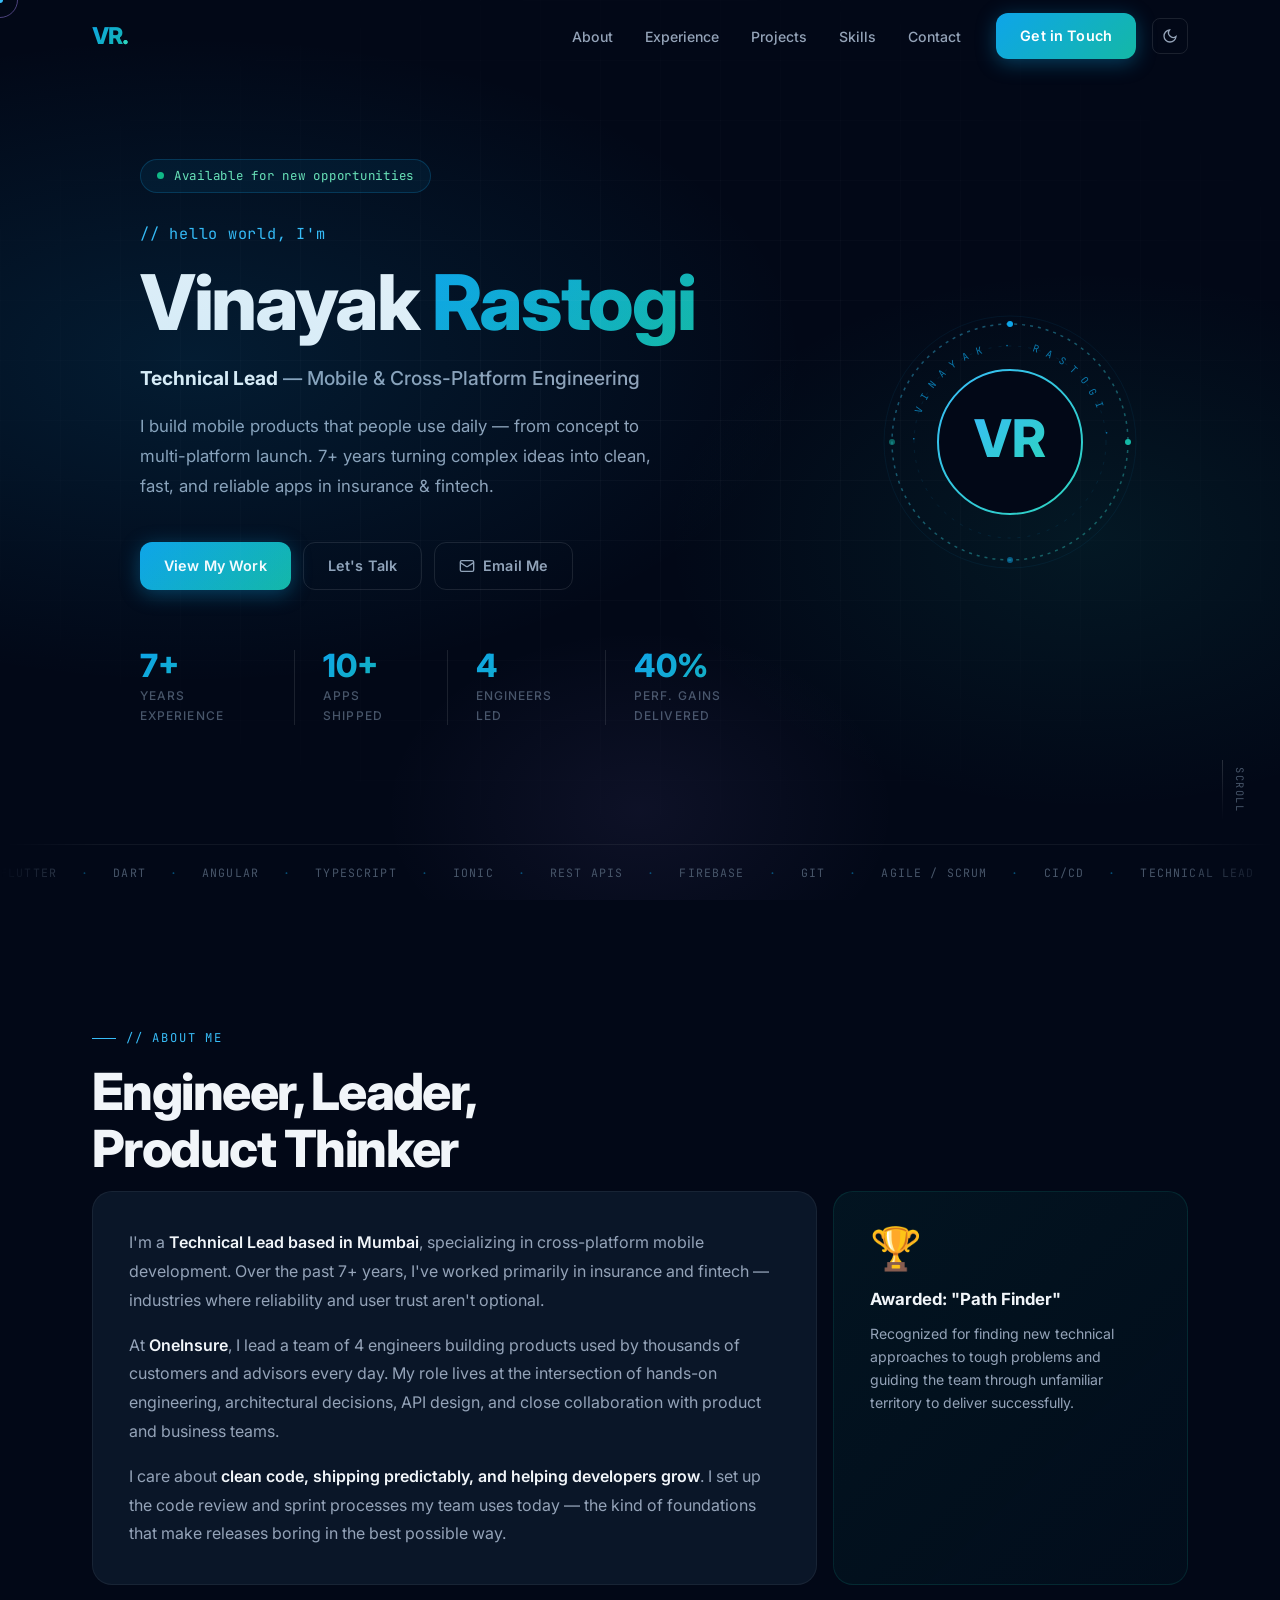
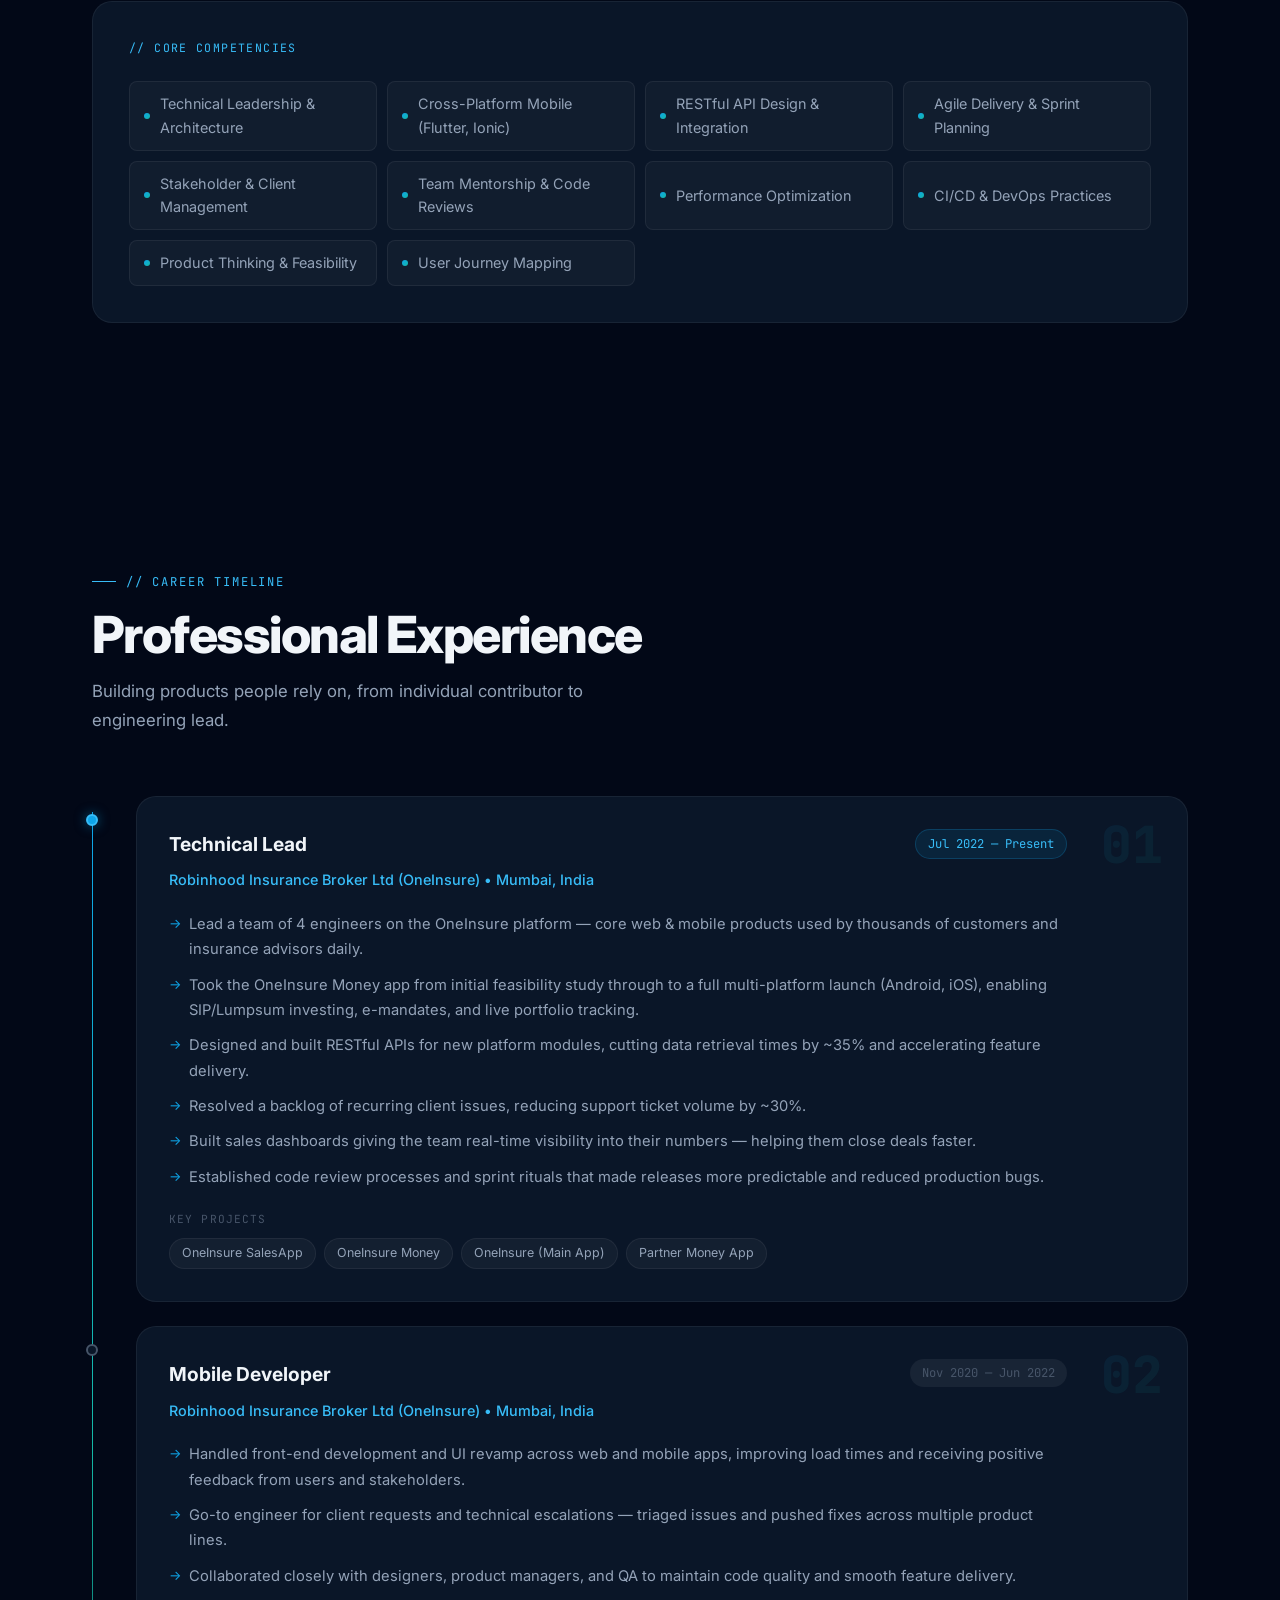
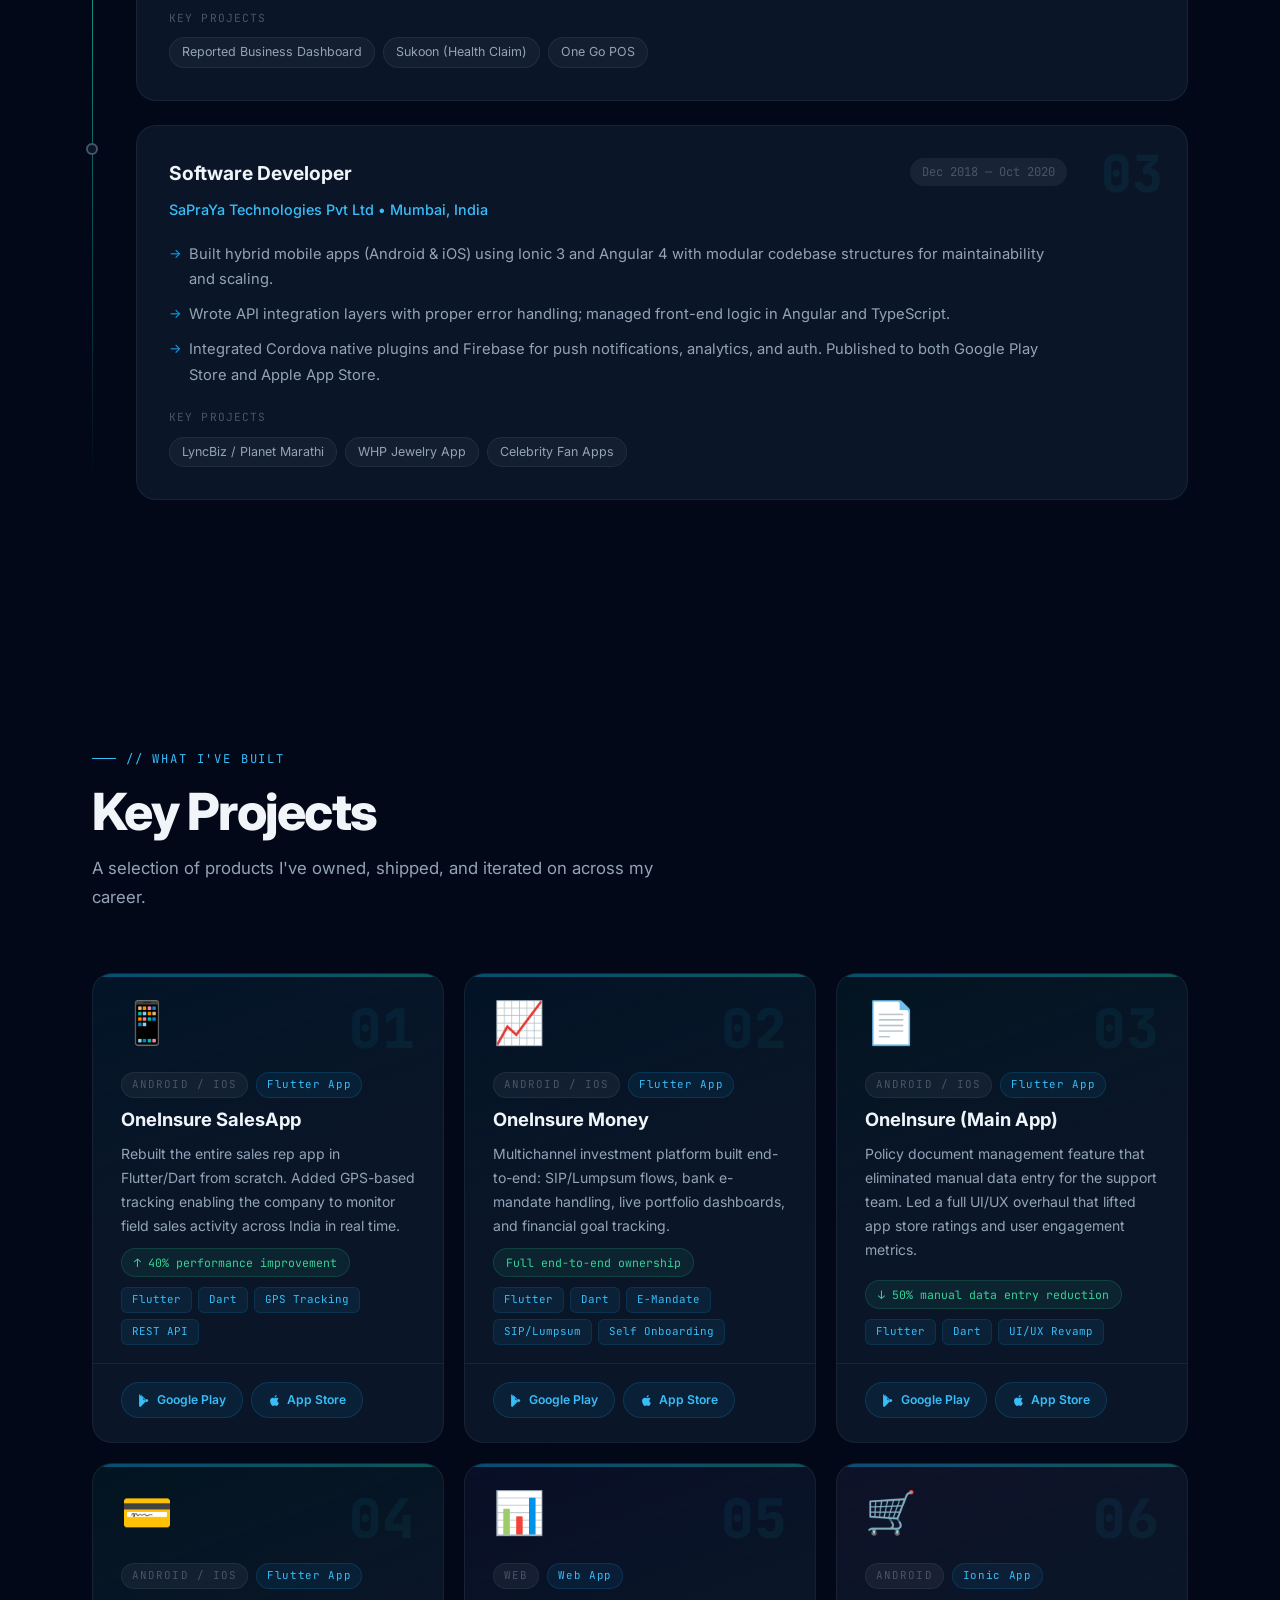
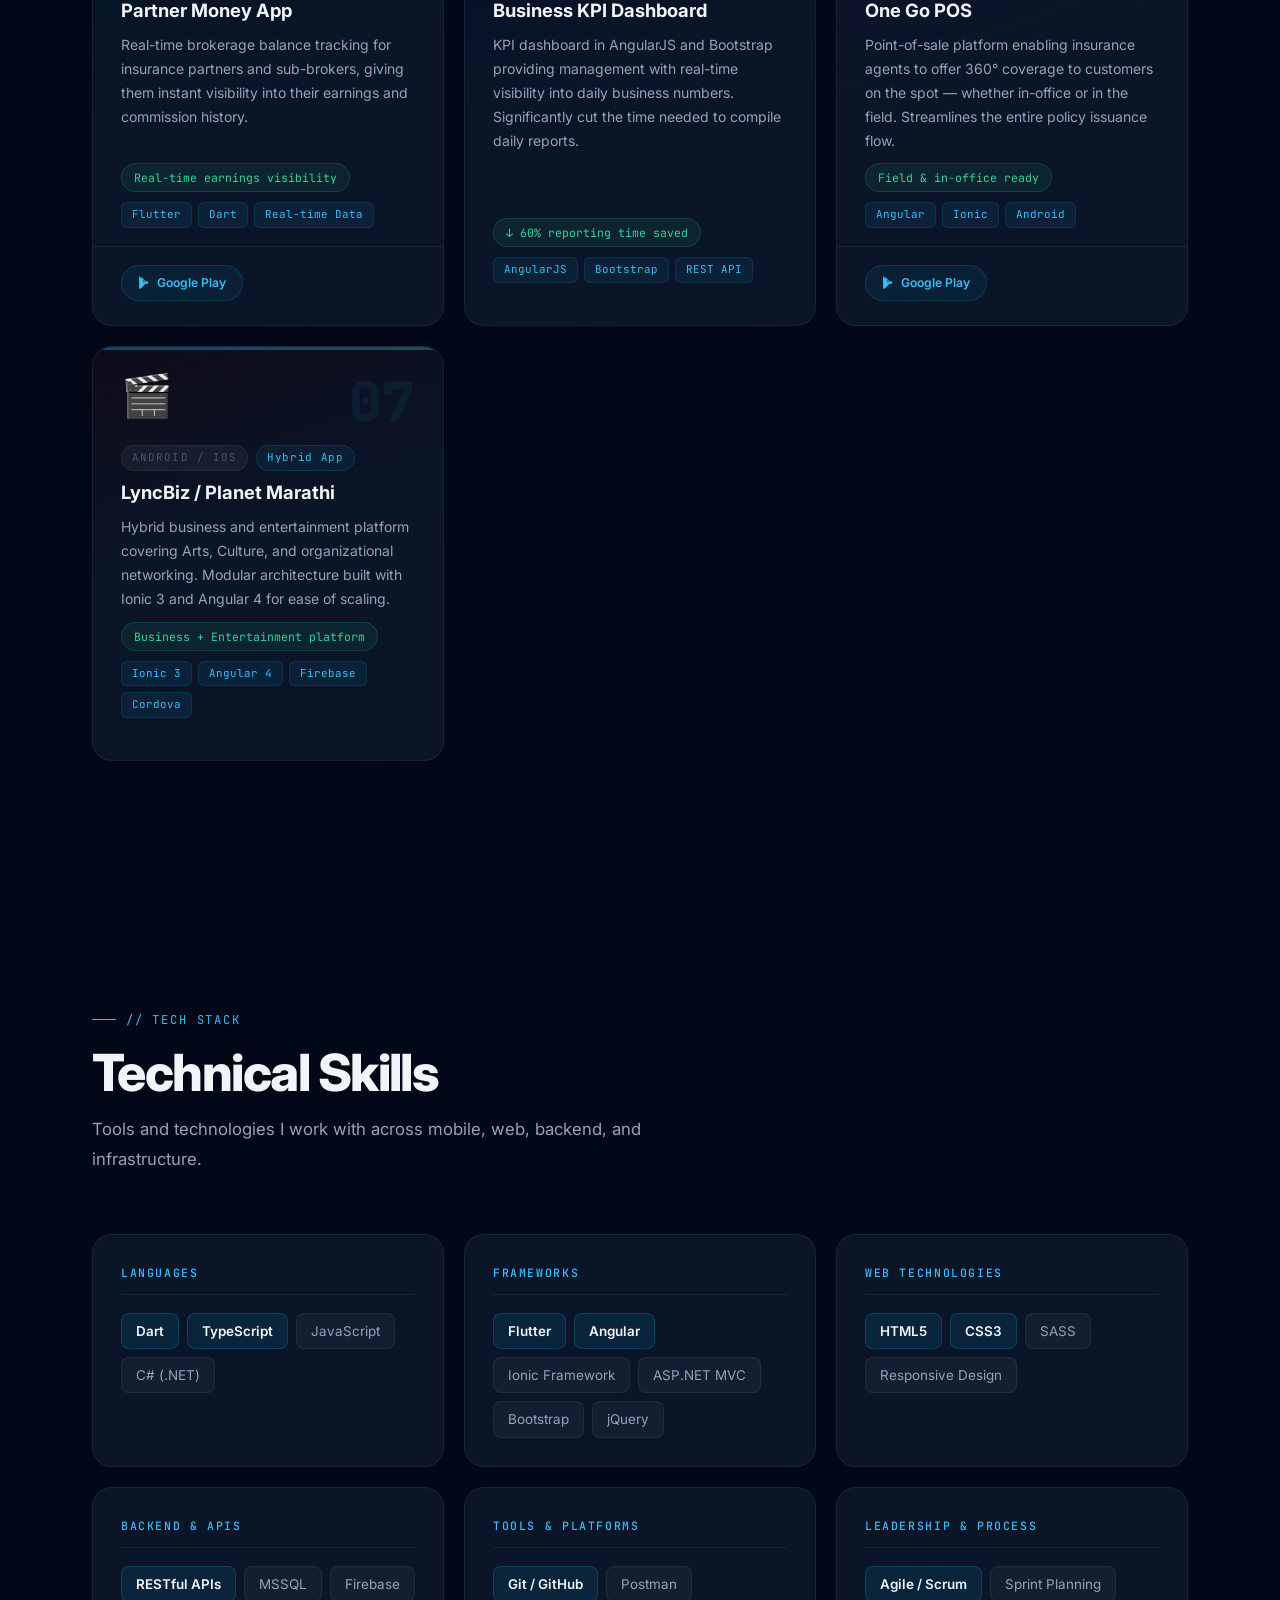
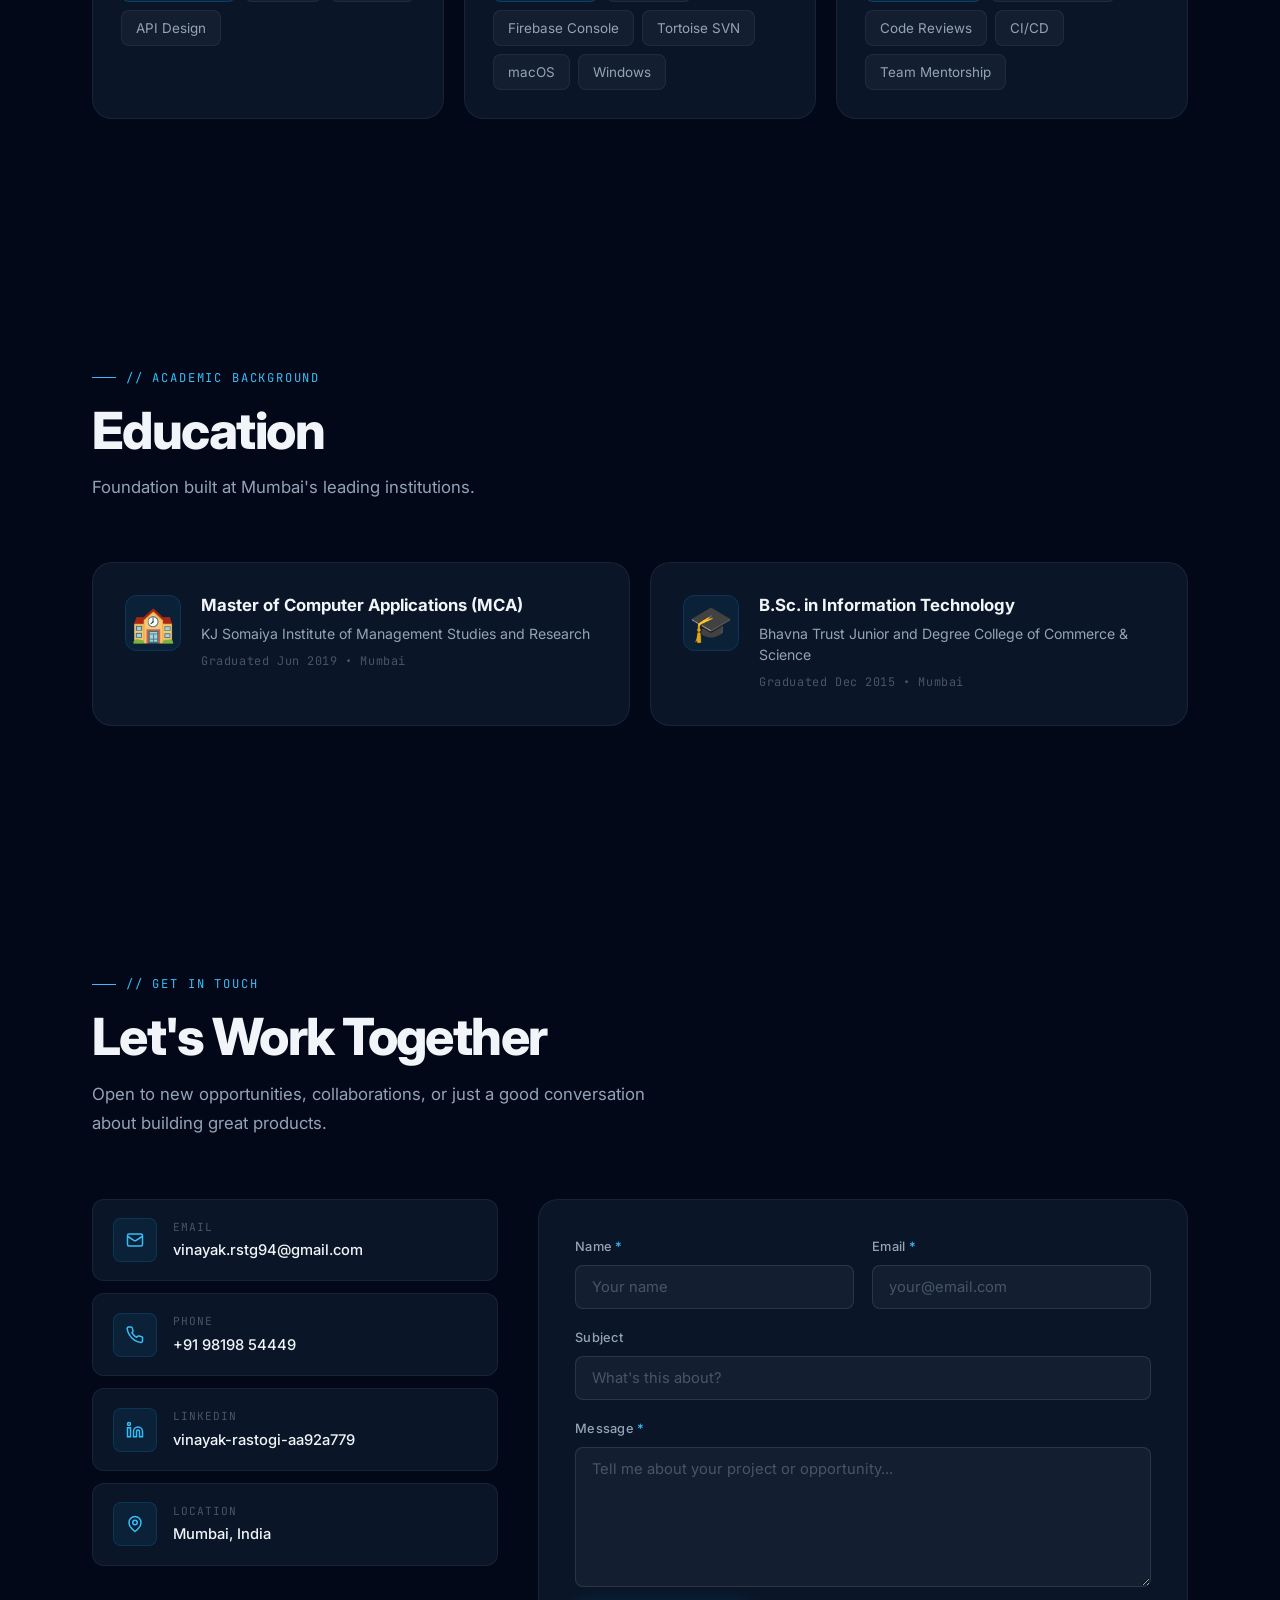
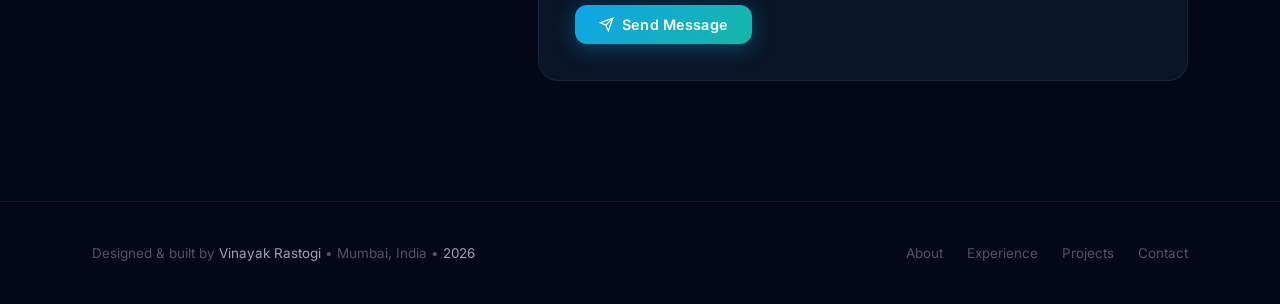
==== index.html @ 06cc8da4 "Add files via upload" ====
<!DOCTYPE html>
<html lang="en">
<head>
  <meta charset="UTF-8" />
  <meta name="viewport" content="width=device-width, initial-scale=1.0" />
  <meta name="description" content="Vinayak Rastogi — Technical Lead with 7+ years in cross-platform mobile development (Flutter, Angular, Ionic). Based in Mumbai, India." />
  <meta name="keywords" content="Flutter developer, Technical Lead, Mobile App Developer, Mumbai, Dart, Angular, Ionic" />
  <meta property="og:title" content="Vinayak Rastogi | Technical Lead" />
  <meta property="og:description" content="Cross-platform mobile developer & engineering lead specializing in Flutter, Angular, and fintech/insurance products." />
  <meta property="og:type" content="website" />
  <title>Vinayak Rastogi | Technical Lead</title>

  <!-- Google Fonts -->
  <link rel="preconnect" href="https://fonts.googleapis.com" />
  <link rel="preconnect" href="https://fonts.gstatic.com" crossorigin />
  <link href="https://fonts.googleapis.com/css2?family=Inter:wght@300;400;500;600;700;800&family=JetBrains+Mono:wght@400;500&display=swap" rel="stylesheet" />

  <link rel="stylesheet" href="css/styles.css" />
</head>
<body>

  <!-- Page Loader -->
  <div id="page-loader" aria-hidden="true">
    <div class="loader-logo">VR.</div>
    <div class="loader-track"><div class="loader-fill"></div></div>
  </div>

  <!-- Scroll Progress -->
  <div id="scroll-progress" aria-hidden="true"></div>

  <!-- Custom Cursor -->
  <div id="cursor-dot" aria-hidden="true"></div>
  <div id="cursor-ring" aria-hidden="true"></div>

  <!-- =============================================
       NAVBAR
  ============================================= -->
  <nav id="navbar" role="navigation" aria-label="Main navigation">
    <div class="nav-inner">
      <a href="#hero" class="nav-logo" aria-label="Vinayak Rastogi home">VR<span>.</span></a>
      <ul class="nav-links" role="list">
        <li><a href="#about">About</a></li>
        <li><a href="#experience">Experience</a></li>
        <li><a href="#projects">Projects</a></li>
        <li><a href="#skills">Skills</a></li>
        <li><a href="#contact">Contact</a></li>
      </ul>
      <a href="mailto:vinayak.rstg94@gmail.com" class="btn btn-primary nav-cta" aria-label="Get in touch via email">Get in Touch</a>
      <button id="theme-toggle" aria-label="Toggle light/dark mode" title="Toggle theme">
        <svg class="icon-moon" width="16" height="16" viewBox="0 0 24 24" fill="none" stroke="currentColor" stroke-width="2" aria-hidden="true"><path d="M21 12.79A9 9 0 1 1 11.21 3 7 7 0 0 0 21 12.79z"/></svg>
        <svg class="icon-sun" width="16" height="16" viewBox="0 0 24 24" fill="none" stroke="currentColor" stroke-width="2" aria-hidden="true"><circle cx="12" cy="12" r="5"/><line x1="12" y1="1" x2="12" y2="3"/><line x1="12" y1="21" x2="12" y2="23"/><line x1="4.22" y1="4.22" x2="5.64" y2="5.64"/><line x1="18.36" y1="18.36" x2="19.78" y2="19.78"/><line x1="1" y1="12" x2="3" y2="12"/><line x1="21" y1="12" x2="23" y2="12"/><line x1="4.22" y1="19.78" x2="5.64" y2="18.36"/><line x1="18.36" y1="5.64" x2="19.78" y2="4.22"/></svg>
      </button>
      <button class="hamburger" id="hamburger-btn" aria-label="Open navigation menu" aria-expanded="false" aria-controls="mobile-nav">
        <span></span><span></span><span></span>
      </button>
    </div>
  </nav>

  <!-- Mobile Nav -->
  <div class="mobile-nav" id="mobile-nav" role="dialog" aria-modal="true" aria-label="Navigation menu">
    <button class="mobile-close" id="mobile-close" aria-label="Close navigation menu">&times;</button>
    <a href="#about" class="mobile-link">About</a>
    <a href="#experience" class="mobile-link">Experience</a>
    <a href="#projects" class="mobile-link">Projects</a>
    <a href="#skills" class="mobile-link">Skills</a>
    <a href="#contact" class="mobile-link">Contact</a>
  </div>

  <main>
    <!-- =============================================
         HERO
    ============================================= -->
    <section id="hero" aria-label="Introduction">
      <div class="hero-bg" aria-hidden="true"></div>
      <div class="hero-grid" aria-hidden="true"></div>

      <div class="hero-main">
        <div class="container">
          <div class="hero-inner">

            <div class="hero-content">
              <div class="hero-available" aria-label="Currently available for opportunities">
                <span class="available-dot" aria-hidden="true"></span>
                Available for new opportunities
              </div>
              <p class="hero-greeting">// hello world, I'm</p>
              <h1 class="hero-name">
                Vinayak <span class="highlight">Rastogi</span>
              </h1>
              <p class="hero-title">
                <strong>Technical Lead</strong> &mdash; Mobile &amp; Cross-Platform Engineering
              </p>
              <p class="hero-desc">
                I build mobile products that people use daily &mdash; from concept to multi-platform launch.
                7+ years turning complex ideas into clean, fast, and reliable apps in insurance &amp; fintech.
              </p>
              <div class="hero-actions">
                <a href="#projects" class="btn btn-primary">View My Work</a>
                <a href="#contact" class="btn btn-outline">Let's Talk</a>
                <a href="mailto:vinayak.rstg94@gmail.com" class="btn btn-outline" aria-label="Email Vinayak">
                  <svg width="16" height="16" viewBox="0 0 24 24" fill="none" stroke="currentColor" stroke-width="2" aria-hidden="true"><rect x="2" y="4" width="20" height="16" rx="2"/><path d="m22 7-8.97 5.7a1.94 1.94 0 0 1-2.06 0L2 7"/></svg>
                  Email Me
                </a>
              </div>
              <div class="hero-stats" role="list" aria-label="Career highlights">
                <div class="stat" role="listitem">
                  <div class="stat-number" data-count="7" data-suffix="+">7+</div>
                  <div class="stat-label">Years Experience</div>
                </div>
                <div class="stat" role="listitem">
                  <div class="stat-number" data-count="10" data-suffix="+">10+</div>
                  <div class="stat-label">Apps Shipped</div>
                </div>
                <div class="stat" role="listitem">
                  <div class="stat-number" data-count="4" data-suffix="">4</div>
                  <div class="stat-label">Engineers Led</div>
                </div>
                <div class="stat" role="listitem">
                  <div class="stat-number" data-count="40" data-suffix="%">40%</div>
                  <div class="stat-label">Perf. Gains Delivered</div>
                </div>
              </div>
            </div>

            <!-- Rotating Avatar -->
            <div class="hero-avatar-wrap" aria-hidden="true">
              <svg class="hero-avatar-svg" width="260" height="260" viewBox="0 0 260 260" xmlns="http://www.w3.org/2000/svg">
                <defs>
                  <linearGradient id="avatarGrad" x1="0%" y1="0%" x2="100%" y2="100%">
                    <stop offset="0%" stop-color="#38bdf8"/>
                    <stop offset="100%" stop-color="#2dd4bf"/>
                  </linearGradient>
                  <path id="ringPath" d="M130,130 m-93,0 a93,93 0 1,1 186,0 a93,93 0 1,1 -186,0"/>
                </defs>
                <circle cx="130" cy="130" r="126" fill="none" stroke="rgba(14,165,233,0.07)" stroke-width="1"/>
                <circle cx="130" cy="130" r="96" fill="none" stroke="rgba(14,165,233,0.1)" stroke-width="1" stroke-dasharray="3 7"/>
                <circle cx="130" cy="130" r="72" fill="#020817" stroke="url(#avatarGrad)" stroke-width="2"/>
                <text x="130" y="145" text-anchor="middle" font-family="'Inter', system-ui, sans-serif" font-size="52" font-weight="800" fill="url(#avatarGrad)">VR</text>
                <g class="avatar-ring">
                  <circle cx="130" cy="130" r="118" fill="none" stroke="url(#avatarGrad)" stroke-width="1.5" stroke-dasharray="3 5" opacity="0.4"/>
                  <text font-family="'JetBrains Mono', monospace" font-size="10" fill="#0ea5e9" opacity="0.7" letter-spacing="8">
                    <textPath href="#ringPath">· VINAYAK · RASTOGI · </textPath>
                  </text>
                  <circle cx="130" cy="12" r="3" fill="#0ea5e9"/>
                  <circle cx="248" cy="130" r="3" fill="#14b8a6"/>
                  <circle cx="130" cy="248" r="3" fill="#0ea5e9" opacity="0.5"/>
                  <circle cx="12" cy="130" r="3" fill="#14b8a6" opacity="0.5"/>
                </g>
              </svg>
            </div>

          </div><!-- /.hero-inner -->
        </div>
      </div><!-- /.hero-main -->

      <!-- Tech Ticker -->
      <div class="hero-ticker" aria-hidden="true">
        <div class="ticker-track">
          <span>Flutter</span><span class="ticker-sep">·</span>
          <span>Dart</span><span class="ticker-sep">·</span>
          <span>Angular</span><span class="ticker-sep">·</span>
          <span>TypeScript</span><span class="ticker-sep">·</span>
          <span>Ionic</span><span class="ticker-sep">·</span>
          <span>REST APIs</span><span class="ticker-sep">·</span>
          <span>Firebase</span><span class="ticker-sep">·</span>
          <span>Git</span><span class="ticker-sep">·</span>
          <span>Agile / Scrum</span><span class="ticker-sep">·</span>
          <span>CI/CD</span><span class="ticker-sep">·</span>
          <span>Technical Lead</span><span class="ticker-sep">·</span>
          <span>Flutter</span><span class="ticker-sep">·</span>
          <span>Dart</span><span class="ticker-sep">·</span>
          <span>Angular</span><span class="ticker-sep">·</span>
          <span>TypeScript</span><span class="ticker-sep">·</span>
          <span>Ionic</span><span class="ticker-sep">·</span>
          <span>REST APIs</span><span class="ticker-sep">·</span>
          <span>Firebase</span><span class="ticker-sep">·</span>
          <span>Git</span><span class="ticker-sep">·</span>
          <span>Agile / Scrum</span><span class="ticker-sep">·</span>
          <span>CI/CD</span><span class="ticker-sep">·</span>
          <span>Technical Lead</span><span class="ticker-sep">·</span>
        </div>
      </div>

      <div class="scroll-hint" aria-hidden="true">
        <span>scroll</span>
        <div class="scroll-hint-line"></div>
      </div>
    </section>

    <!-- =============================================
         ABOUT
    ============================================= -->
    <section id="about" class="section" aria-labelledby="about-heading">
      <div class="container">
        <span class="section-label reveal">// about me</span>
        <h2 class="section-title reveal reveal-delay-1" id="about-heading">Engineer, Leader,<br/>Product Thinker</h2>
        <div class="bento-grid">
          <!-- Bio -->
          <div class="bento-card bento-bio reveal reveal-delay-1">
            <p>I'm a <strong>Technical Lead based in Mumbai</strong>, specializing in cross-platform mobile development.
              Over the past 7+ years, I've worked primarily in insurance and fintech &mdash; industries where reliability
              and user trust aren't optional.</p>
            <p>At <strong>OneInsure</strong>, I lead a team of 4 engineers building products used by thousands of customers
              and advisors every day. My role lives at the intersection of hands-on engineering, architectural decisions,
              API design, and close collaboration with product and business teams.</p>
            <p>I care about <strong>clean code, shipping predictably, and helping developers grow</strong>.
              I set up the code review and sprint processes my team uses today &mdash; the kind of foundations
              that make releases boring in the best possible way.</p>
          </div>
          <!-- Award -->
          <div class="bento-card bento-award-card reveal reveal-delay-2" role="complementary" aria-label="Career achievement">
            <div class="bento-award-icon" aria-hidden="true">&#127942;</div>
            <div>
              <div class="award-title">Awarded: "Path Finder"</div>
              <div class="award-desc">Recognized for finding new technical approaches to tough problems and guiding the team through unfamiliar territory to deliver successfully.</div>
            </div>
          </div>
          <!-- Competencies -->
          <div class="bento-card bento-competencies-card reveal reveal-delay-2">
            <span class="bento-card-label">// core competencies</span>
            <div class="competencies-grid" role="list" aria-label="Core competencies">
              <div class="competency" role="listitem"><div class="competency-dot" aria-hidden="true"></div>Technical Leadership &amp; Architecture</div>
              <div class="competency" role="listitem"><div class="competency-dot" aria-hidden="true"></div>Cross-Platform Mobile (Flutter, Ionic)</div>
              <div class="competency" role="listitem"><div class="competency-dot" aria-hidden="true"></div>RESTful API Design &amp; Integration</div>
              <div class="competency" role="listitem"><div class="competency-dot" aria-hidden="true"></div>Agile Delivery &amp; Sprint Planning</div>
              <div class="competency" role="listitem"><div class="competency-dot" aria-hidden="true"></div>Stakeholder &amp; Client Management</div>
              <div class="competency" role="listitem"><div class="competency-dot" aria-hidden="true"></div>Team Mentorship &amp; Code Reviews</div>
              <div class="competency" role="listitem"><div class="competency-dot" aria-hidden="true"></div>Performance Optimization</div>
              <div class="competency" role="listitem"><div class="competency-dot" aria-hidden="true"></div>CI/CD &amp; DevOps Practices</div>
              <div class="competency" role="listitem"><div class="competency-dot" aria-hidden="true"></div>Product Thinking &amp; Feasibility</div>
              <div class="competency" role="listitem"><div class="competency-dot" aria-hidden="true"></div>User Journey Mapping</div>
            </div>
          </div>
        </div>
      </div>
    </section>

    <!-- =============================================
         EXPERIENCE
    ============================================= -->
    <section id="experience" class="section" aria-labelledby="experience-heading">
      <div class="container">
        <span class="section-label reveal">// career timeline</span>
        <h2 class="section-title reveal reveal-delay-1" id="experience-heading">Professional Experience</h2>
        <p class="section-subtitle reveal reveal-delay-2">Building products people rely on, from individual contributor to engineering lead.</p>

        <div class="timeline" role="list">

          <!-- Role 1 -->
          <article class="timeline-item" role="listitem">
            <div class="timeline-dot current" aria-hidden="true"></div>
            <div class="timeline-card">
              <div class="timeline-header">
                <h3 class="timeline-role">Technical Lead</h3>
                <span class="timeline-period current">Jul 2022 &mdash; Present</span>
              </div>
              <div class="timeline-company">Robinhood Insurance Broker Ltd (OneInsure) &bull; Mumbai, India</div>
              <ul class="timeline-points" aria-label="Responsibilities">
                <li>Lead a team of 4 engineers on the OneInsure platform &mdash; core web &amp; mobile products used by thousands of customers and insurance advisors daily.</li>
                <li>Took the OneInsure Money app from initial feasibility study through to a full multi-platform launch (Android, iOS), enabling SIP/Lumpsum investing, e-mandates, and live portfolio tracking.</li>
                <li>Designed and built RESTful APIs for new platform modules, cutting data retrieval times by ~35% and accelerating feature delivery.</li>
                <li>Resolved a backlog of recurring client issues, reducing support ticket volume by ~30%.</li>
                <li>Built sales dashboards giving the team real-time visibility into their numbers &mdash; helping them close deals faster.</li>
                <li>Established code review processes and sprint rituals that made releases more predictable and reduced production bugs.</li>
              </ul>
              <p class="timeline-projects-label">Key Projects</p>
              <div class="project-tags">
                <span class="tag">OneInsure SalesApp</span>
                <span class="tag">OneInsure Money</span>
                <span class="tag">OneInsure (Main App)</span>
                <span class="tag">Partner Money App</span>
              </div>
            </div>
          </article>

          <!-- Role 2 -->
          <article class="timeline-item" role="listitem">
            <div class="timeline-dot" aria-hidden="true"></div>
            <div class="timeline-card">
              <div class="timeline-header">
                <h3 class="timeline-role">Mobile Developer</h3>
                <span class="timeline-period">Nov 2020 &mdash; Jun 2022</span>
              </div>
              <div class="timeline-company">Robinhood Insurance Broker Ltd (OneInsure) &bull; Mumbai, India</div>
              <ul class="timeline-points" aria-label="Responsibilities">
                <li>Handled front-end development and UI revamp across web and mobile apps, improving load times and receiving positive feedback from users and stakeholders.</li>
                <li>Go-to engineer for client requests and technical escalations &mdash; triaged issues and pushed fixes across multiple product lines.</li>
                <li>Collaborated closely with designers, product managers, and QA to maintain code quality and smooth feature delivery.</li>
              </ul>
              <p class="timeline-projects-label">Key Projects</p>
              <div class="project-tags">
                <span class="tag">Reported Business Dashboard</span>
                <span class="tag">Sukoon (Health Claim)</span>
                <span class="tag">One Go POS</span>
              </div>
            </div>
          </article>

          <!-- Role 3 -->
          <article class="timeline-item" role="listitem">
            <div class="timeline-dot" aria-hidden="true"></div>
            <div class="timeline-card">
              <div class="timeline-header">
                <h3 class="timeline-role">Software Developer</h3>
                <span class="timeline-period">Dec 2018 &mdash; Oct 2020</span>
              </div>
              <div class="timeline-company">SaPraYa Technologies Pvt Ltd &bull; Mumbai, India</div>
              <ul class="timeline-points" aria-label="Responsibilities">
                <li>Built hybrid mobile apps (Android &amp; iOS) using Ionic 3 and Angular 4 with modular codebase structures for maintainability and scaling.</li>
                <li>Wrote API integration layers with proper error handling; managed front-end logic in Angular and TypeScript.</li>
                <li>Integrated Cordova native plugins and Firebase for push notifications, analytics, and auth. Published to both Google Play Store and Apple App Store.</li>
              </ul>
              <p class="timeline-projects-label">Key Projects</p>
              <div class="project-tags">
                <span class="tag">LyncBiz / Planet Marathi</span>
                <span class="tag">WHP Jewelry App</span>
                <span class="tag">Celebrity Fan Apps</span>
              </div>
            </div>
          </article>

        </div>
      </div>
    </section>

    <!-- =============================================
         PROJECTS
    ============================================= -->
    <section id="projects" class="section" aria-labelledby="projects-heading">
      <div class="container">
        <span class="section-label reveal">// what I've built</span>
        <h2 class="section-title reveal reveal-delay-1" id="projects-heading">Key Projects</h2>
        <p class="section-subtitle reveal reveal-delay-2">A selection of products I've owned, shipped, and iterated on across my career.</p>

        <div class="projects-grid" role="list">

          <article class="project-card pc-sales" role="listitem" aria-label="OneInsure SalesApp project">
            <div class="pc-head">
              <div class="pc-icon" aria-hidden="true">&#128241;</div>
              <span class="pc-num" aria-hidden="true">01</span>
            </div>
            <div class="pc-body">
              <div class="pc-meta">
                <span class="project-platform">Android / iOS</span>
                <span class="pc-type">Flutter App</span>
              </div>
              <h3 class="project-name">OneInsure SalesApp</h3>
              <p class="project-desc">Rebuilt the entire sales rep app in Flutter/Dart from scratch. Added GPS-based tracking enabling the company to monitor field sales activity across India in real time.</p>
              <span class="project-metric">&#8593; 40% performance improvement</span>
              <div class="project-tech">
                <span class="tech-tag">Flutter</span>
                <span class="tech-tag">Dart</span>
                <span class="tech-tag">GPS Tracking</span>
                <span class="tech-tag">REST API</span>
              </div>
            </div>
            <div class="pc-footer">
              <a href="https://play.google.com/store/apps/details?id=com.robinhood.saleapp" class="project-link" target="_blank" rel="noopener noreferrer" aria-label="OneInsure Sales App on Google Play">
                <svg width="13" height="13" viewBox="0 0 24 24" fill="currentColor" aria-hidden="true"><path d="M3.18 23.76c.35.2.74.24 1.1.12l.07-.05 10.4-10.4-2.87-2.87L3.18 23.76zm15.4-13.2-2.6-1.47L12.9 12l3.08 3.08 2.61-1.47c.74-.42.74-1.53-.01-1.95zM2.29.58A1.2 1.2 0 0 0 2 1.5v21c0 .38.14.72.37.98l.06.05L13.8 12.14l.01-.01L2.35.63l-.06-.05zM4.28.12 4.21.07 14.72 10.6l-2.87 2.87L4.28.12z"/></svg>
                Google Play
              </a>
              <a href="https://apps.apple.com/us/app/oneinsure-sales-app/id6464010516" class="project-link" target="_blank" rel="noopener noreferrer" aria-label="OneInsure Sales App on App Store">
                <svg width="13" height="13" viewBox="0 0 24 24" fill="currentColor" aria-hidden="true"><path d="M18.71 19.5c-.83 1.24-1.71 2.45-3.05 2.47-1.34.03-1.77-.79-3.29-.79-1.53 0-2 .77-3.27.82-1.31.05-2.3-1.32-3.14-2.53C4.25 17 2.94 12.45 4.7 9.39c.87-1.52 2.43-2.48 4.12-2.51 1.28-.02 2.5.87 3.29.87.78 0 2.26-1.07 3.8-.91.65.03 2.47.26 3.64 1.98l-.09.06c-.22.14-2.19 1.28-2.17 3.81.03 3.02 2.65 4.03 2.68 4.04l-.06.27zM13 3.5c.73-.83 1.94-1.46 2.94-1.5.13 1.17-.34 2.35-1.04 3.19-.69.85-1.83 1.51-2.95 1.42-.15-1.15.41-2.35 1.05-3.11z"/></svg>
                App Store
              </a>
            </div>
          </article>

          <article class="project-card pc-money" role="listitem" aria-label="OneInsure Money project">
            <div class="pc-head">
              <div class="pc-icon" aria-hidden="true">&#128200;</div>
              <span class="pc-num" aria-hidden="true">02</span>
            </div>
            <div class="pc-body">
              <div class="pc-meta">
                <span class="project-platform">Android / iOS</span>
                <span class="pc-type">Flutter App</span>
              </div>
              <h3 class="project-name">OneInsure Money</h3>
              <p class="project-desc">Multichannel investment platform built end-to-end: SIP/Lumpsum flows, bank e-mandate handling, live portfolio dashboards, and financial goal tracking.</p>
              <span class="project-metric">Full end-to-end ownership</span>
              <div class="project-tech">
                <span class="tech-tag">Flutter</span>
                <span class="tech-tag">Dart</span>
                <span class="tech-tag">E-Mandate</span>
                <span class="tech-tag">SIP/Lumpsum</span>
                <span class="tech-tag">Self Onboarding</span>
              </div>
            </div>
            <div class="pc-footer">
              <a href="https://play.google.com/store/apps/details?id=com.oneinsure.money" class="project-link" target="_blank" rel="noopener noreferrer" aria-label="OneInsure Money on Google Play">
                <svg width="13" height="13" viewBox="0 0 24 24" fill="currentColor" aria-hidden="true"><path d="M3.18 23.76c.35.2.74.24 1.1.12l.07-.05 10.4-10.4-2.87-2.87L3.18 23.76zm15.4-13.2-2.6-1.47L12.9 12l3.08 3.08 2.61-1.47c.74-.42.74-1.53-.01-1.95zM2.29.58A1.2 1.2 0 0 0 2 1.5v21c0 .38.14.72.37.98l.06.05L13.8 12.14l.01-.01L2.35.63l-.06-.05zM4.28.12 4.21.07 14.72 10.6l-2.87 2.87L4.28.12z"/></svg>
                Google Play
              </a>
              <a href="https://apps.apple.com/in/app/oneinsure-money/id6741562582" class="project-link" target="_blank" rel="noopener noreferrer" aria-label="OneInsure Money on App Store">
                <svg width="13" height="13" viewBox="0 0 24 24" fill="currentColor" aria-hidden="true"><path d="M18.71 19.5c-.83 1.24-1.71 2.45-3.05 2.47-1.34.03-1.77-.79-3.29-.79-1.53 0-2 .77-3.27.82-1.31.05-2.3-1.32-3.14-2.53C4.25 17 2.94 12.45 4.7 9.39c.87-1.52 2.43-2.48 4.12-2.51 1.28-.02 2.5.87 3.29.87.78 0 2.26-1.07 3.8-.91.65.03 2.47.26 3.64 1.98l-.09.06c-.22.14-2.19 1.28-2.17 3.81.03 3.02 2.65 4.03 2.68 4.04l-.06.27zM13 3.5c.73-.83 1.94-1.46 2.94-1.5.13 1.17-.34 2.35-1.04 3.19-.69.85-1.83 1.51-2.95 1.42-.15-1.15.41-2.35 1.05-3.11z"/></svg>
                App Store
              </a>
            </div>
          </article>

          <article class="project-card pc-main" role="listitem" aria-label="OneInsure main app project">
            <div class="pc-head">
              <div class="pc-icon" aria-hidden="true">&#128196;</div>
              <span class="pc-num" aria-hidden="true">03</span>
            </div>
            <div class="pc-body">
              <div class="pc-meta">
                <span class="project-platform">Android / iOS</span>
                <span class="pc-type">Flutter App</span>
              </div>
              <h3 class="project-name">OneInsure (Main App)</h3>
              <p class="project-desc">Policy document management feature that eliminated manual data entry for the support team. Led a full UI/UX overhaul that lifted app store ratings and user engagement metrics.</p>
              <span class="project-metric">&#8595; 50% manual data entry reduction</span>
              <div class="project-tech">
                <span class="tech-tag">Flutter</span>
                <span class="tech-tag">Dart</span>
                <span class="tech-tag">UI/UX Revamp</span>
              </div>
            </div>
            <div class="pc-footer">
              <a href="https://play.google.com/store/apps/details?id=com.robinhood.oneinsure" class="project-link" target="_blank" rel="noopener noreferrer" aria-label="OneInsure Main App on Google Play">
                <svg width="13" height="13" viewBox="0 0 24 24" fill="currentColor" aria-hidden="true"><path d="M3.18 23.76c.35.2.74.24 1.1.12l.07-.05 10.4-10.4-2.87-2.87L3.18 23.76zm15.4-13.2-2.6-1.47L12.9 12l3.08 3.08 2.61-1.47c.74-.42.74-1.53-.01-1.95zM2.29.58A1.2 1.2 0 0 0 2 1.5v21c0 .38.14.72.37.98l.06.05L13.8 12.14l.01-.01L2.35.63l-.06-.05zM4.28.12 4.21.07 14.72 10.6l-2.87 2.87L4.28.12z"/></svg>
                Google Play
              </a>
              <a href="https://apps.apple.com/in/app/oneinsure-your-insurance-app/id1211262262" class="project-link" target="_blank" rel="noopener noreferrer" aria-label="OneInsure Main App on App Store">
                <svg width="13" height="13" viewBox="0 0 24 24" fill="currentColor" aria-hidden="true"><path d="M18.71 19.5c-.83 1.24-1.71 2.45-3.05 2.47-1.34.03-1.77-.79-3.29-.79-1.53 0-2 .77-3.27.82-1.31.05-2.3-1.32-3.14-2.53C4.25 17 2.94 12.45 4.7 9.39c.87-1.52 2.43-2.48 4.12-2.51 1.28-.02 2.5.87 3.29.87.78 0 2.26-1.07 3.8-.91.65.03 2.47.26 3.64 1.98l-.09.06c-.22.14-2.19 1.28-2.17 3.81.03 3.02 2.65 4.03 2.68 4.04l-.06.27zM13 3.5c.73-.83 1.94-1.46 2.94-1.5.13 1.17-.34 2.35-1.04 3.19-.69.85-1.83 1.51-2.95 1.42-.15-1.15.41-2.35 1.05-3.11z"/></svg>
                App Store
              </a>
            </div>
          </article>

          <article class="project-card pc-partner" role="listitem" aria-label="Partner Money App project">
            <div class="pc-head">
              <div class="pc-icon" aria-hidden="true">&#128179;</div>
              <span class="pc-num" aria-hidden="true">04</span>
            </div>
            <div class="pc-body">
              <div class="pc-meta">
                <span class="project-platform">Android / iOS</span>
                <span class="pc-type">Flutter App</span>
              </div>
              <h3 class="project-name">Partner Money App</h3>
              <p class="project-desc">Real-time brokerage balance tracking for insurance partners and sub-brokers, giving them instant visibility into their earnings and commission history.</p>
              <span class="project-metric">Real-time earnings visibility</span>
              <div class="project-tech">
                <span class="tech-tag">Flutter</span>
                <span class="tech-tag">Dart</span>
                <span class="tech-tag">Real-time Data</span>
              </div>
            </div>
            <div class="pc-footer">
              <a href="https://play.google.com/store/apps/details?id=com.robinhood.partnermoney" class="project-link" target="_blank" rel="noopener noreferrer" aria-label="Partner Money App on Google Play">
                <svg width="13" height="13" viewBox="0 0 24 24" fill="currentColor" aria-hidden="true"><path d="M3.18 23.76c.35.2.74.24 1.1.12l.07-.05 10.4-10.4-2.87-2.87L3.18 23.76zm15.4-13.2-2.6-1.47L12.9 12l3.08 3.08 2.61-1.47c.74-.42.74-1.53-.01-1.95zM2.29.58A1.2 1.2 0 0 0 2 1.5v21c0 .38.14.72.37.98l.06.05L13.8 12.14l.01-.01L2.35.63l-.06-.05zM4.28.12 4.21.07 14.72 10.6l-2.87 2.87L4.28.12z"/></svg>
                Google Play
              </a>
            </div>
          </article>

          <article class="project-card pc-dashboard" role="listitem" aria-label="Business KPI Dashboard project">
            <div class="pc-head">
              <div class="pc-icon" aria-hidden="true">&#128202;</div>
              <span class="pc-num" aria-hidden="true">05</span>
            </div>
            <div class="pc-body">
              <div class="pc-meta">
                <span class="project-platform">Web</span>
                <span class="pc-type">Web App</span>
              </div>
              <h3 class="project-name">Business KPI Dashboard</h3>
              <p class="project-desc">KPI dashboard in AngularJS and Bootstrap providing management with real-time visibility into daily business numbers. Significantly cut the time needed to compile daily reports.</p>
              <span class="project-metric">&#8595; 60% reporting time saved</span>
              <div class="project-tech">
                <span class="tech-tag">AngularJS</span>
                <span class="tech-tag">Bootstrap</span>
                <span class="tech-tag">REST API</span>
              </div>
            </div>
            <div class="pc-footer pc-footer-empty"></div>
          </article>

          <article class="project-card pc-pos" role="listitem" aria-label="One Go POS project">
            <div class="pc-head">
              <div class="pc-icon" aria-hidden="true">&#128722;</div>
              <span class="pc-num" aria-hidden="true">06</span>
            </div>
            <div class="pc-body">
              <div class="pc-meta">
                <span class="project-platform">Android</span>
                <span class="pc-type">Ionic App</span>
              </div>
              <h3 class="project-name">One Go POS</h3>
              <p class="project-desc">Point-of-sale platform enabling insurance agents to offer 360&deg; coverage to customers on the spot &mdash; whether in-office or in the field. Streamlines the entire policy issuance flow.</p>
              <span class="project-metric">Field &amp; in-office ready</span>
              <div class="project-tech">
                <span class="tech-tag">Angular</span>
                <span class="tech-tag">Ionic</span>
                <span class="tech-tag">Android</span>
              </div>
            </div>
            <div class="pc-footer">
              <a href="https://play.google.com/store/apps/details?id=com.robinhood.pos" class="project-link" target="_blank" rel="noopener noreferrer" aria-label="One Go POS on Google Play">
                <svg width="13" height="13" viewBox="0 0 24 24" fill="currentColor" aria-hidden="true"><path d="M3.18 23.76c.35.2.74.24 1.1.12l.07-.05 10.4-10.4-2.87-2.87L3.18 23.76zm15.4-13.2-2.6-1.47L12.9 12l3.08 3.08 2.61-1.47c.74-.42.74-1.53-.01-1.95zM2.29.58A1.2 1.2 0 0 0 2 1.5v21c0 .38.14.72.37.98l.06.05L13.8 12.14l.01-.01L2.35.63l-.06-.05zM4.28.12 4.21.07 14.72 10.6l-2.87 2.87L4.28.12z"/></svg>
                Google Play
              </a>
            </div>
          </article>

          <article class="project-card pc-lync" role="listitem" aria-label="LyncBiz Planet Marathi project">
            <div class="pc-head">
              <div class="pc-icon" aria-hidden="true">&#127916;</div>
              <span class="pc-num" aria-hidden="true">07</span>
            </div>
            <div class="pc-body">
              <div class="pc-meta">
                <span class="project-platform">Android / iOS</span>
                <span class="pc-type">Hybrid App</span>
              </div>
              <h3 class="project-name">LyncBiz / Planet Marathi</h3>
              <p class="project-desc">Hybrid business and entertainment platform covering Arts, Culture, and organizational networking. Modular architecture built with Ionic 3 and Angular 4 for ease of scaling.</p>
              <span class="project-metric">Business + Entertainment platform</span>
              <div class="project-tech">
                <span class="tech-tag">Ionic 3</span>
                <span class="tech-tag">Angular 4</span>
                <span class="tech-tag">Firebase</span>
                <span class="tech-tag">Cordova</span>
              </div>
            </div>
            <div class="pc-footer pc-footer-empty"></div>
          </article>

        </div>
      </div>
    </section>

    <!-- =============================================
         SKILLS
    ============================================= -->
    <section id="skills" class="section" aria-labelledby="skills-heading">
      <div class="container">
        <span class="section-label reveal">// tech stack</span>
        <h2 class="section-title reveal reveal-delay-1" id="skills-heading">Technical Skills</h2>
        <p class="section-subtitle reveal reveal-delay-2">Tools and technologies I work with across mobile, web, backend, and infrastructure.</p>

        <div class="skills-grid reveal reveal-delay-2">
          <div class="skill-category">
            <div class="skill-category-title">Languages</div>
            <div class="skill-pills" role="list" aria-label="Programming languages">
              <span class="skill-pill primary" role="listitem">Dart</span>
              <span class="skill-pill primary" role="listitem">TypeScript</span>
              <span class="skill-pill" role="listitem">JavaScript</span>
              <span class="skill-pill" role="listitem">C# (.NET)</span>
            </div>
          </div>

          <div class="skill-category">
            <div class="skill-category-title">Frameworks</div>
            <div class="skill-pills" role="list" aria-label="Frameworks">
              <span class="skill-pill primary" role="listitem">Flutter</span>
              <span class="skill-pill primary" role="listitem">Angular</span>
              <span class="skill-pill" role="listitem">Ionic Framework</span>
              <span class="skill-pill" role="listitem">ASP.NET MVC</span>
              <span class="skill-pill" role="listitem">Bootstrap</span>
              <span class="skill-pill" role="listitem">jQuery</span>
            </div>
          </div>

          <div class="skill-category">
            <div class="skill-category-title">Web Technologies</div>
            <div class="skill-pills" role="list" aria-label="Web technologies">
              <span class="skill-pill primary" role="listitem">HTML5</span>
              <span class="skill-pill primary" role="listitem">CSS3</span>
              <span class="skill-pill" role="listitem">SASS</span>
              <span class="skill-pill" role="listitem">Responsive Design</span>
            </div>
          </div>

          <div class="skill-category">
            <div class="skill-category-title">Backend &amp; APIs</div>
            <div class="skill-pills" role="list" aria-label="Backend and API skills">
              <span class="skill-pill primary" role="listitem">RESTful APIs</span>
              <span class="skill-pill" role="listitem">MSSQL</span>
              <span class="skill-pill" role="listitem">Firebase</span>
              <span class="skill-pill" role="listitem">API Design</span>
            </div>
          </div>

          <div class="skill-category">
            <div class="skill-category-title">Tools &amp; Platforms</div>
            <div class="skill-pills" role="list" aria-label="Tools and platforms">
              <span class="skill-pill primary" role="listitem">Git / GitHub</span>
              <span class="skill-pill" role="listitem">Postman</span>
              <span class="skill-pill" role="listitem">Firebase Console</span>
              <span class="skill-pill" role="listitem">Tortoise SVN</span>
              <span class="skill-pill" role="listitem">macOS</span>
              <span class="skill-pill" role="listitem">Windows</span>
            </div>
          </div>

          <div class="skill-category">
            <div class="skill-category-title">Leadership &amp; Process</div>
            <div class="skill-pills" role="list" aria-label="Leadership and process skills">
              <span class="skill-pill primary" role="listitem">Agile / Scrum</span>
              <span class="skill-pill" role="listitem">Sprint Planning</span>
              <span class="skill-pill" role="listitem">Code Reviews</span>
              <span class="skill-pill" role="listitem">CI/CD</span>
              <span class="skill-pill" role="listitem">Team Mentorship</span>
            </div>
          </div>
        </div>
      </div>
    </section>

    <!-- =============================================
         EDUCATION
    ============================================= -->
    <section id="education" class="section" aria-labelledby="education-heading">
      <div class="container">
        <span class="section-label reveal">// academic background</span>
        <h2 class="section-title reveal reveal-delay-1" id="education-heading">Education</h2>
        <p class="section-subtitle reveal reveal-delay-2">Foundation built at Mumbai's leading institutions.</p>

        <div class="education-grid reveal reveal-delay-2">
          <article class="edu-card">
            <div class="edu-icon" aria-hidden="true">&#127979;</div>
            <div>
              <div class="edu-degree">Master of Computer Applications (MCA)</div>
              <div class="edu-school">KJ Somaiya Institute of Management Studies and Research</div>
              <div class="edu-year">Graduated Jun 2019 &bull; Mumbai</div>
            </div>
          </article>

          <article class="edu-card">
            <div class="edu-icon" aria-hidden="true">&#127891;</div>
            <div>
              <div class="edu-degree">B.Sc. in Information Technology</div>
              <div class="edu-school">Bhavna Trust Junior and Degree College of Commerce &amp; Science</div>
              <div class="edu-year">Graduated Dec 2015 &bull; Mumbai</div>
            </div>
          </article>
        </div>
      </div>
    </section>

    <!-- =============================================
         CONTACT
    ============================================= -->
    <section id="contact" class="section" aria-labelledby="contact-heading">
      <div class="container">
        <span class="section-label reveal">// get in touch</span>
        <h2 class="section-title reveal reveal-delay-1" id="contact-heading">Let's Work Together</h2>
        <p class="section-subtitle reveal reveal-delay-2">Open to new opportunities, collaborations, or just a good conversation about building great products.</p>

        <div class="contact-grid reveal reveal-delay-2">
          <div class="contact-info">
            <a href="mailto:vinayak.rstg94@gmail.com" class="contact-item" aria-label="Send email to Vinayak">
              <div class="contact-item-icon" aria-hidden="true">
                <svg width="18" height="18" viewBox="0 0 24 24" fill="none" stroke="#38bdf8" stroke-width="2"><rect x="2" y="4" width="20" height="16" rx="2"/><path d="m22 7-8.97 5.7a1.94 1.94 0 0 1-2.06 0L2 7"/></svg>
              </div>
              <div>
                <div class="contact-item-label">Email</div>
                <div class="contact-item-value">vinayak.rstg94@gmail.com</div>
              </div>
            </a>
            <a href="tel:+919819854449" class="contact-item" aria-label="Call Vinayak">
              <div class="contact-item-icon" aria-hidden="true">
                <svg width="18" height="18" viewBox="0 0 24 24" fill="none" stroke="#38bdf8" stroke-width="2"><path d="M22 16.92v3a2 2 0 0 1-2.18 2 19.79 19.79 0 0 1-8.63-3.07A19.5 19.5 0 0 1 4.69 12 19.79 19.79 0 0 1 1.54 3.49 2 2 0 0 1 3.5 1.27h3a2 2 0 0 1 2 1.72 12.84 12.84 0 0 0 .7 2.81 2 2 0 0 1-.45 2.11L7.91 8.9a16 16 0 0 0 6.16 6.16l1.21-1.21a2 2 0 0 1 2.11-.45 12.84 12.84 0 0 0 2.81.7A2 2 0 0 1 22 16.92z"/></svg>
              </div>
              <div>
                <div class="contact-item-label">Phone</div>
                <div class="contact-item-value">+91 98198 54449</div>
              </div>
            </a>
            <a href="https://www.linkedin.com/in/vinayak-rastogi-aa92a779" class="contact-item" target="_blank" rel="noopener noreferrer" aria-label="Vinayak's LinkedIn profile">
              <div class="contact-item-icon" aria-hidden="true">
                <svg width="18" height="18" viewBox="0 0 24 24" fill="none" stroke="#38bdf8" stroke-width="2"><path d="M16 8a6 6 0 0 1 6 6v7h-4v-7a2 2 0 0 0-2-2 2 2 0 0 0-2 2v7h-4v-7a6 6 0 0 1 6-6z"/><rect x="2" y="9" width="4" height="12"/><circle cx="4" cy="4" r="2"/></svg>
              </div>
              <div>
                <div class="contact-item-label">LinkedIn</div>
                <div class="contact-item-value">vinayak-rastogi-aa92a779</div>
              </div>
            </a>
            <div class="contact-item contact-item-static" aria-label="Location: Mumbai, India">
              <div class="contact-item-icon" aria-hidden="true">
                <svg width="18" height="18" viewBox="0 0 24 24" fill="none" stroke="#38bdf8" stroke-width="2"><path d="M20 10c0 6-8 12-8 12s-8-6-8-12a8 8 0 0 1 16 0Z"/><circle cx="12" cy="10" r="3"/></svg>
              </div>
              <div>
                <div class="contact-item-label">Location</div>
                <div class="contact-item-value">Mumbai, India</div>
              </div>
            </div>
          </div>

          <form class="contact-form" id="contact-form" novalidate aria-label="Contact form">
            <div class="form-row">
              <div class="form-group">
                <label class="form-label" for="form-name">Name <span aria-label="required">*</span></label>
                <input class="form-input" type="text" id="form-name" name="name" placeholder="Your name" required autocomplete="name" />
              </div>
              <div class="form-group">
                <label class="form-label" for="form-email">Email <span aria-label="required">*</span></label>
                <input class="form-input" type="email" id="form-email" name="email" placeholder="your@email.com" required autocomplete="email" />
              </div>
            </div>
            <div class="form-group">
              <label class="form-label" for="form-subject">Subject</label>
              <input class="form-input" type="text" id="form-subject" name="subject" placeholder="What's this about?" autocomplete="off" />
            </div>
            <div class="form-group">
              <label class="form-label" for="form-message">Message <span aria-label="required">*</span></label>
              <textarea class="form-textarea" id="form-message" name="message" placeholder="Tell me about your project or opportunity..." required></textarea>
            </div>
            <button type="submit" class="btn btn-primary form-submit">
              <svg width="15" height="15" viewBox="0 0 24 24" fill="none" stroke="currentColor" stroke-width="2" aria-hidden="true"><line x1="22" y1="2" x2="11" y2="13"/><polygon points="22 2 15 22 11 13 2 9 22 2"/></svg>
              Send Message
            </button>
            <div class="form-success" id="form-success" role="alert" aria-live="polite">
              Message sent! I'll get back to you shortly.
            </div>
          </form>
        </div>
      </div>
    </section>
  </main>

  <!-- =============================================
       FOOTER
  ============================================= -->
  <footer role="contentinfo">
    <div class="footer-inner">
      <p class="footer-text">Designed &amp; built by <span>Vinayak Rastogi</span> &bull; Mumbai, India &bull; <span id="footer-year"></span></p>
      <nav class="footer-links" aria-label="Footer navigation">
        <a href="#about">About</a>
        <a href="#experience">Experience</a>
        <a href="#projects">Projects</a>
        <a href="#contact">Contact</a>
      </nav>
    </div>
  </footer>

  <!-- Back to Top -->
  <button id="back-to-top" aria-label="Back to top" title="Back to top">&#8593;</button>

  <!-- =============================================
       JAVASCRIPT
  ============================================= -->
  <script>
    // ---- Theme (light/dark) ----
    (function() {
      const saved = localStorage.getItem('theme') || 'dark';
      document.documentElement.setAttribute('data-theme', saved);
    })();

    // ---- Disable scroll restoration so page always starts at top ----
    if ('scrollRestoration' in history) history.scrollRestoration = 'manual';
    window.scrollTo(0, 0);

    // ---- Page Loader ----
    window.addEventListener('load', () => {
      setTimeout(() => {
        document.getElementById('page-loader').classList.add('hidden');
      }, 1400);
    });

    // ---- Scroll Progress Bar ----
    const progressBar = document.getElementById('scroll-progress');
    function updateProgress() {
      const scrolled = window.scrollY;
      const total = document.documentElement.scrollHeight - window.innerHeight;
      progressBar.style.width = (scrolled / total * 100) + '%';
    }
    window.addEventListener('scroll', updateProgress, { passive: true });

    // ---- Custom Cursor ----
    const cursorDot  = document.getElementById('cursor-dot');
    const cursorRing = document.getElementById('cursor-ring');
    let mouseX = 0, mouseY = 0, ringX = 0, ringY = 0;
    document.addEventListener('mousemove', e => {
      mouseX = e.clientX; mouseY = e.clientY;
      cursorDot.style.left = mouseX + 'px';
      cursorDot.style.top  = mouseY + 'px';
    });
    (function animateCursor() {
      ringX += (mouseX - ringX) * 0.14;
      ringY += (mouseY - ringY) * 0.14;
      cursorRing.style.left = ringX + 'px';
      cursorRing.style.top  = ringY + 'px';
      requestAnimationFrame(animateCursor);
    })();
    document.querySelectorAll('a, button, .bento-card, .project-card, .skill-category, .edu-card, .contact-item').forEach(el => {
      el.addEventListener('mouseenter', () => cursorRing.classList.add('expand'));
      el.addEventListener('mouseleave', () => cursorRing.classList.remove('expand'));
    });

    // ---- Navbar Scroll Effect ----
    const navbar   = document.getElementById('navbar');
    const backToTop = document.getElementById('back-to-top');
    window.addEventListener('scroll', () => {
      navbar.classList.toggle('scrolled', window.scrollY > 50);
      backToTop.classList.toggle('visible', window.scrollY > 400);
    }, { passive: true });

    // ---- Active Nav Link ----
    const sections = document.querySelectorAll('section[id]');
    const navLinks  = document.querySelectorAll('.nav-links a');
    const sectionObserver = new IntersectionObserver(entries => {
      entries.forEach(entry => {
        if (entry.isIntersecting) {
          navLinks.forEach(link => {
            link.classList.toggle('active', link.getAttribute('href') === '#' + entry.target.id);
          });
        }
      });
    }, { threshold: 0.4 });
    sections.forEach(s => sectionObserver.observe(s));

    // ---- Hamburger / Mobile Nav ----
    const hamburger   = document.getElementById('hamburger-btn');
    const mobileNav   = document.getElementById('mobile-nav');
    const mobileClose = document.getElementById('mobile-close');
    const mobileLinks = document.querySelectorAll('.mobile-link');
    function openMobileNav()  { mobileNav.classList.add('open'); hamburger.setAttribute('aria-expanded', 'true'); document.body.style.overflow = 'hidden'; }
    function closeMobileNav() { mobileNav.classList.remove('open'); hamburger.setAttribute('aria-expanded', 'false'); document.body.style.overflow = ''; }
    hamburger.addEventListener('click', openMobileNav);
    mobileClose.addEventListener('click', closeMobileNav);
    mobileLinks.forEach(link => link.addEventListener('click', closeMobileNav));
    document.addEventListener('keydown', e => { if (e.key === 'Escape' && mobileNav.classList.contains('open')) closeMobileNav(); });

    // ---- Reveal on Scroll ----
    const revealObserver = new IntersectionObserver(entries => {
      entries.forEach(entry => {
        if (entry.isIntersecting) {
          entry.target.classList.add('in');
          revealObserver.unobserve(entry.target);
        }
      });
    }, { threshold: 0.12 });
    document.querySelectorAll('.reveal').forEach(el => revealObserver.observe(el));

    // ---- Timeline & Project Card Animations ----
    const cardObserver = new IntersectionObserver(entries => {
      entries.forEach((entry, i) => {
        if (entry.isIntersecting) {
          setTimeout(() => entry.target.classList.add('visible'), i * 90);
          cardObserver.unobserve(entry.target);
        }
      });
    }, { threshold: 0.1 });
    document.querySelectorAll('.timeline-item, .project-card').forEach(el => cardObserver.observe(el));

    // ---- Stat Counter Animation ----
    function animateCount(el) {
      const target = parseInt(el.dataset.count);
      const suffix = el.dataset.suffix || '';
      let start = null;
      const duration = 1600;
      const step = ts => {
        if (!start) start = ts;
        const progress = Math.min((ts - start) / duration, 1);
        const eased = 1 - Math.pow(1 - progress, 3);
        el.textContent = Math.floor(eased * target) + suffix;
        if (progress < 1) requestAnimationFrame(step);
      };
      requestAnimationFrame(step);
    }
    const counterObserver = new IntersectionObserver(entries => {
      entries.forEach(entry => {
        if (entry.isIntersecting) {
          animateCount(entry.target);
          counterObserver.unobserve(entry.target);
        }
      });
    }, { threshold: 0.8 });
    document.querySelectorAll('.stat-number[data-count]').forEach(el => counterObserver.observe(el));

    // ---- Dynamic Footer Year ----
    document.getElementById('footer-year').textContent = new Date().getFullYear();

    // ---- Theme Toggle ----
    document.getElementById('theme-toggle').addEventListener('click', () => {
      const current = document.documentElement.getAttribute('data-theme');
      const next = current === 'dark' ? 'light' : 'dark';
      document.documentElement.setAttribute('data-theme', next);
      localStorage.setItem('theme', next);
    });

    // ---- Back to Top ----
    backToTop.addEventListener('click', () => window.scrollTo({ top: 0, behavior: 'smooth' }));

    // ---- Contact Form ----
    const form       = document.getElementById('contact-form');
    const successMsg = document.getElementById('form-success');
    form.addEventListener('submit', e => {
      e.preventDefault();
      const name    = document.getElementById('form-name').value.trim();
      const email   = document.getElementById('form-email').value.trim();
      const subject = document.getElementById('form-subject').value.trim();
      const message = document.getElementById('form-message').value.trim();
      if (!name || !email || !message) { alert('Please fill in all required fields.'); return; }
      const mailSubject = encodeURIComponent(subject || `Portfolio Contact from ${name}`);
      const mailBody    = encodeURIComponent(`Name: ${name}\nEmail: ${email}\n\n${message}`);
      window.location.href = `mailto:vinayak.rstg94@gmail.com?subject=${mailSubject}&body=${mailBody}`;
      successMsg.style.display = 'block';
      form.reset();
      setTimeout(() => { successMsg.style.display = 'none'; }, 5000);
    });
  </script>
</body>
</html>
---- css/styles.css ----
/* =============================================
   DESIGN TOKENS
============================================= */
:root {
  --bg:           #020817;
  --bg-2:         #060f23;
  --bg-card:      #0a1628;
  --bg-card-hover:#0d1d33;
  --accent:       #0ea5e9;
  --accent-2:     #38bdf8;
  --cyan:         #14b8a6;
  --cyan-2:       #2dd4bf;
  --success:      #10b981;
  --gold:         #f59e0b;
  --gradient:     linear-gradient(135deg, #0ea5e9 0%, #14b8a6 100%);
  --gradient-r:   linear-gradient(135deg, #14b8a6 0%, #0ea5e9 100%);
  --gradient-gold:linear-gradient(135deg, #f59e0b 0%, #f97316 100%);
  --text:         #f1f5f9;
  --text-2:       #94a3b8;
  --text-3:       #475569;
  --border:       rgba(255,255,255,0.06);
  --border-2:     rgba(255,255,255,0.1);
  --border-accent:rgba(14,165,233,0.35);
  --shadow:       0 8px 32px rgba(0,0,0,0.5);
  --shadow-lg:    0 24px 64px rgba(0,0,0,0.6);
  --glow:         0 0 40px rgba(14,165,233,0.18);
  --font:         'Inter', system-ui, -apple-system, sans-serif;
  --font-mono:    'JetBrains Mono', 'Fira Code', monospace;
  --max-width:    1160px;
  --radius:       20px;
  --radius-sm:    12px;
  --radius-xs:    8px;
  --t:            0.28s;
  --ease:         cubic-bezier(0.4, 0, 0.2, 1);
}

/* =============================================
   LIGHT MODE TOKENS
============================================= */
[data-theme="light"] {
  --bg:           #f0f9ff;
  --bg-2:         #e0f2fe;
  --bg-card:      #ffffff;
  --bg-card-hover:#f0f9ff;
  --text:         #0c1a2e;
  --text-2:       #475569;
  --text-3:       #94a3b8;
  --border:       rgba(0,0,0,0.07);
  --border-2:     rgba(0,0,0,0.12);
  --border-accent:rgba(14,165,233,0.4);
  --shadow:       0 8px 32px rgba(0,0,0,0.08);
  --shadow-lg:    0 24px 64px rgba(0,0,0,0.12);
  --glow:         0 0 40px rgba(14,165,233,0.12);
}

/* =============================================
   RESET
============================================= */
*, *::before, *::after { box-sizing: border-box; margin: 0; padding: 0; }
html { scroll-behavior: smooth; font-size: 16px; overflow-x: hidden; }
body {
  font-family: var(--font);
  background: var(--bg);
  color: var(--text);
  line-height: 1.65;
  -webkit-font-smoothing: antialiased;
  overflow-x: hidden;
}
img { max-width: 100%; display: block; }
a { text-decoration: none; color: inherit; }
ul { list-style: none; }
button { cursor: pointer; border: none; background: none; font-family: inherit; }
input, textarea { font-family: inherit; }
::selection { background: rgba(14,165,233,0.25); color: var(--text); }

/* Light mode component overrides */
[data-theme="light"] nav#navbar.scrolled {
  background: rgba(240,249,255,0.92);
  box-shadow: 0 1px 0 rgba(0,0,0,0.08);
}
[data-theme="light"] .mobile-nav {
  background: rgba(240,249,255,0.98);
}
[data-theme="light"] .hero-grid {
  background-image:
    linear-gradient(rgba(0,0,0,0.06) 1px, transparent 1px),
    linear-gradient(90deg, rgba(0,0,0,0.06) 1px, transparent 1px);
}
[data-theme="light"] .loader-track {
  background: rgba(0,0,0,0.08);
}
[data-theme="light"] #cursor-ring {
  border-color: rgba(14,165,233,0.4);
}
[data-theme="light"] .nav-links li a:hover {
  background: rgba(0,0,0,0.05);
}
[data-theme="light"] .hero-available {
  color: #065f46;
}
[data-theme="light"] .hero-greeting {
  color: var(--accent);
}
[data-theme="light"] .timeline-card,
[data-theme="light"] .bento-card,
[data-theme="light"] .project-card,
[data-theme="light"] .skill-category,
[data-theme="light"] .edu-card,
[data-theme="light"] .contact-form {
  box-shadow: 0 2px 12px rgba(0,0,0,0.07);
}

/* Scrollbar */
::-webkit-scrollbar { width: 4px; }
::-webkit-scrollbar-track { background: var(--bg); }
::-webkit-scrollbar-thumb { background: var(--accent); border-radius: 99px; }

/* =============================================
   SCROLL PROGRESS
============================================= */
#scroll-progress {
  position: fixed;
  top: 0; left: 0;
  height: 2px;
  background: var(--gradient);
  width: 0%;
  z-index: 9999;
  transition: width 0.08s linear;
}

/* =============================================
   PAGE LOADER
============================================= */
#page-loader {
  position: fixed;
  inset: 0;
  background: var(--bg);
  z-index: 99999;
  pointer-events: none;
  display: flex;
  align-items: center;
  justify-content: center;
  flex-direction: column;
  gap: 28px;
  transition: opacity 0.7s var(--ease), visibility 0.7s var(--ease);
}
#page-loader.hidden {
  opacity: 0;
  visibility: hidden;
  pointer-events: none;
}
.loader-logo {
  font-size: 3.2rem;
  font-weight: 800;
  letter-spacing: -0.04em;
  background: var(--gradient);
  -webkit-background-clip: text;
  -webkit-text-fill-color: transparent;
  background-clip: text;
}
.loader-track {
  width: 180px;
  height: 2px;
  background: rgba(255,255,255,0.08);
  border-radius: 99px;
  overflow: hidden;
}
.loader-fill {
  height: 100%;
  background: var(--gradient);
  border-radius: 99px;
  animation: loaderFill 1.3s var(--ease) forwards;
}
@keyframes loaderFill {
  from { width: 0%; }
  to   { width: 100%; }
}

/* =============================================
   CUSTOM CURSOR
============================================= */
#cursor-dot {
  position: fixed;
  width: 6px; height: 6px;
  background: var(--accent-2);
  border-radius: 50%;
  pointer-events: none;
  z-index: 9998;
  transform: translate(-50%, -50%);
  transition: opacity 0.3s;
}
#cursor-ring {
  position: fixed;
  width: 36px; height: 36px;
  border: 1.5px solid rgba(167,139,250,0.45);
  border-radius: 50%;
  pointer-events: none;
  z-index: 9997;
  transform: translate(-50%, -50%);
  transition: width 0.22s var(--ease), height 0.22s var(--ease), border-color 0.2s, background 0.2s;
}
#cursor-ring.expand {
  width: 54px; height: 54px;
  border-color: var(--accent-2);
  background: rgba(14,165,233,0.07);
}
@media (hover: none) { #cursor-dot, #cursor-ring { display: none; } }

/* =============================================
   UTILITIES
============================================= */
.container {
  max-width: var(--max-width);
  margin: 0 auto;
  padding: 0 32px;
}
.gradient-text {
  background: var(--gradient);
  -webkit-background-clip: text;
  -webkit-text-fill-color: transparent;
  background-clip: text;
}
.section { padding: 120px 0; position: relative; }

.section-label {
  display: inline-flex;
  align-items: center;
  gap: 10px;
  font-family: var(--font-mono);
  font-size: 0.76rem;
  color: var(--accent-2);
  letter-spacing: 0.15em;
  text-transform: uppercase;
  margin-bottom: 14px;
}
.section-label::before {
  content: '';
  width: 24px; height: 1px;
  background: var(--accent-2);
  display: inline-block;
}
.section-title {
  font-size: clamp(2.2rem, 4vw, 3.2rem);
  font-weight: 800;
  line-height: 1.12;
  letter-spacing: -0.03em;
  color: var(--text);
  margin-bottom: 14px;
}
.section-subtitle {
  font-size: 1.05rem;
  color: var(--text-2);
  line-height: 1.75;
  max-width: 580px;
  margin-bottom: 60px;
}

/* Reveal on scroll */
.reveal {
  opacity: 0;
  transform: translateY(32px);
  transition: opacity 0.75s var(--ease), transform 0.75s var(--ease);
}
.reveal.in { opacity: 1; transform: none; }
.reveal-delay-1 { transition-delay: 0.1s; }
.reveal-delay-2 { transition-delay: 0.2s; }
.reveal-delay-3 { transition-delay: 0.32s; }

/* =============================================
   NAVBAR
============================================= */
nav#navbar {
  position: fixed;
  top: 0; left: 0; right: 0;
  z-index: 900;
  transition: background var(--t), box-shadow var(--t);
}
nav#navbar.scrolled {
  background: rgba(7,7,15,0.88);
  backdrop-filter: blur(20px);
  -webkit-backdrop-filter: blur(20px);
  box-shadow: 0 1px 0 var(--border);
}
.nav-inner {
  max-width: var(--max-width);
  margin: 0 auto;
  padding: 0 32px;
  height: 72px;
  display: flex;
  align-items: center;
  gap: 8px;
}
.nav-logo {
  font-size: 1.45rem;
  font-weight: 800;
  letter-spacing: -0.04em;
  flex-shrink: 0;
  background: var(--gradient);
  -webkit-background-clip: text;
  -webkit-text-fill-color: transparent;
  background-clip: text;
  margin-right: auto;
}
.nav-logo span { -webkit-text-fill-color: var(--cyan-2); }
.nav-links {
  display: flex;
  align-items: center;
  gap: 2px;
}
.nav-links li a {
  padding: 7px 15px;
  font-size: 0.88rem;
  font-weight: 500;
  color: var(--text-2);
  border-radius: var(--radius-xs);
  transition: color var(--t), background var(--t);
}
.nav-links li a:hover { color: var(--text); background: rgba(255,255,255,0.06); }
.nav-links li a.active { color: var(--accent-2); background: rgba(14,165,233,0.1); }
.nav-cta { margin-left: 12px; flex-shrink: 0; }
.hamburger { display: none; flex-direction: column; gap: 5px; padding: 8px; }
.hamburger span {
  display: block; width: 24px; height: 2px;
  background: var(--text); border-radius: 99px;
  transition: transform var(--t), opacity var(--t);
}
#theme-toggle {
  display: flex;
  align-items: center;
  justify-content: center;
  width: 36px; height: 36px;
  border-radius: var(--radius-xs);
  border: 1px solid var(--border-2);
  color: var(--text-2);
  background: transparent;
  margin-left: 8px;
  flex-shrink: 0;
  transition: color var(--t), background var(--t), border-color var(--t);
}
#theme-toggle:hover {
  color: var(--accent);
  border-color: var(--border-accent);
  background: rgba(14,165,233,0.08);
}
#theme-toggle .icon-sun { display: none; }
#theme-toggle .icon-moon { display: block; }
[data-theme="light"] #theme-toggle .icon-sun { display: block; }
[data-theme="light"] #theme-toggle .icon-moon { display: none; }

/* =============================================
   BUTTONS
============================================= */
.btn svg { pointer-events: none; }
.btn {
  display: inline-flex;
  align-items: center;
  gap: 8px;
  padding: 11px 24px;
  font-size: 0.9rem;
  font-weight: 600;
  border-radius: var(--radius-sm);
  transition: all var(--t) var(--ease);
  cursor: pointer;
  white-space: nowrap;
  letter-spacing: 0.01em;
}
.btn-primary {
  background: var(--gradient);
  color: #fff;
  box-shadow: 0 4px 20px rgba(14,165,233,0.35);
}
.btn-primary:hover {
  transform: translateY(-2px);
  box-shadow: 0 8px 28px rgba(14,165,233,0.55);
}
.btn-outline {
  background: transparent;
  color: var(--text-2);
  border: 1px solid var(--border-2);
}
.btn-outline:hover {
  color: var(--text);
  border-color: var(--border-accent);
  background: rgba(14,165,233,0.08);
  transform: translateY(-2px);
}

/* =============================================
   MOBILE NAV
============================================= */
.mobile-nav {
  position: fixed; inset: 0;
  background: rgba(7,7,15,0.97);
  backdrop-filter: blur(24px);
  z-index: 980;
  display: flex;
  flex-direction: column;
  align-items: center;
  justify-content: center;
  gap: 12px;
  opacity: 0; visibility: hidden;
  transition: opacity 0.3s var(--ease), visibility 0.3s;
}
.mobile-nav.open { opacity: 1; visibility: visible; }
.mobile-close {
  position: absolute; top: 24px; right: 24px;
  font-size: 2.2rem; color: var(--text-2);
  transition: color var(--t);
}
.mobile-close:hover { color: var(--text); }
.mobile-link {
  font-size: 2.2rem; font-weight: 800;
  color: var(--text-2);
  letter-spacing: -0.03em;
  transition: color var(--t);
}
.mobile-link:hover { color: var(--text); }

/* =============================================
   HERO
============================================= */
#hero {
  min-height: 100vh;
  display: flex;
  flex-direction: column;
  position: relative;
  overflow: hidden;
}
.hero-bg {
  position: absolute; inset: 0;
  pointer-events: none;
  background:
    radial-gradient(ellipse 80% 60% at 15% 40%, rgba(14,165,233,0.13) 0%, transparent 60%),
    radial-gradient(ellipse 55% 50% at 85% 60%, rgba(20,184,166,0.09) 0%, transparent 60%),
    radial-gradient(ellipse 40% 40% at 50% 90%, rgba(167,139,250,0.07) 0%, transparent 50%);
}
.hero-grid {
  position: absolute; inset: 0;
  pointer-events: none;
  background-image:
    linear-gradient(rgba(255,255,255,0.03) 1px, transparent 1px),
    linear-gradient(90deg, rgba(255,255,255,0.03) 1px, transparent 1px);
  background-size: 60px 60px;
  mask-image: radial-gradient(ellipse 85% 70% at 50% 45%, black 0%, transparent 80%);
  -webkit-mask-image: radial-gradient(ellipse 85% 70% at 50% 45%, black 0%, transparent 80%);
}
.hero-main {
  flex: 1;
  display: flex;
  align-items: center;
}
.hero-inner {
  display: grid;
  grid-template-columns: 1fr auto;
  gap: 60px;
  align-items: center;
  padding: 120px 0 80px;
}
.hero-content { max-width: 680px; }

.hero-available {
  display: inline-flex;
  align-items: center;
  gap: 10px;
  padding: 6px 16px;
  background: rgba(14,165,233,0.07);
  border: 1px solid rgba(14,165,233,0.22);
  border-radius: 999px;
  font-family: var(--font-mono);
  font-size: 0.78rem;
  color: #6ee7b7;
  letter-spacing: 0.06em;
  margin-bottom: 28px;
}
.available-dot {
  width: 7px; height: 7px;
  background: var(--success);
  border-radius: 50%;
  flex-shrink: 0;
  animation: availPulse 2.5s ease infinite;
}
@keyframes availPulse {
  0%, 100% { box-shadow: 0 0 0 0 rgba(14,165,233,0.6); }
  60%       { box-shadow: 0 0 0 8px rgba(14,165,233,0); }
}
.hero-greeting {
  font-family: var(--font-mono);
  font-size: 0.95rem;
  color: var(--accent-2);
  margin-bottom: 16px;
  letter-spacing: 0.05em;
}
.hero-name {
  font-size: clamp(3.4rem, 6vw, 5.5rem);
  font-weight: 800;
  line-height: 1.06;
  letter-spacing: -0.03em;
  color: var(--text);
  margin-bottom: 20px;
}
.hero-name .highlight {
  background: var(--gradient);
  -webkit-background-clip: text;
  -webkit-text-fill-color: transparent;
  background-clip: text;
}
.hero-title {
  font-size: 1.2rem;
  color: var(--text-2);
  font-weight: 500;
  margin-bottom: 20px;
  line-height: 1.5;
}
.hero-title strong { color: var(--text); }
.hero-desc {
  font-size: 1.05rem;
  color: var(--text-2);
  line-height: 1.78;
  margin-bottom: 40px;
  max-width: 540px;
}
.hero-actions {
  display: flex;
  gap: 12px;
  flex-wrap: wrap;
  margin-bottom: 60px;
}
.hero-stats {
  display: flex;
  gap: 0;
}
.stat {
  padding: 0 28px;
  border-right: 1px solid var(--border-2);
}
.stat:first-child { padding-left: 0; }
.stat:last-child { border-right: none; }
.stat-number {
  font-size: 2rem;
  font-weight: 800;
  line-height: 1;
  margin-bottom: 4px;
  background: var(--gradient);
  -webkit-background-clip: text;
  -webkit-text-fill-color: transparent;
  background-clip: text;
}
.stat-label {
  font-size: 0.75rem;
  color: var(--text-3);
  text-transform: uppercase;
  letter-spacing: 0.09em;
  font-weight: 500;
}

/* Hero Avatar */
.hero-avatar-wrap { position: relative; flex-shrink: 0; }
.hero-avatar-svg { display: block; }
.avatar-ring {
  animation: avatarSpin 20s linear infinite;
  transform-origin: 130px 130px;
}
@keyframes avatarSpin {
  from { transform: rotate(0deg); }
  to   { transform: rotate(360deg); }
}

/* Hero Ticker */
.hero-ticker {
  border-top: 1px solid var(--border);
  padding: 18px 0;
  overflow: hidden;
  mask-image: linear-gradient(90deg, transparent 0%, black 8%, black 92%, transparent 100%);
  -webkit-mask-image: linear-gradient(90deg, transparent 0%, black 8%, black 92%, transparent 100%);
}
.ticker-track {
  display: flex;
  gap: 24px;
  width: max-content;
  animation: tickerScroll 35s linear infinite;
  align-items: center;
  font-family: var(--font-mono);
  font-size: 0.72rem;
  color: var(--text-3);
  text-transform: uppercase;
  letter-spacing: 0.1em;
}
.ticker-sep { color: var(--accent); opacity: 0.45; }
@keyframes tickerScroll {
  from { transform: translateX(0); }
  to   { transform: translateX(-50%); }
}

/* Scroll hint */
.scroll-hint {
  position: absolute;
  bottom: 80px; right: 32px;
  display: flex;
  flex-direction: column;
  align-items: center;
  gap: 8px;
  font-family: var(--font-mono);
  font-size: 0.65rem;
  color: var(--text-3);
  letter-spacing: 0.15em;
  text-transform: uppercase;
  writing-mode: vertical-rl;
}
.scroll-hint-line {
  width: 1px; height: 60px;
  background: linear-gradient(to bottom, rgba(255,255,255,0.15), transparent);
  animation: scrollBounce 2s ease-in-out infinite;
}
@keyframes scrollBounce {
  0%, 100% { transform: scaleY(1); opacity: 1; }
  50%       { transform: scaleY(0.4); opacity: 0.3; }
}

/* =============================================
   ABOUT — BENTO GRID
============================================= */
.bento-grid {
  display: grid;
  grid-template-columns: repeat(3, 1fr);
  gap: 16px;
}
.bento-card {
  background: var(--bg-card);
  border: 1px solid var(--border);
  border-radius: var(--radius);
  padding: 36px;
  position: relative;
  overflow: hidden;
  transition: border-color var(--t), transform var(--t), box-shadow var(--t);
}
.bento-card::after {
  content: '';
  position: absolute; inset: 0;
  border-radius: inherit;
  background: linear-gradient(135deg, rgba(14,165,233,0.04), transparent 60%);
  opacity: 0;
  transition: opacity var(--t);
}
.bento-card:hover {
  border-color: var(--border-accent);
  transform: translateY(-4px);
  box-shadow: 0 20px 48px rgba(0,0,0,0.4), 0 0 0 1px rgba(14,165,233,0.12);
}
.bento-card:hover::after { opacity: 1; }

.bento-bio { grid-column: 1 / 3; grid-row: 1; }
.bento-bio p {
  color: var(--text-2);
  line-height: 1.8; font-size: 1rem;
  margin-bottom: 16px;
}
.bento-bio p:last-child { margin-bottom: 0; }
.bento-bio strong { color: var(--text); font-weight: 600; }

.bento-award-card {
  grid-column: 3; grid-row: 1;
  background: linear-gradient(135deg, rgba(20,184,166,0.07), rgba(20,184,166,0.03));
  border-color: rgba(20,184,166,0.14);
  display: flex; flex-direction: column; gap: 16px;
}
.bento-award-card:hover { border-color: rgba(20,184,166,0.3); }
.bento-award-icon { font-size: 2.6rem; line-height: 1; }
.award-title { font-size: 1.05rem; font-weight: 700; color: var(--text); margin-bottom: 8px; }
.award-desc { font-size: 0.88rem; color: var(--text-2); line-height: 1.65; }

.bento-competencies-card { grid-column: 1 / 4; grid-row: 2; }
.bento-card-label {
  display: block;
  font-family: var(--font-mono);
  font-size: 0.72rem; color: var(--accent-2);
  text-transform: uppercase; letter-spacing: 0.12em;
  margin-bottom: 24px;
}
.competencies-grid {
  display: grid;
  grid-template-columns: repeat(auto-fill, minmax(200px, 1fr));
  gap: 10px;
}
.competency {
  display: flex; align-items: center; gap: 10px;
  font-size: 0.9rem; color: var(--text-2);
  padding: 10px 14px;
  background: rgba(255,255,255,0.03);
  border: 1px solid var(--border);
  border-radius: var(--radius-xs);
  transition: all var(--t);
}
.competency:hover {
  background: rgba(14,165,233,0.07);
  border-color: var(--border-accent);
  color: var(--text);
  transform: translateX(4px);
}
.competency-dot {
  width: 6px; height: 6px;
  border-radius: 50%;
  background: var(--gradient);
  flex-shrink: 0;
}

/* =============================================
   EXPERIENCE
============================================= */
.timeline {
  position: relative;
  padding-left: 44px;
  counter-reset: role;
}
.timeline::before {
  content: '';
  position: absolute; left: 0; top: 16px; bottom: 16px;
  width: 1px;
  background: linear-gradient(to bottom, var(--accent), var(--cyan), transparent);
}
.timeline-item {
  position: relative;
  margin-bottom: 24px;
  counter-increment: role;
  opacity: 0;
  transform: translateY(24px);
  transition: opacity 0.7s var(--ease), transform 0.7s var(--ease);
}
.timeline-item.visible { opacity: 1; transform: none; }
.timeline-item:last-child { margin-bottom: 0; }

.timeline-dot {
  position: absolute; left: -50px; top: 18px;
  width: 12px; height: 12px;
  border-radius: 50%;
  background: var(--bg-card); border: 2px solid var(--text-3);
  z-index: 1;
  transition: border-color 0.25s ease, background 0.25s ease, box-shadow 0.25s ease, transform 0.25s ease;
}
.timeline-dot.current {
  border-color: var(--accent-2);
  background: var(--accent);
  box-shadow: 0 0 12px rgba(14,165,233,0.5);
  animation: dotPulse 2.2s ease infinite;
}
.timeline-item:hover .timeline-dot {
  border-color: var(--accent-2);
  background: var(--accent);
  box-shadow: 0 0 16px rgba(14,165,233,0.6);
  transform: scale(1.4);
  transition: all 0.25s ease;
}
@keyframes dotPulse {
  0%, 100% { box-shadow: 0 0 0 0 rgba(14,165,233,0.5); }
  60%       { box-shadow: 0 0 0 9px rgba(14,165,233,0); }
}

.timeline-card {
  background: var(--bg-card);
  border: 1px solid var(--border);
  border-radius: var(--radius);
  padding: 32px 120px 32px 32px;
  position: relative;
  overflow: hidden;
  transition: border-color var(--t), transform var(--t), box-shadow var(--t);
}
.timeline-card::before {
  content: '0' counter(role);
  position: absolute; right: 24px; top: 22px;
  font-family: var(--font-mono);
  font-size: 3.2rem; font-weight: 800;
  background: var(--gradient);
  -webkit-background-clip: text;
  -webkit-text-fill-color: transparent;
  background-clip: text;
  opacity: 0.08; line-height: 1;
}
.timeline-card:hover {
  border-color: var(--border-accent);
  transform: translateX(6px);
  box-shadow: var(--shadow);
}
.timeline-header {
  display: flex; align-items: flex-start;
  justify-content: space-between; gap: 16px;
  margin-bottom: 8px; flex-wrap: wrap;
}
.timeline-role { font-size: 1.2rem; font-weight: 700; color: var(--text); }
.timeline-period {
  font-family: var(--font-mono); font-size: 0.76rem;
  color: var(--text-3); background: var(--border);
  padding: 4px 12px; border-radius: 999px; flex-shrink: 0;
}
.timeline-period.current {
  color: var(--accent-2);
  background: rgba(14,165,233,0.1);
  border: 1px solid rgba(14,165,233,0.22);
}
.timeline-company { font-size: 0.9rem; color: var(--accent-2); font-weight: 500; margin-bottom: 20px; }
.timeline-points { margin-bottom: 20px; }
.timeline-points li {
  color: var(--text-2); font-size: 0.92rem;
  line-height: 1.72; margin-bottom: 10px;
  padding-left: 20px; position: relative;
}
.timeline-points li::before {
  content: '→';
  position: absolute; left: 0;
  color: var(--accent); font-size: 0.82rem;
}
.timeline-projects-label {
  font-family: var(--font-mono);
  font-size: 0.7rem; color: var(--text-3);
  text-transform: uppercase; letter-spacing: 0.1em; margin-bottom: 10px;
}
.project-tags { display: flex; flex-wrap: wrap; gap: 8px; }
.tag {
  font-size: 0.78rem; color: var(--text-2);
  background: rgba(255,255,255,0.04);
  border: 1px solid var(--border);
  padding: 4px 12px; border-radius: 999px;
  transition: all var(--t);
}
.tag:hover { background: rgba(14,165,233,0.08); border-color: var(--border-accent); color: var(--accent-2); }

/* =============================================
   PROJECTS
============================================= */
.projects-grid {
  display: grid;
  grid-template-columns: repeat(3, 1fr);
  gap: 20px;
}

/* ---- New card structure ---- */
.project-card {
  background: var(--bg-card);
  border: 1px solid var(--border);
  border-radius: var(--radius);
  display: flex; flex-direction: column;
  position: relative; overflow: hidden;
  opacity: 0; transform: translateY(28px);
  transition: opacity 0.7s var(--ease), transform 0.7s var(--ease),
              border-color var(--t), box-shadow var(--t);
}
.project-card.visible { opacity: 1; transform: none; }

/* Gradient top stripe */
.project-card::before {
  content: '';
  position: absolute; top: 0; left: 0; right: 0; height: 3px;
  background: var(--gradient);
  opacity: 0.4;
  transition: opacity var(--t);
}
.project-card:hover::before { opacity: 1; }
.project-card:hover {
  border-color: var(--border-accent);
  box-shadow: 0 20px 48px rgba(0,0,0,0.5), var(--glow);
  transform: translateY(-8px);
}

/* Unique per-card background tint */
.pc-sales     { background: linear-gradient(160deg, rgba(14,165,233,0.08) 0%, var(--bg-card) 45%); }
.pc-money     { background: linear-gradient(160deg, rgba(14,165,233,0.07) 0%, var(--bg-card) 45%); }
.pc-main      { background: linear-gradient(160deg, rgba(20,184,166,0.07)  0%, var(--bg-card) 45%); }
.pc-partner   { background: linear-gradient(160deg, rgba(20,184,166,0.07) 0%, var(--bg-card) 45%); }
.pc-dashboard { background: linear-gradient(160deg, rgba(99,102,241,0.07) 0%, var(--bg-card) 45%); }
.pc-pos       { background: linear-gradient(160deg, rgba(167,139,250,0.08)0%, var(--bg-card) 45%); }
.pc-lync      { background: linear-gradient(160deg, rgba(239,68,68,0.06)  0%, var(--bg-card) 45%); }

/* Card header: icon + ghost number */
.pc-head {
  display: flex; align-items: flex-start;
  justify-content: space-between;
  padding: 28px 28px 0;
}
.pc-icon {
  font-size: 2.6rem; line-height: 1;
  transition: transform 0.3s var(--ease);
  display: inline-block;
}
.project-card:hover .pc-icon { transform: scale(1.18) rotate(-6deg); }
.pc-num {
  font-family: var(--font-mono); font-weight: 800;
  font-size: 3.4rem; line-height: 1;
  background: var(--gradient);
  -webkit-background-clip: text; -webkit-text-fill-color: transparent;
  background-clip: text;
  opacity: 0.08;
  transition: opacity var(--t);
  user-select: none;
}
.project-card:hover .pc-num { opacity: 0.18; }

/* Card body */
.pc-body {
  padding: 16px 28px 0;
  flex: 1; display: flex; flex-direction: column; gap: 10px;
}
.pc-meta {
  display: flex; align-items: center; gap: 8px; flex-wrap: wrap;
}
.project-platform {
  font-family: var(--font-mono); font-size: 0.68rem;
  color: var(--text-3); text-transform: uppercase; letter-spacing: 0.1em;
  background: rgba(255,255,255,0.05);
  border: 1px solid var(--border);
  padding: 3px 10px; border-radius: 999px;
}
.pc-type {
  font-family: var(--font-mono); font-size: 0.68rem;
  color: var(--accent-2); letter-spacing: 0.06em;
  background: rgba(14,165,233,0.08);
  border: 1px solid rgba(14,165,233,0.16);
  padding: 3px 10px; border-radius: 999px;
}
.project-name {
  font-size: 1.15rem; font-weight: 700;
  color: var(--text); line-height: 1.3; margin: 0;
}
.project-desc {
  font-size: 0.875rem; color: var(--text-2);
  line-height: 1.72; flex: 1; margin: 0;
}
.project-metric {
  display: inline-flex; align-items: center;
  font-family: var(--font-mono); font-size: 0.72rem;
  color: #34d399;
  background: rgba(52,211,153,0.07);
  border: 1px solid rgba(52,211,153,0.16);
  padding: 4px 12px; border-radius: 999px;
  align-self: flex-start;
}
.project-tech { display: flex; flex-wrap: wrap; gap: 6px; }
.tech-tag {
  font-family: var(--font-mono); font-size: 0.68rem;
  color: var(--accent-2);
  background: rgba(14,165,233,0.08);
  border: 1px solid rgba(14,165,233,0.14);
  padding: 3px 10px; border-radius: 6px;
}

/* Card footer: store links */
.pc-footer {
  display: flex; gap: 8px; flex-wrap: wrap;
  padding: 18px 28px 24px;
  border-top: 1px solid var(--border);
  margin-top: 18px;
}
.pc-footer-empty { border-top: none; padding-top: 0; margin-top: 18px; min-height: 8px; }
.project-link {
  display: inline-flex; align-items: center; gap: 6px;
  font-size: 0.76rem; font-weight: 600;
  color: var(--accent-2);
  background: rgba(14,165,233,0.07);
  border: 1px solid rgba(14,165,233,0.18);
  padding: 7px 16px; border-radius: 999px;
  transition: all var(--t);
}
.project-link svg { pointer-events: none; }
.project-link:hover {
  background: var(--gradient); color: #fff; border-color: transparent;
  transform: translateY(-2px);
  box-shadow: 0 4px 16px rgba(14,165,233,0.4);
}

/* =============================================
   SKILLS
============================================= */
.skills-grid {
  display: grid;
  grid-template-columns: repeat(3, 1fr);
  gap: 20px;
}
.skill-category {
  background: var(--bg-card); border: 1px solid var(--border);
  border-radius: var(--radius); padding: 28px;
  transition: border-color var(--t), transform var(--t);
}
.skill-category:hover { border-color: var(--border-accent); transform: translateY(-4px); }
.skill-category-title {
  font-family: var(--font-mono); font-size: 0.72rem;
  color: var(--accent-2); text-transform: uppercase; letter-spacing: 0.14em;
  font-weight: 500; margin-bottom: 18px;
  padding-bottom: 12px; border-bottom: 1px solid var(--border);
}
.skill-pills { display: flex; flex-wrap: wrap; gap: 8px; }
.skill-pill {
  font-size: 0.84rem; color: var(--text-2);
  background: rgba(255,255,255,0.04);
  border: 1px solid var(--border);
  padding: 6px 14px; border-radius: var(--radius-xs);
  transition: all var(--t); cursor: default;
}
.skill-pill:hover { background: rgba(14,165,233,0.07); border-color: var(--border-accent); color: var(--text); }
.skill-pill.primary {
  color: var(--text); font-weight: 600;
  background: rgba(14,165,233,0.1);
  border-color: rgba(14,165,233,0.22);
}
.skill-pill.primary:hover { background: rgba(14,165,233,0.2); border-color: var(--accent); }

/* =============================================
   EDUCATION
============================================= */
.education-grid {
  display: grid;
  grid-template-columns: 1fr 1fr;
  gap: 20px;
}
.edu-card {
  display: flex; align-items: flex-start; gap: 20px;
  background: var(--bg-card); border: 1px solid var(--border);
  border-radius: var(--radius); padding: 32px;
  transition: border-color var(--t), transform var(--t);
}
.edu-card:hover { border-color: var(--border-accent); transform: translateY(-4px); }
.edu-icon {
  font-size: 2.2rem; line-height: 1; flex-shrink: 0;
  width: 56px; height: 56px;
  display: flex; align-items: center; justify-content: center;
  background: rgba(14,165,233,0.08);
  border: 1px solid rgba(14,165,233,0.16);
  border-radius: var(--radius-sm);
}
.edu-degree { font-size: 1.05rem; font-weight: 700; color: var(--text); margin-bottom: 6px; line-height: 1.3; }
.edu-school { font-size: 0.88rem; color: var(--text-2); margin-bottom: 8px; line-height: 1.5; }
.edu-year { font-family: var(--font-mono); font-size: 0.74rem; color: var(--text-3); letter-spacing: 0.05em; }

/* =============================================
   CONTACT
============================================= */
.contact-grid {
  display: grid;
  grid-template-columns: 1fr 1.6fr;
  gap: 40px; align-items: start;
}
.contact-info { display: flex; flex-direction: column; gap: 12px; }
.contact-item {
  display: flex; align-items: center; gap: 16px;
  padding: 18px 20px;
  background: var(--bg-card); border: 1px solid var(--border);
  border-radius: var(--radius-sm); color: inherit;
  transition: all var(--t);
}
.contact-item:not(.contact-item-static):hover {
  border-color: var(--border-accent);
  background: rgba(14,165,233,0.04);
  transform: translateX(6px);
}
.contact-item-icon {
  width: 44px; height: 44px; flex-shrink: 0;
  background: rgba(14,165,233,0.08);
  border: 1px solid rgba(14,165,233,0.16);
  border-radius: var(--radius-xs);
  display: flex; align-items: center; justify-content: center;
}
.contact-item-label {
  font-family: var(--font-mono); font-size: 0.7rem;
  color: var(--text-3); text-transform: uppercase;
  letter-spacing: 0.09em; margin-bottom: 2px;
}
.contact-item-value { font-size: 0.92rem; color: var(--text); font-weight: 500; }

.contact-form {
  background: var(--bg-card); border: 1px solid var(--border);
  border-radius: var(--radius); padding: 36px;
  display: flex; flex-direction: column; gap: 18px;
}
.form-row { display: grid; grid-template-columns: 1fr 1fr; gap: 18px; }
.form-group { display: flex; flex-direction: column; gap: 8px; }
.form-label { font-size: 0.8rem; color: var(--text-2); font-weight: 500; letter-spacing: 0.02em; }
.form-label span { color: var(--accent-2); }
.form-input, .form-textarea {
  background: rgba(255,255,255,0.04); border: 1px solid var(--border-2);
  border-radius: var(--radius-xs); color: var(--text);
  font-size: 0.92rem; padding: 12px 16px;
  transition: border-color var(--t), box-shadow var(--t); outline: none;
}
.form-input:focus, .form-textarea:focus {
  border-color: var(--accent); box-shadow: 0 0 0 3px rgba(14,165,233,0.12);
}
.form-input::placeholder, .form-textarea::placeholder { color: var(--text-3); }
.form-textarea { min-height: 140px; resize: vertical; }
.form-submit { align-self: flex-start; }
.form-success {
  display: none; color: var(--success); font-size: 0.9rem;
  padding: 12px 16px;
  background: rgba(14,165,233,0.07); border: 1px solid rgba(14,165,233,0.2);
  border-radius: var(--radius-xs);
}

/* =============================================
   FOOTER
============================================= */
footer {
  border-top: 1px solid var(--border);
  padding: 40px 0;
}
.footer-inner {
  max-width: var(--max-width); margin: 0 auto; padding: 0 32px;
  display: flex; align-items: center;
  justify-content: space-between; gap: 24px; flex-wrap: wrap;
}
.footer-text { font-size: 0.84rem; color: var(--text-3); }
.footer-text span { color: var(--text-2); }
.footer-links { display: flex; gap: 24px; }
.footer-links a { font-size: 0.84rem; color: var(--text-3); transition: color var(--t); }
.footer-links a:hover { color: var(--accent-2); }

/* =============================================
   BACK TO TOP
============================================= */
#back-to-top {
  position: fixed; bottom: 32px; right: 32px;
  width: 44px; height: 44px;
  background: var(--gradient); color: #fff;
  border-radius: 50%; font-size: 1.15rem;
  display: flex; align-items: center; justify-content: center;
  box-shadow: 0 4px 20px rgba(14,165,233,0.4);
  opacity: 0; visibility: hidden; transform: translateY(16px);
  transition: all var(--t) var(--ease); z-index: 100;
}
#back-to-top.visible { opacity: 1; visibility: visible; transform: none; }
#back-to-top:hover { transform: translateY(-4px); box-shadow: 0 8px 28px rgba(14,165,233,0.6); }

/* =============================================
   RESPONSIVE
============================================= */
@media (max-width: 1024px) {
  .projects-grid { grid-template-columns: repeat(2, 1fr); }
  .skills-grid { grid-template-columns: repeat(2, 1fr); }
}

@media (max-width: 900px) {
  .hero-inner { grid-template-columns: 1fr; gap: 40px; }
  .hero-avatar-wrap { display: none; }
  .bento-grid { grid-template-columns: 1fr 1fr; }
  .bento-bio { grid-column: 1 / 3; }
  .bento-award-card { grid-column: 1 / 3; grid-row: auto; }
  .bento-competencies-card { grid-column: 1 / 3; }
  .contact-grid { grid-template-columns: 1fr; }
}

@media (max-width: 768px) {
  .container { padding: 0 20px; }
  .section { padding: 80px 0; }
  .nav-links, .nav-cta { display: none; }
  .hamburger { display: flex; }
  .hero-inner { padding: 100px 0 60px; }
  .hero-name { font-size: 3rem; }
  .hero-stats { flex-wrap: wrap; gap: 20px; }
  .stat { padding: 0; border: none; }
  .timeline { padding-left: 28px; }
  .timeline::before { left: 4px; }
  .timeline-dot { left: -34px; }
  .timeline-card { padding: 24px 24px 24px 24px; }
  .timeline-card::before { display: none; }
  .bento-grid { grid-template-columns: 1fr; }
  .bento-bio, .bento-award-card, .bento-competencies-card { grid-column: 1; }
  .projects-grid { grid-template-columns: 1fr; }
  .skills-grid { grid-template-columns: 1fr; }
  .education-grid { grid-template-columns: 1fr; }
  .form-row { grid-template-columns: 1fr; }
  .footer-inner { flex-direction: column; align-items: center; text-align: center; }
  .scroll-hint { display: none; }
}

@media (max-width: 480px) {
  .nav-inner { padding: 0 16px; }
  .hero-name { font-size: 2.5rem; }
  .section-title { font-size: 2rem; }
  .hero-actions { flex-direction: column; }
  .hero-actions .btn { justify-content: center; }
  .contact-form { padding: 24px; }
  #back-to-top { bottom: 20px; right: 20px; }
}
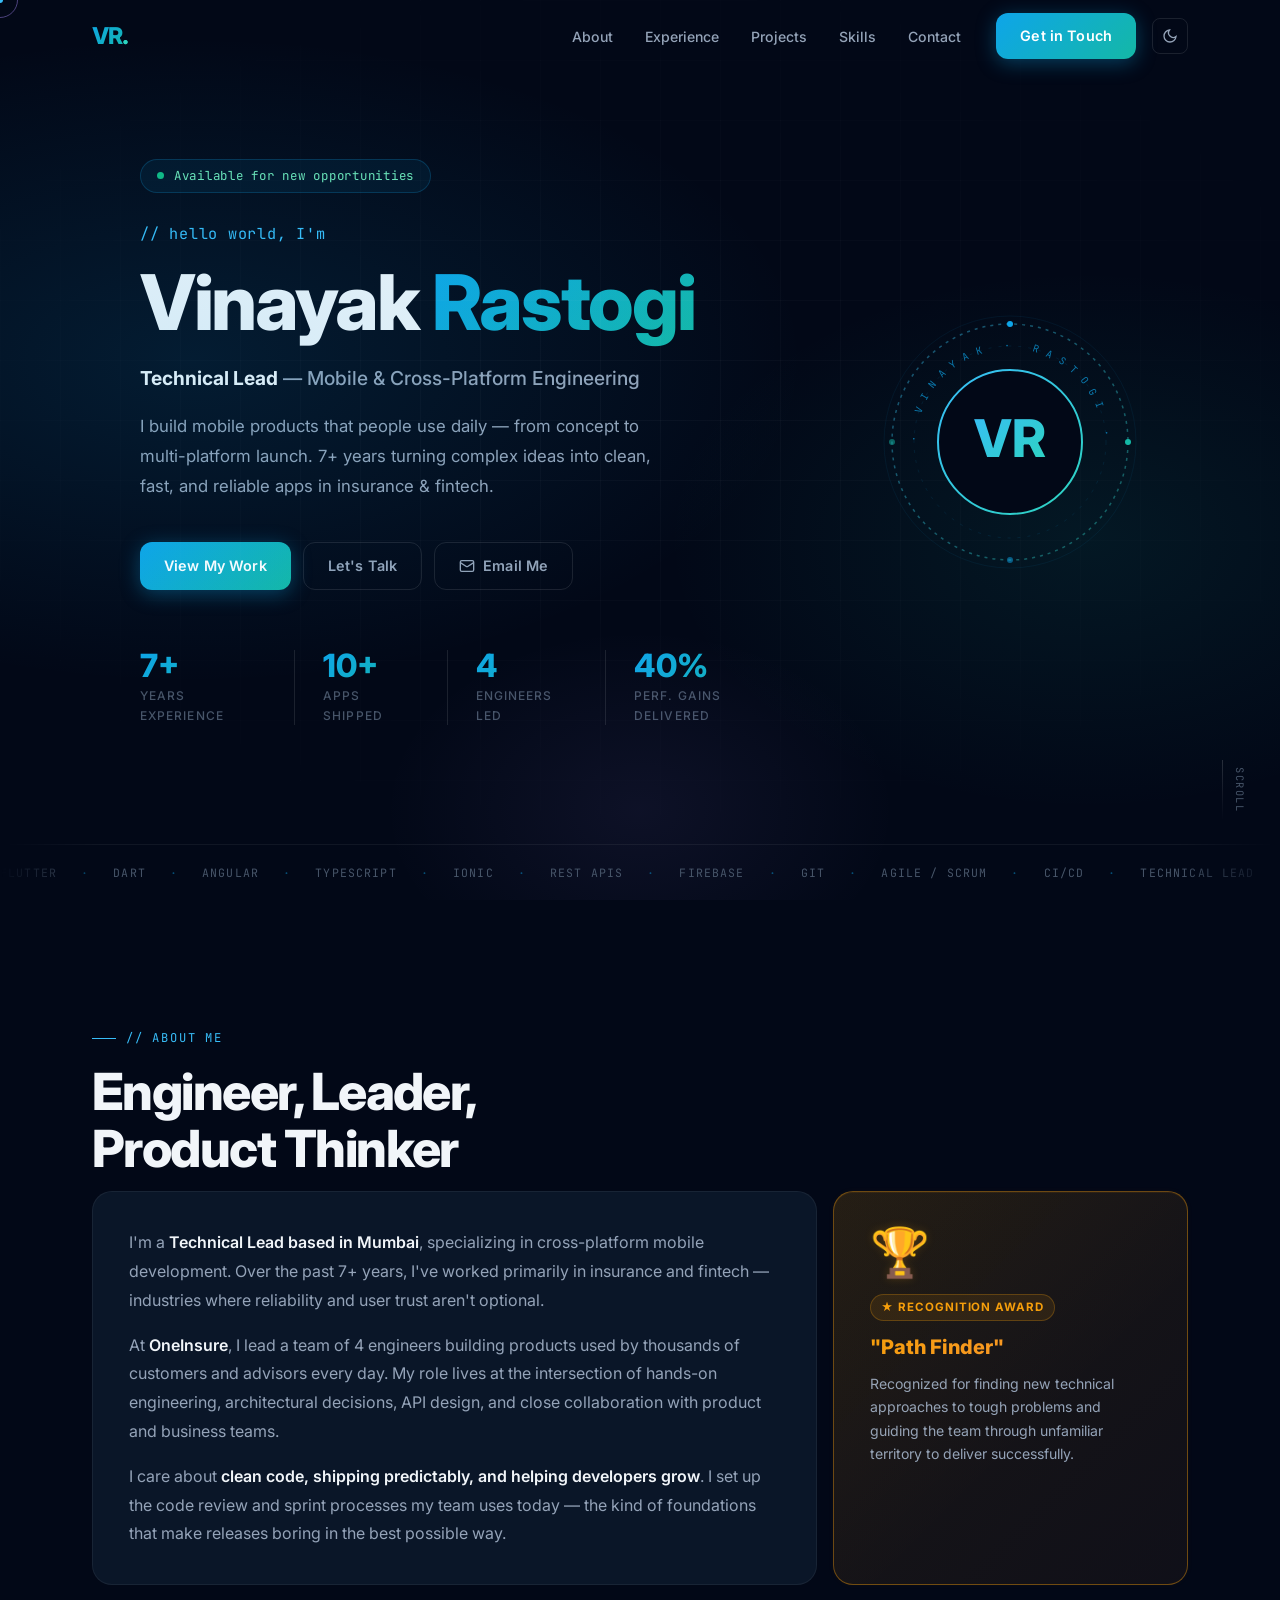
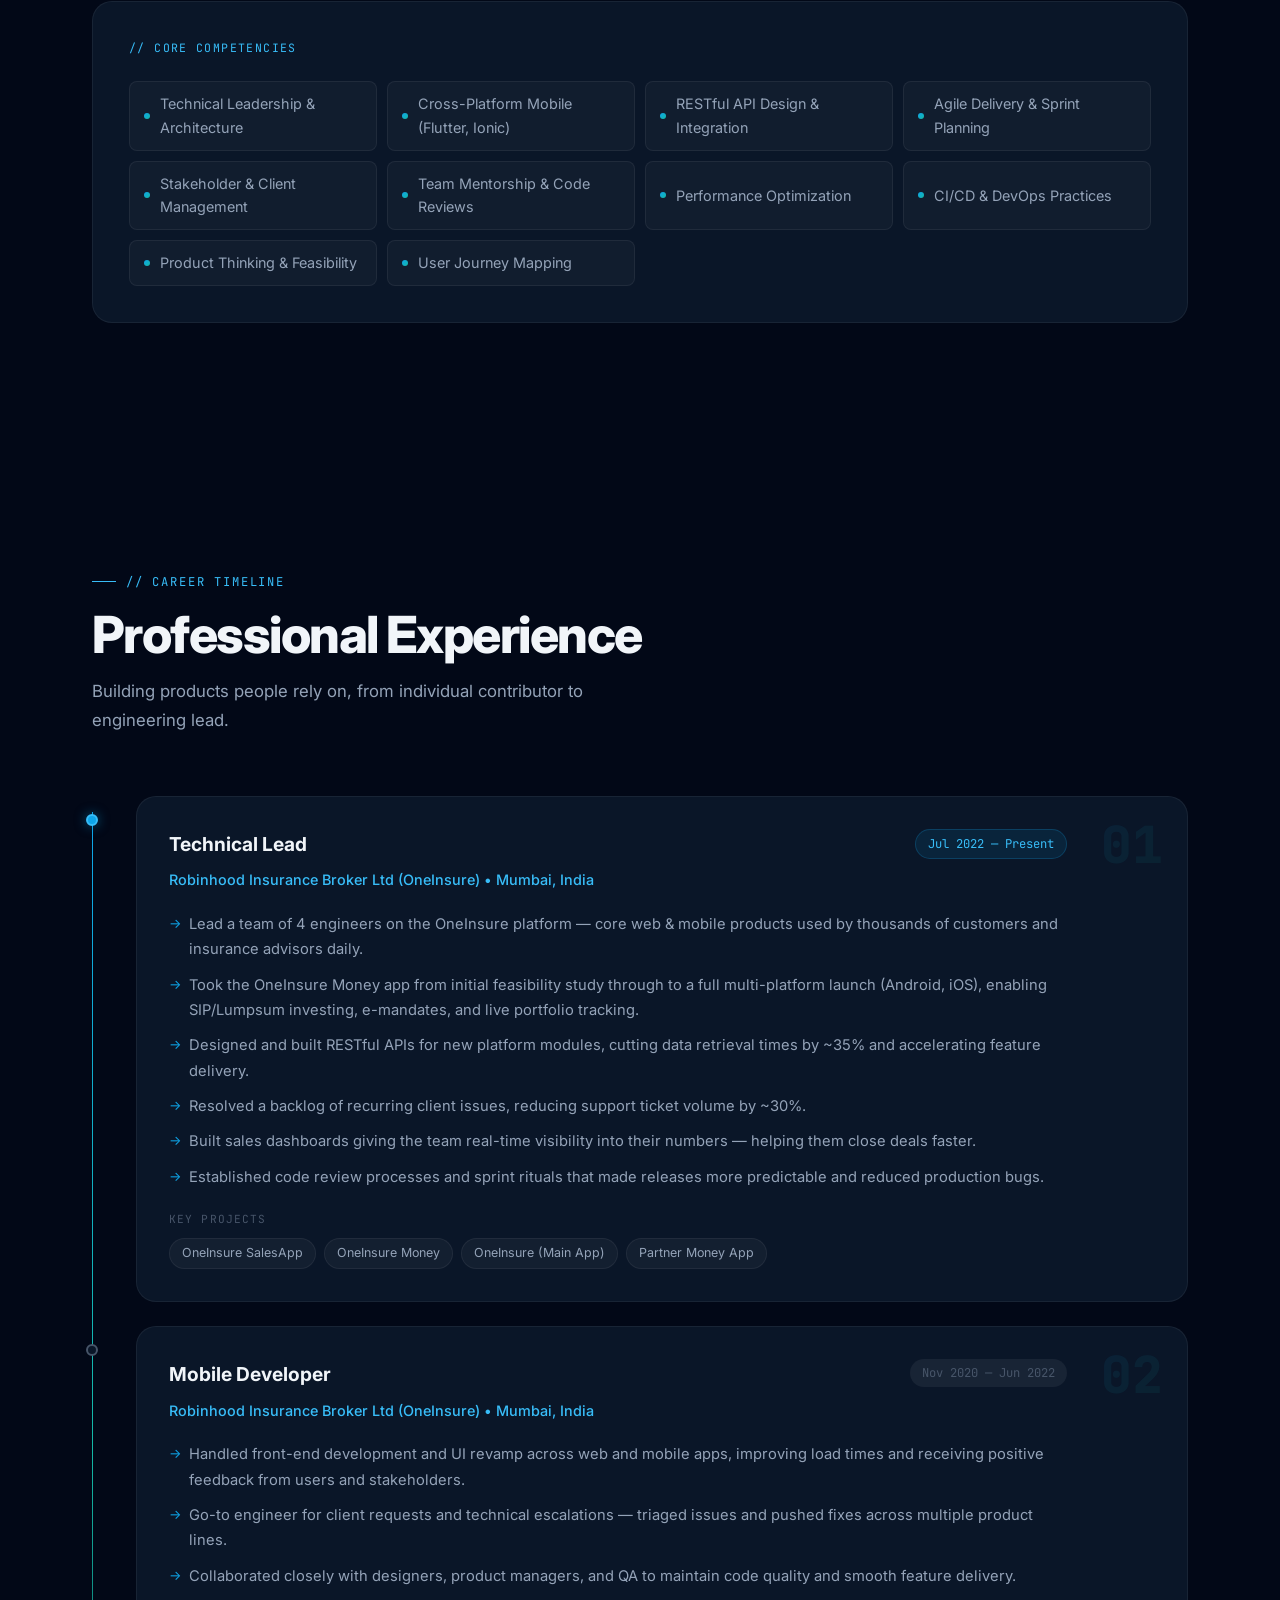
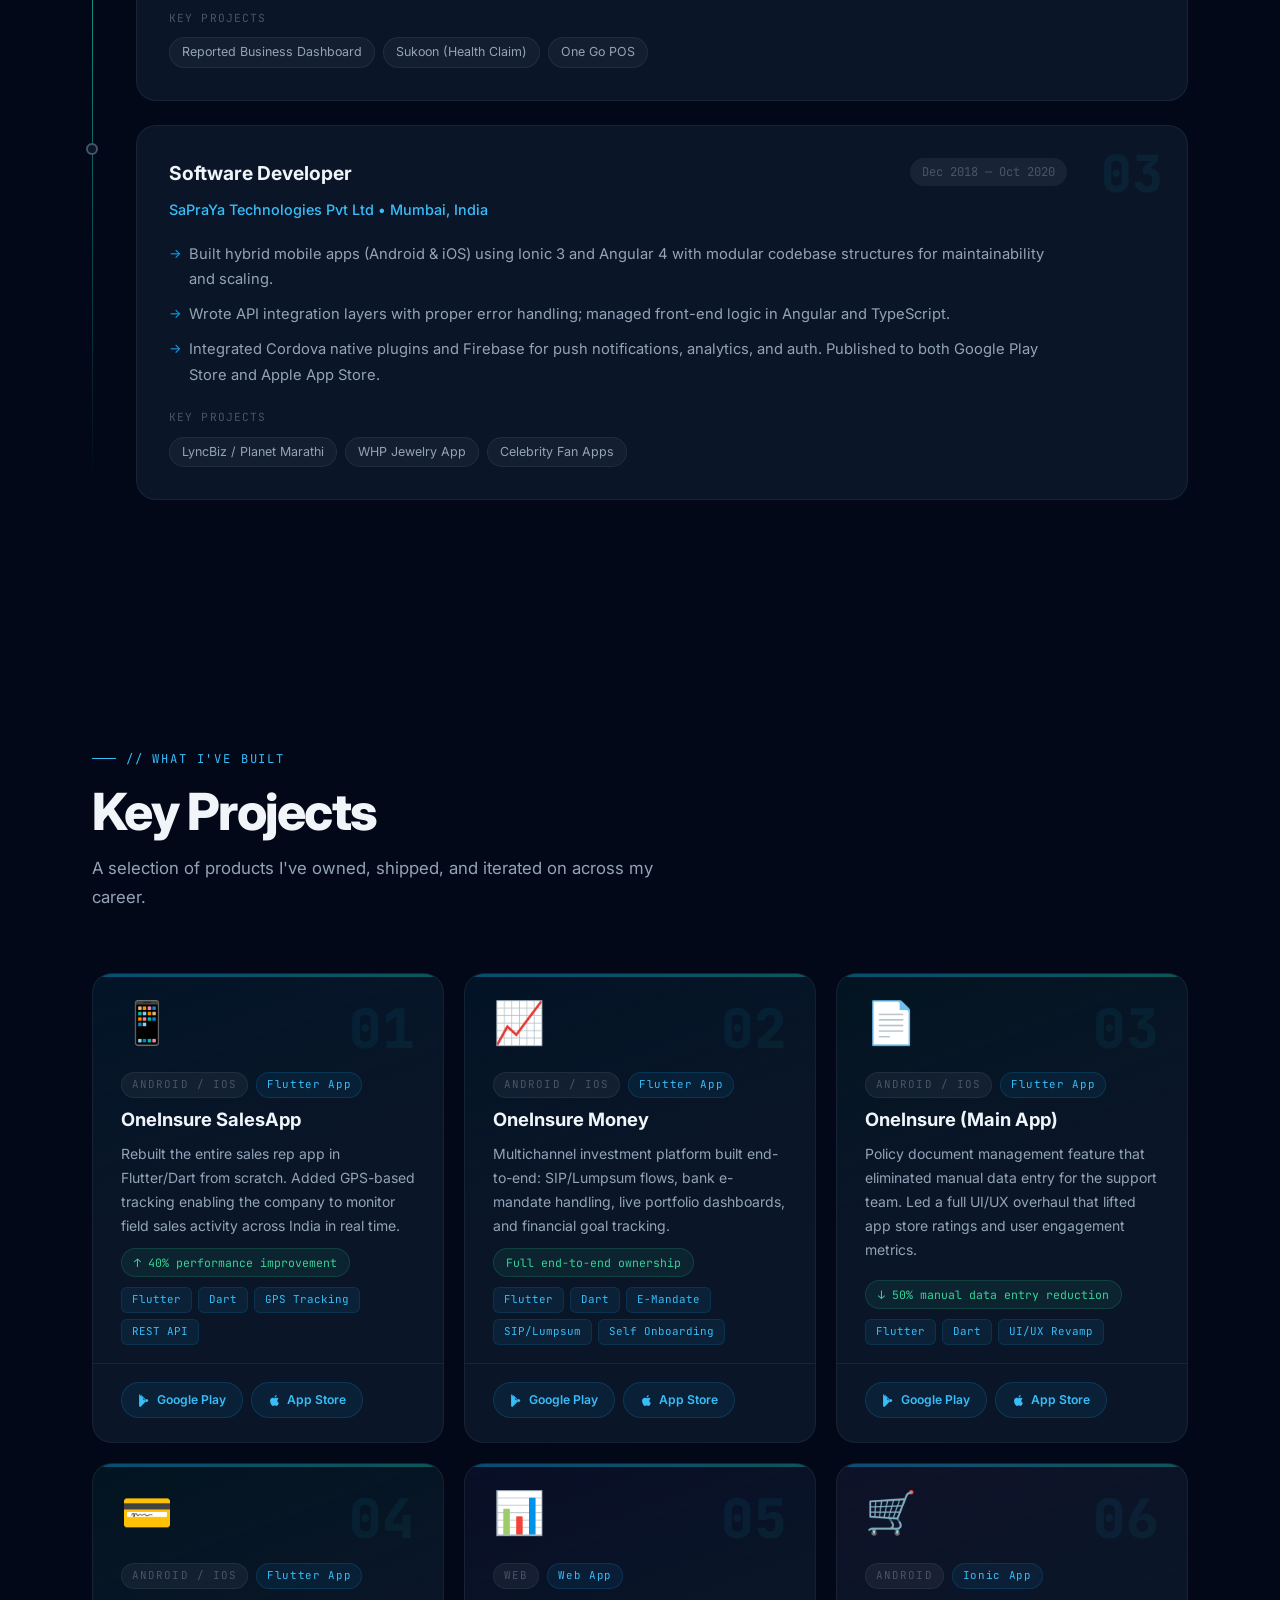
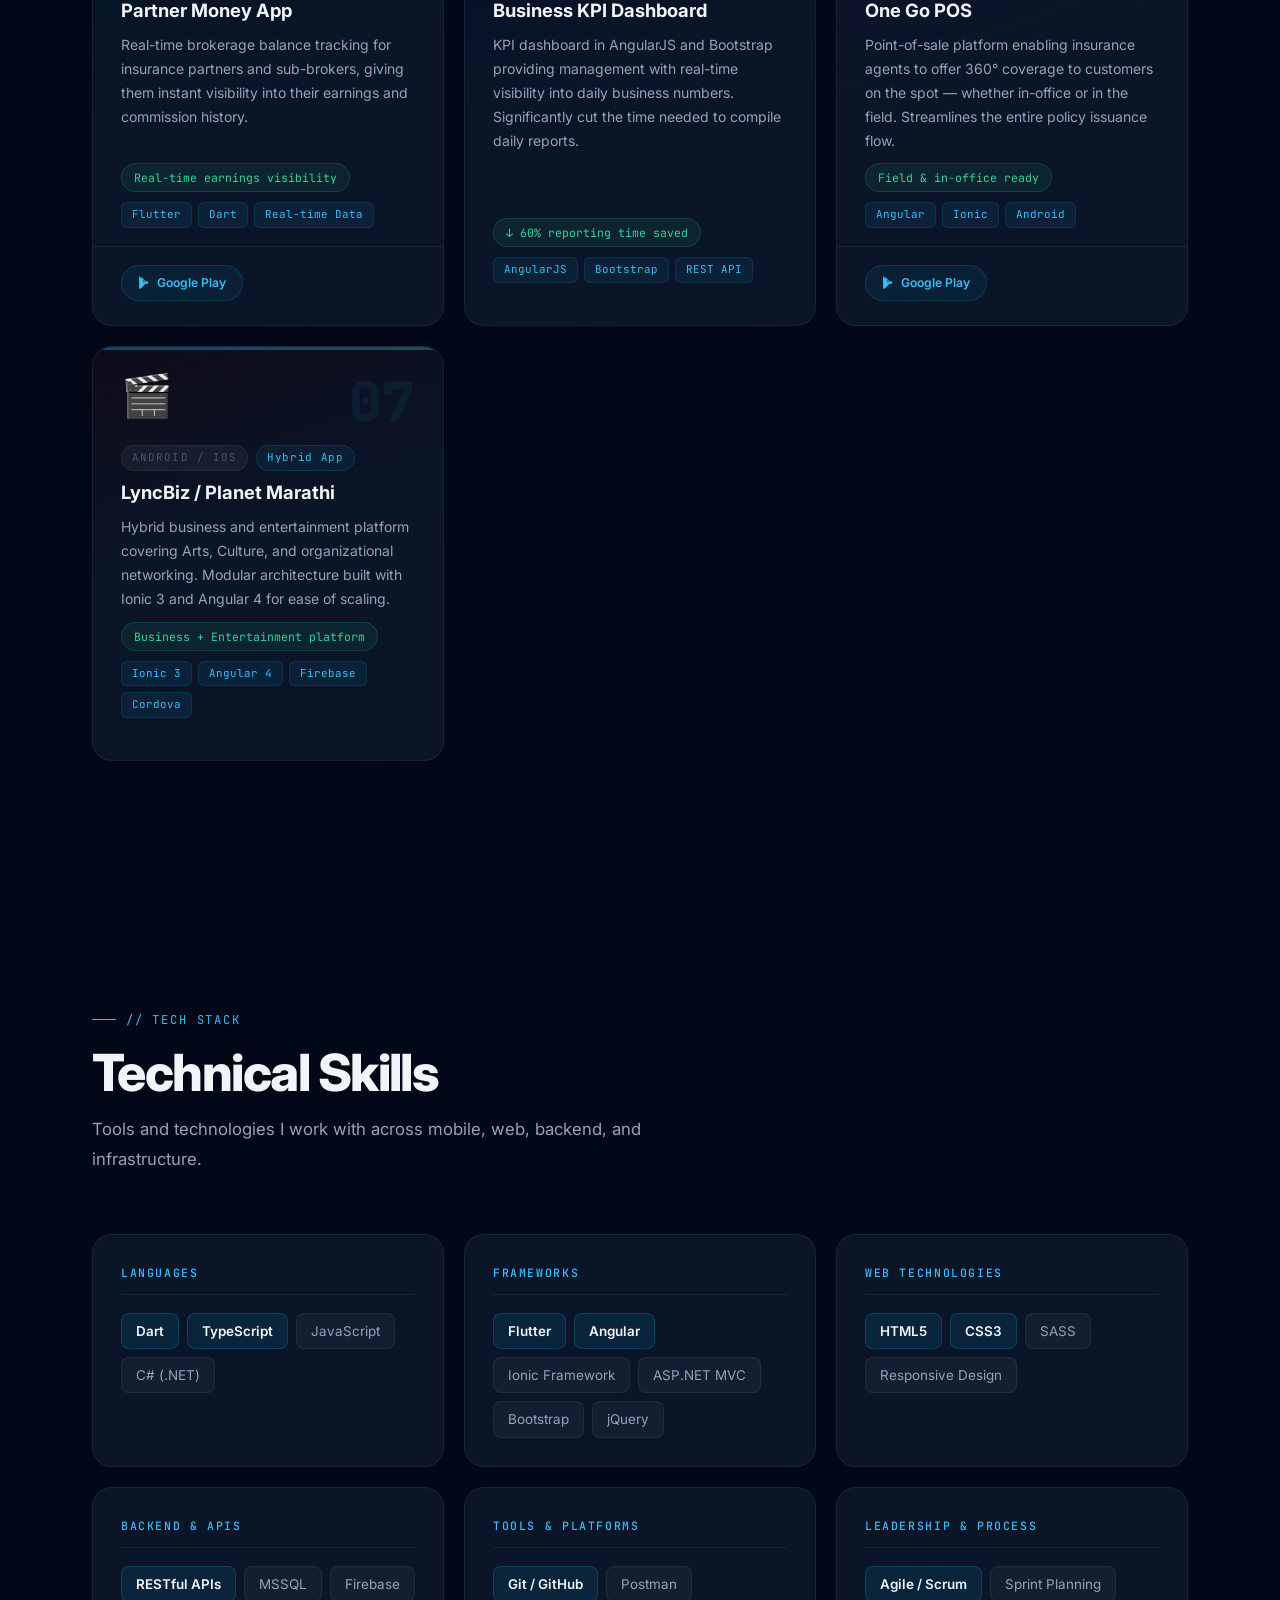
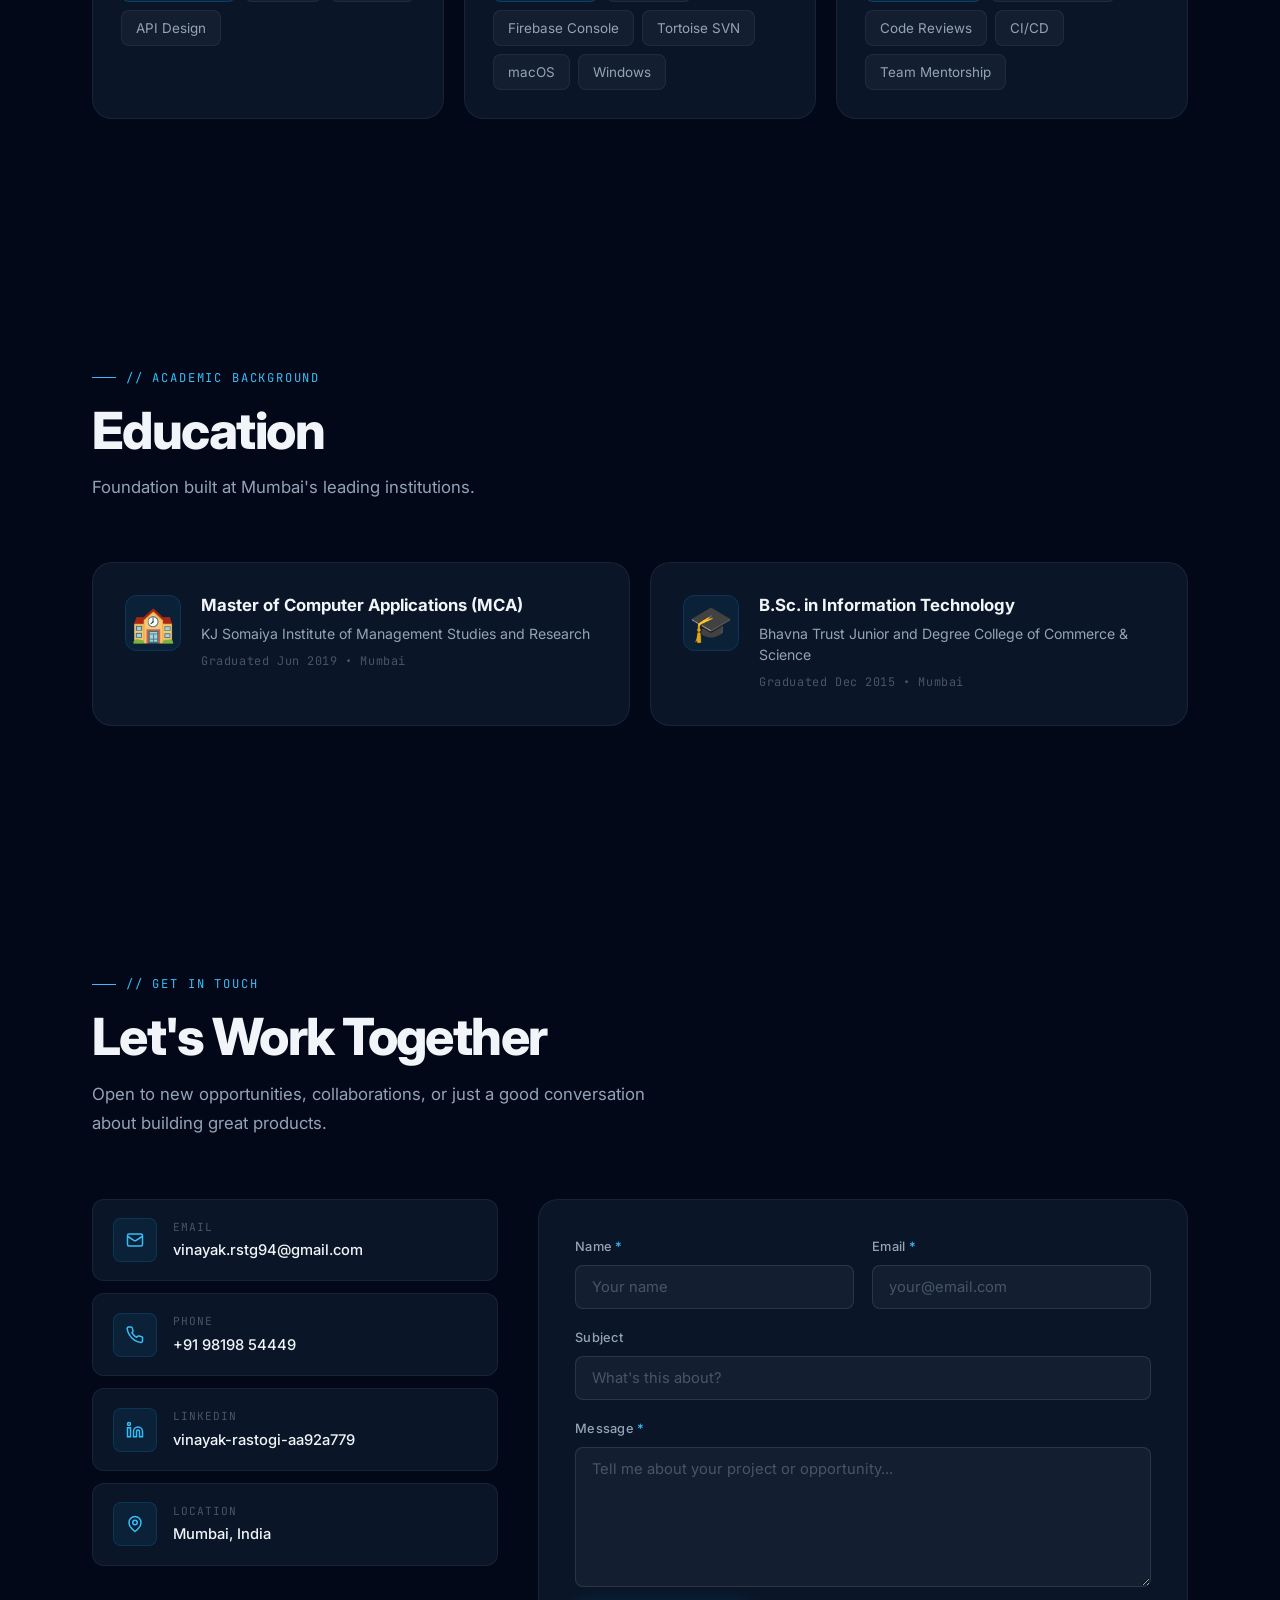
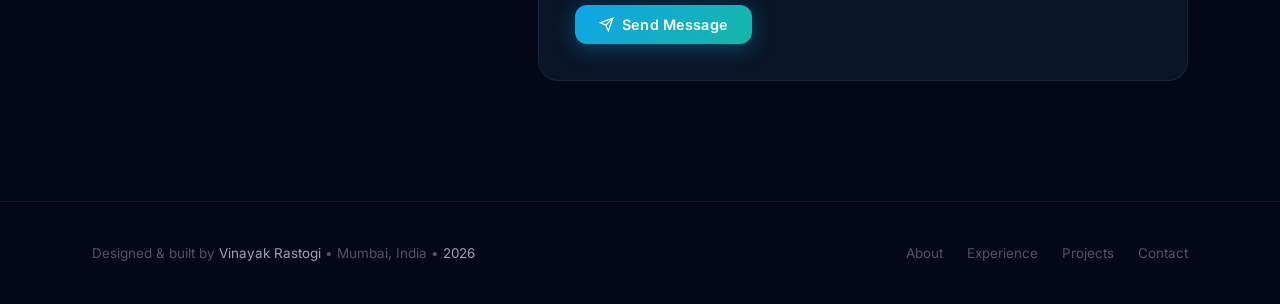
==== commit 78ca05c0: "Add files via upload" ====
--- a/index.html
+++ b/index.html
@@ -211,7 +211,8 @@
           <div class="bento-card bento-award-card reveal reveal-delay-2" role="complementary" aria-label="Career achievement">
             <div class="bento-award-icon" aria-hidden="true">&#127942;</div>
             <div>
-              <div class="award-title">Awarded: "Path Finder"</div>
+              <div class="award-badge">★ Recognition Award</div>
+              <div class="award-title">"Path Finder"</div>
               <div class="award-desc">Recognized for finding new technical approaches to tough problems and guiding the team through unfamiliar territory to deliver successfully.</div>
             </div>
           </div>
--- a/css/styles.css
+++ b/css/styles.css
@@ -659,13 +659,39 @@
 
 .bento-award-card {
   grid-column: 3; grid-row: 1;
-  background: linear-gradient(135deg, rgba(20,184,166,0.07), rgba(20,184,166,0.03));
-  border-color: rgba(20,184,166,0.14);
+  background: linear-gradient(135deg, rgba(245,158,11,0.1), rgba(251,146,60,0.06));
+  border-color: rgba(245,158,11,0.4);
+  box-shadow: 0 0 6px rgba(245,158,11,0.04), inset 0 1px 0 rgba(245,158,11,0.08);
   display: flex; flex-direction: column; gap: 16px;
-}
-.bento-award-card:hover { border-color: rgba(20,184,166,0.3); }
-.bento-award-icon { font-size: 2.6rem; line-height: 1; }
-.award-title { font-size: 1.05rem; font-weight: 700; color: var(--text); margin-bottom: 8px; }
+  position: relative; overflow: hidden;
+}
+.bento-award-card::before {
+  content: '';
+  position: absolute; inset: 0;
+  background: linear-gradient(135deg, rgba(245,158,11,0.05) 0%, transparent 60%);
+  pointer-events: none;
+}
+.bento-award-card:hover {
+  border-color: rgba(245,158,11,0.6);
+  box-shadow: 0 0 12px rgba(245,158,11,0.07), inset 0 1px 0 rgba(245,158,11,0.12);
+}
+.bento-award-icon { font-size: 3rem; line-height: 1; filter: drop-shadow(0 0 4px rgba(245,158,11,0.2)); }
+.award-badge {
+  display: inline-flex; align-items: center; gap: 5px;
+  font-size: 0.72rem; font-weight: 700; letter-spacing: 0.08em; text-transform: uppercase;
+  color: #f59e0b;
+  background: rgba(245,158,11,0.1);
+  border: 1px solid rgba(245,158,11,0.25);
+  border-radius: 20px; padding: 3px 10px;
+  margin-bottom: 10px;
+}
+.award-title {
+  font-size: 1.25rem; font-weight: 800;
+  background: linear-gradient(135deg, #f59e0b, #fb923c);
+  -webkit-background-clip: text; -webkit-text-fill-color: transparent;
+  background-clip: text;
+  margin-bottom: 8px;
+}
 .award-desc { font-size: 0.88rem; color: var(--text-2); line-height: 1.65; }
 
 .bento-competencies-card { grid-column: 1 / 4; grid-row: 2; }
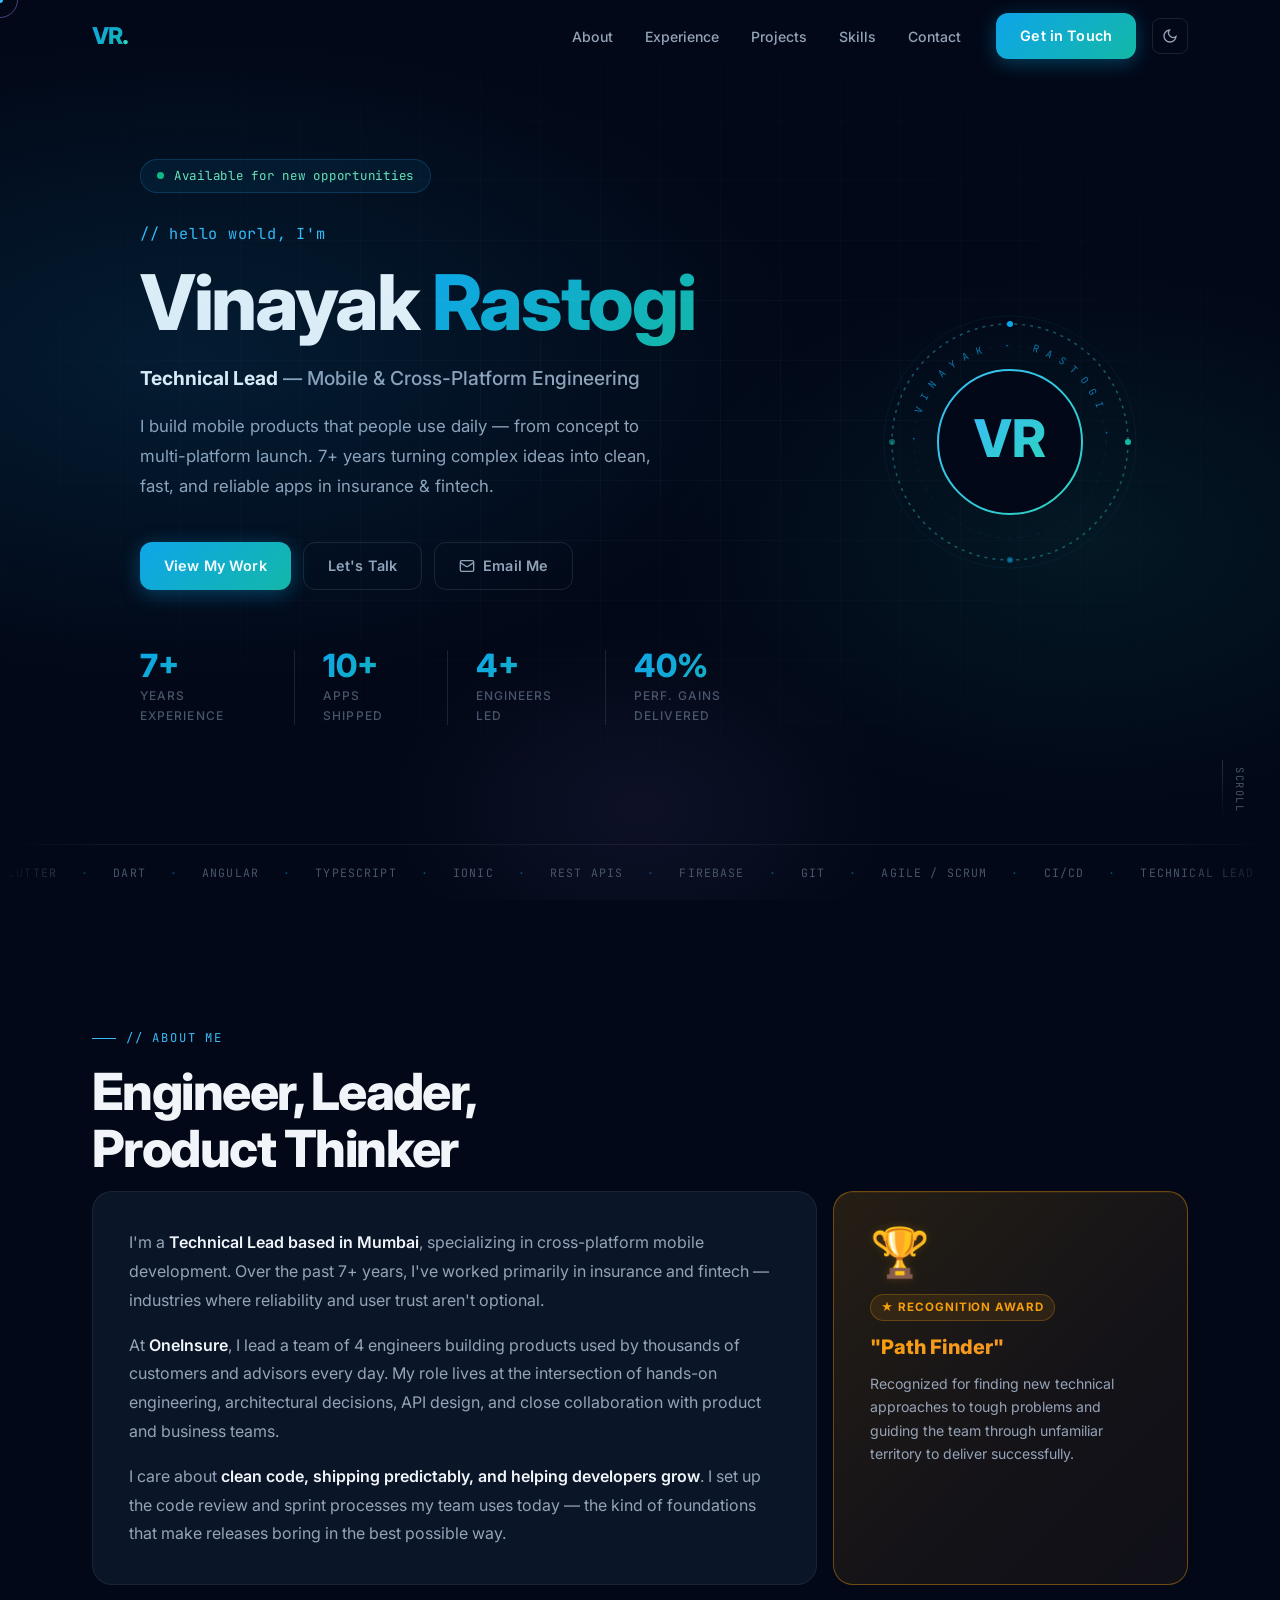
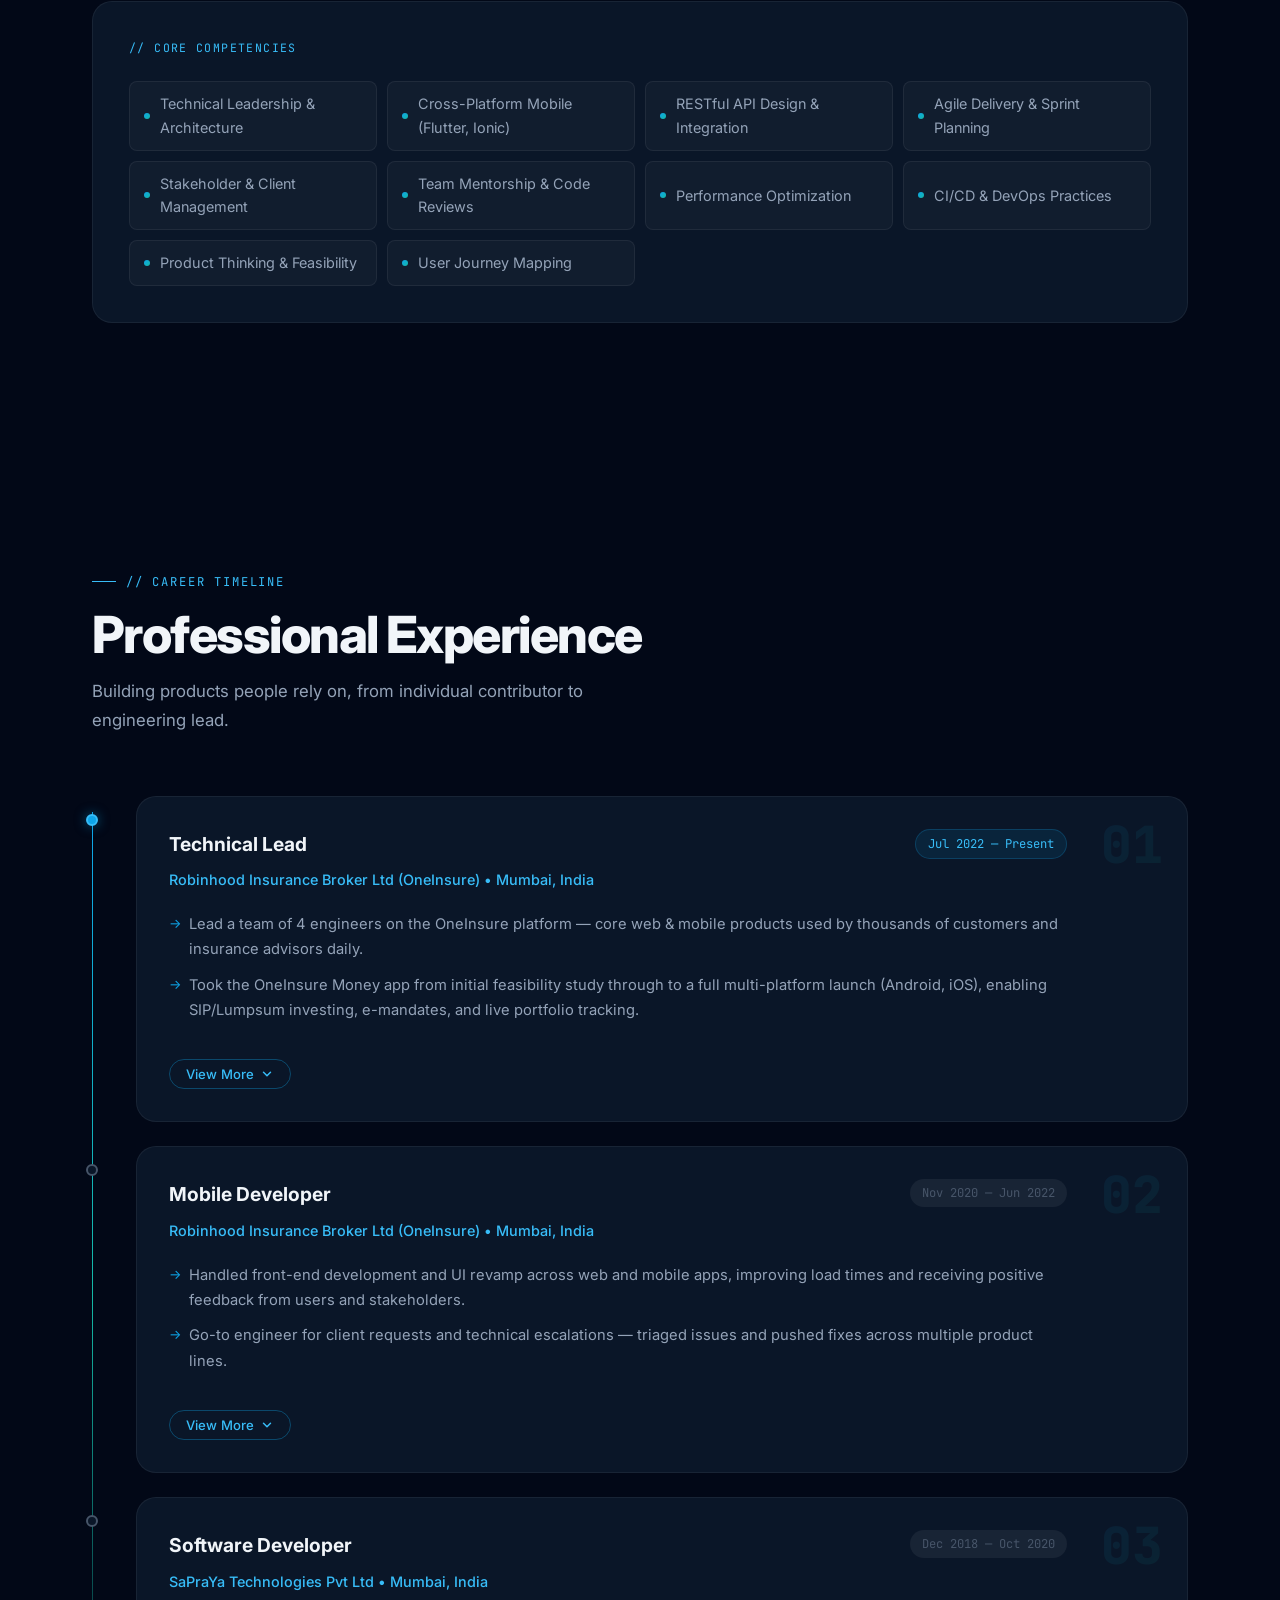
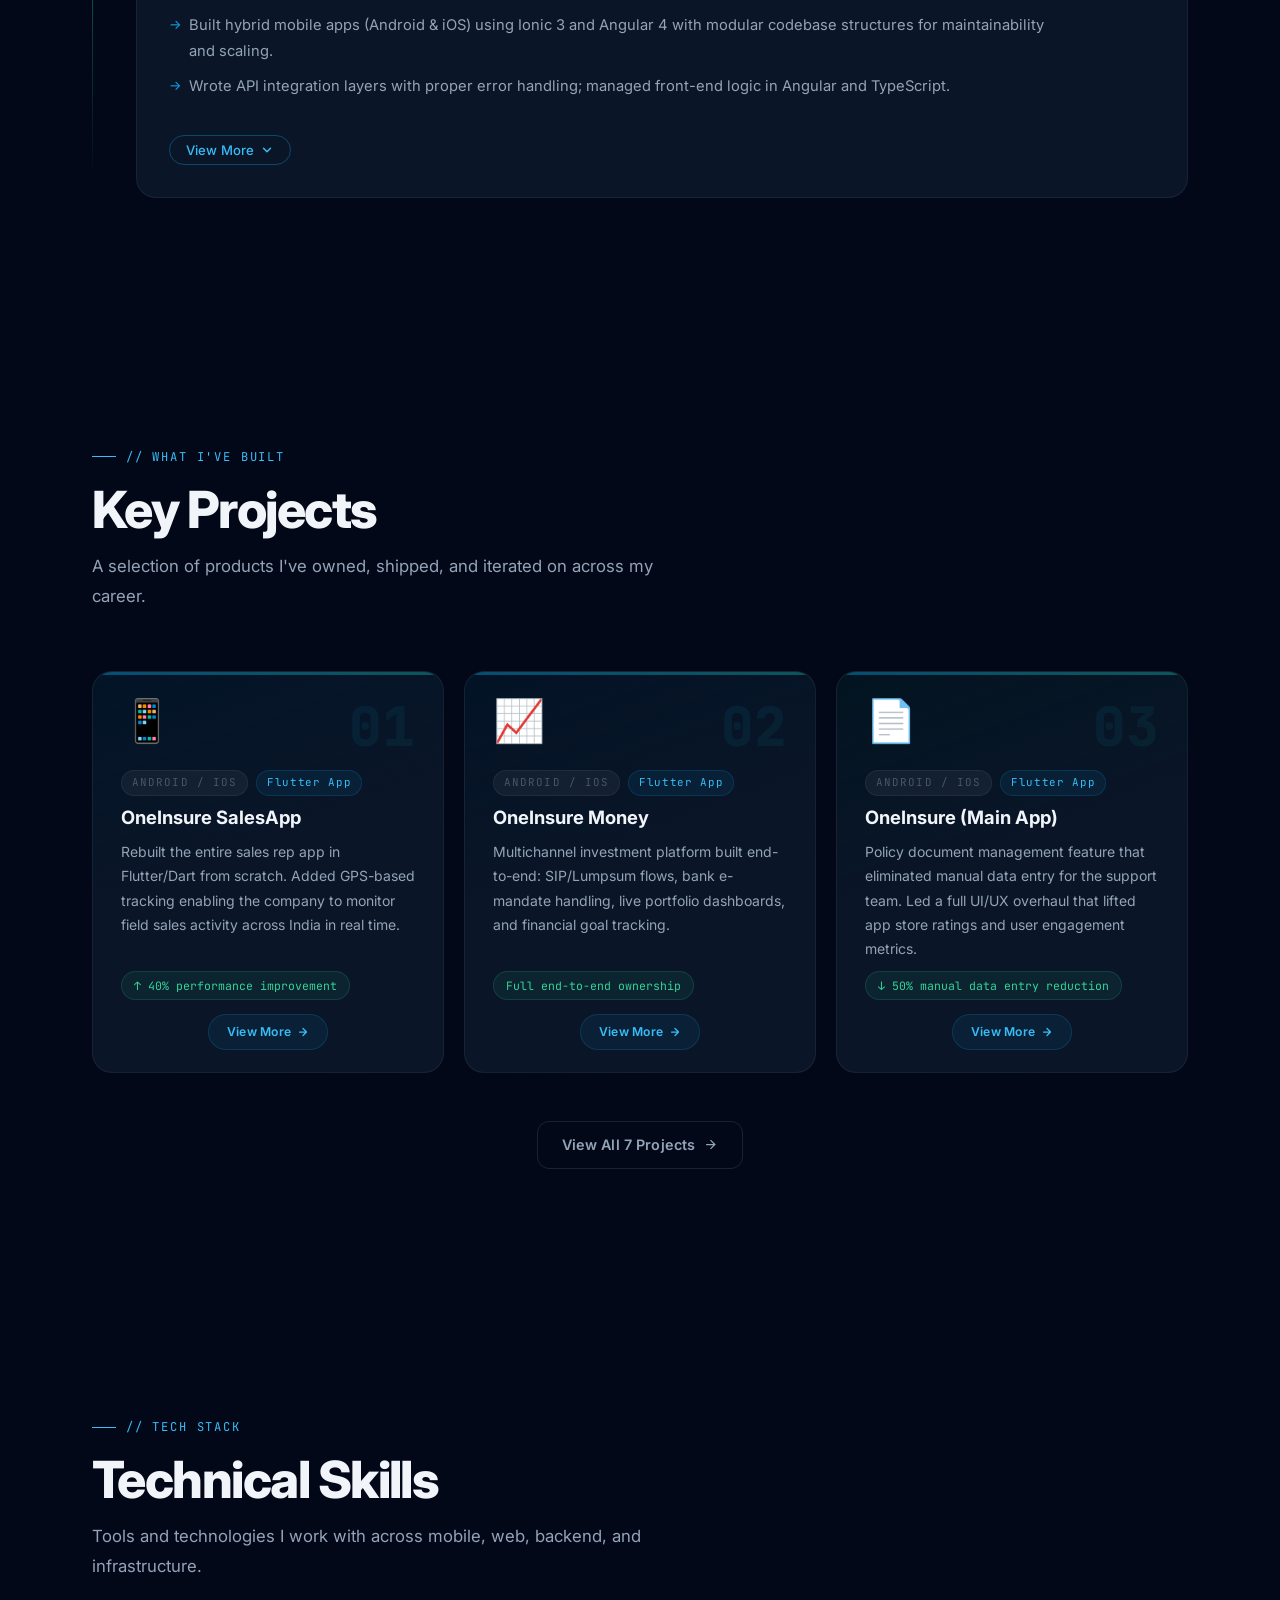
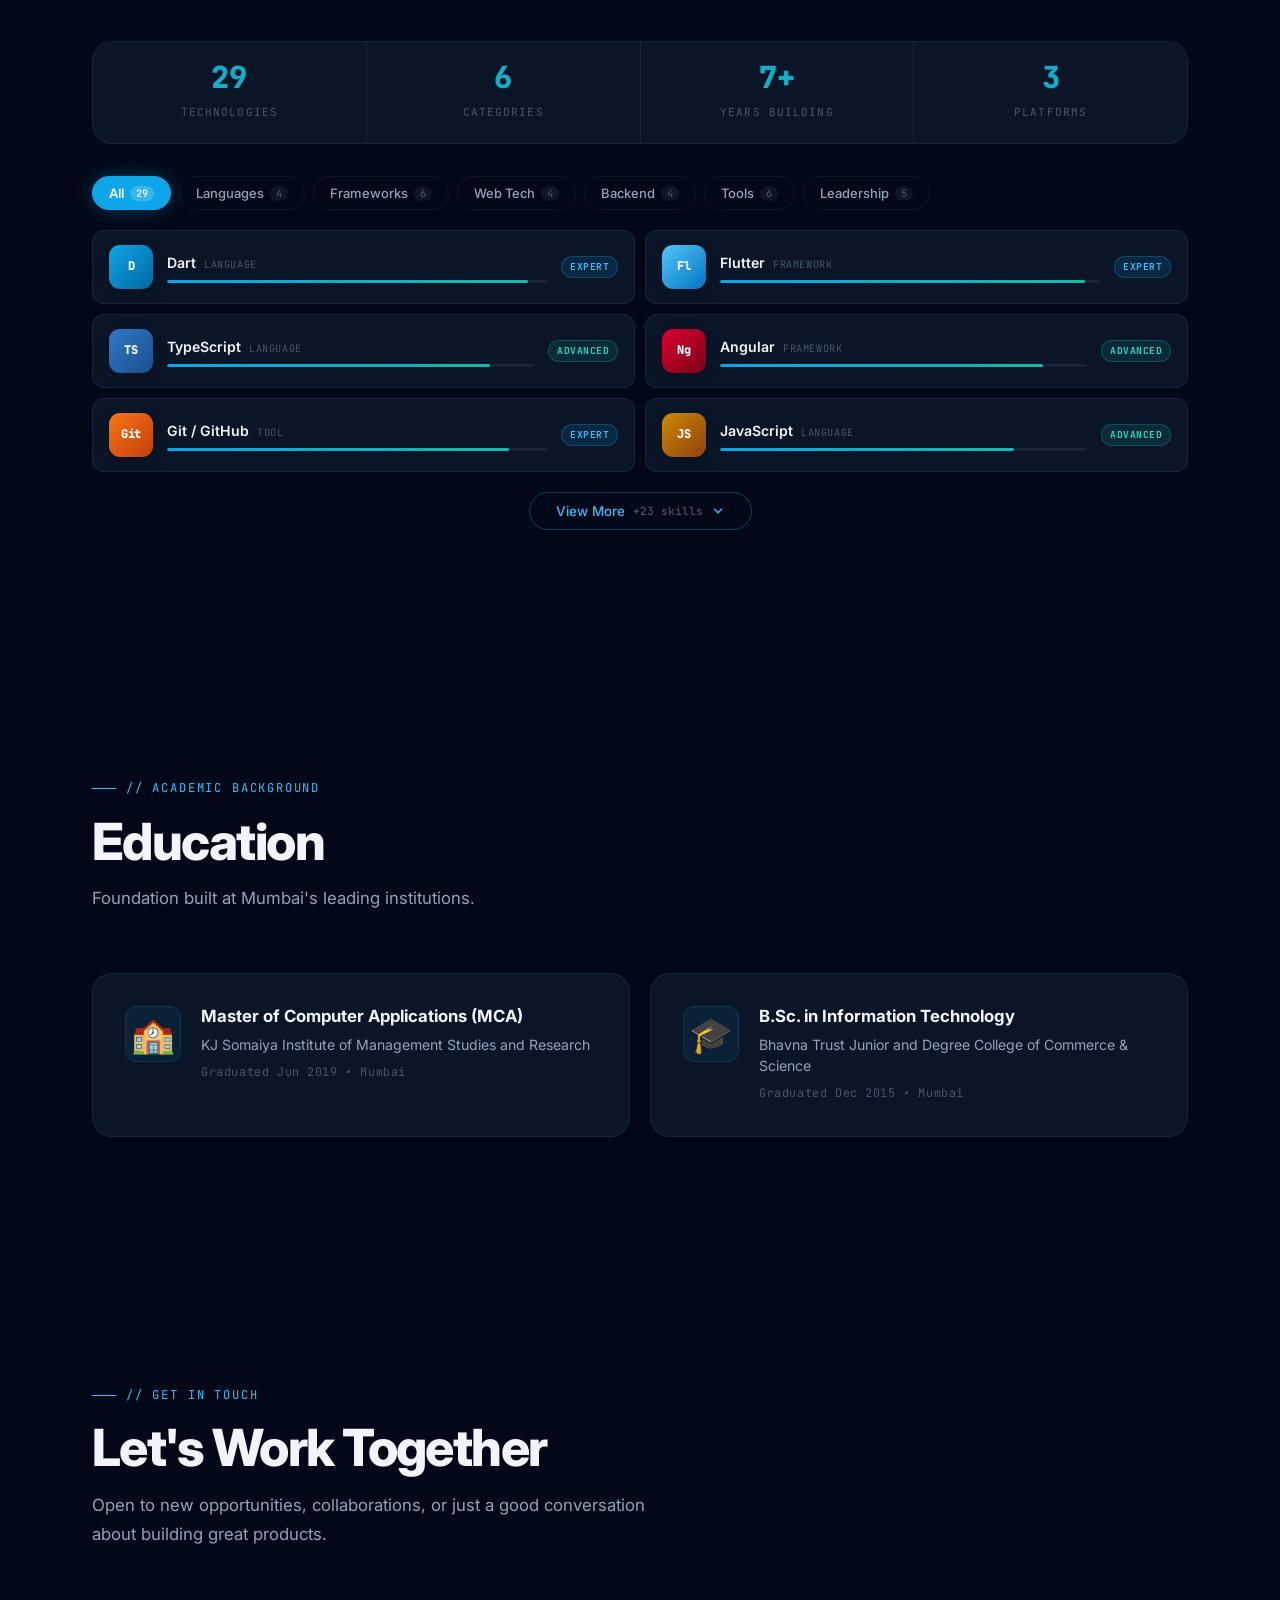
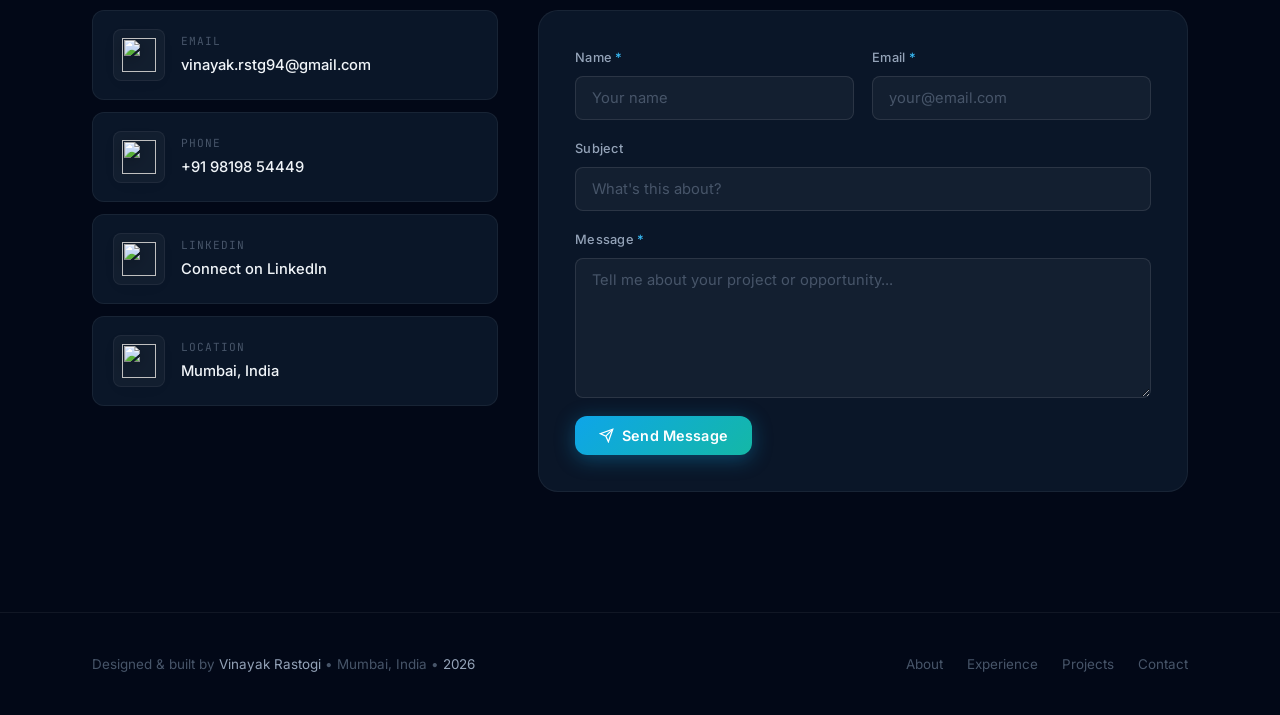
==== commit eaf0785f: "Add files via upload" ====
--- a/index.html
+++ b/index.html
@@ -112,7 +112,7 @@
                   <div class="stat-label">Apps Shipped</div>
                 </div>
                 <div class="stat" role="listitem">
-                  <div class="stat-number" data-count="4" data-suffix="">4</div>
+                  <div class="stat-number" data-count="4" data-suffix="+">4+</div>
                   <div class="stat-label">Engineers Led</div>
                 </div>
                 <div class="stat" role="listitem">
@@ -259,18 +259,26 @@
               <ul class="timeline-points" aria-label="Responsibilities">
                 <li>Lead a team of 4 engineers on the OneInsure platform &mdash; core web &amp; mobile products used by thousands of customers and insurance advisors daily.</li>
                 <li>Took the OneInsure Money app from initial feasibility study through to a full multi-platform launch (Android, iOS), enabling SIP/Lumpsum investing, e-mandates, and live portfolio tracking.</li>
-                <li>Designed and built RESTful APIs for new platform modules, cutting data retrieval times by ~35% and accelerating feature delivery.</li>
-                <li>Resolved a backlog of recurring client issues, reducing support ticket volume by ~30%.</li>
-                <li>Built sales dashboards giving the team real-time visibility into their numbers &mdash; helping them close deals faster.</li>
-                <li>Established code review processes and sprint rituals that made releases more predictable and reduced production bugs.</li>
               </ul>
-              <p class="timeline-projects-label">Key Projects</p>
-              <div class="project-tags">
-                <span class="tag">OneInsure SalesApp</span>
-                <span class="tag">OneInsure Money</span>
-                <span class="tag">OneInsure (Main App)</span>
-                <span class="tag">Partner Money App</span>
-              </div>
+              <div class="tl-expandable" aria-hidden="true">
+                <ul class="timeline-points">
+                  <li>Designed and built RESTful APIs for new platform modules, cutting data retrieval times by ~35% and accelerating feature delivery.</li>
+                  <li>Resolved a backlog of recurring client issues, reducing support ticket volume by ~30%.</li>
+                  <li>Built sales dashboards giving the team real-time visibility into their numbers &mdash; helping them close deals faster.</li>
+                  <li>Established code review processes and sprint rituals that made releases more predictable and reduced production bugs.</li>
+                </ul>
+                <p class="timeline-projects-label">Key Projects</p>
+                <div class="project-tags">
+                  <span class="tag">OneInsure SalesApp</span>
+                  <span class="tag">OneInsure Money</span>
+                  <span class="tag">OneInsure (Main App)</span>
+                  <span class="tag">Partner Money App</span>
+                </div>
+              </div>
+              <button class="tl-toggle" aria-expanded="false">
+                <span class="tl-toggle-text">View More</span>
+                <svg width="14" height="14" viewBox="0 0 24 24" fill="none" stroke="currentColor" stroke-width="2.5" stroke-linecap="round" stroke-linejoin="round"><polyline points="6 9 12 15 18 9"/></svg>
+              </button>
             </div>
           </article>
 
@@ -286,14 +294,22 @@
               <ul class="timeline-points" aria-label="Responsibilities">
                 <li>Handled front-end development and UI revamp across web and mobile apps, improving load times and receiving positive feedback from users and stakeholders.</li>
                 <li>Go-to engineer for client requests and technical escalations &mdash; triaged issues and pushed fixes across multiple product lines.</li>
-                <li>Collaborated closely with designers, product managers, and QA to maintain code quality and smooth feature delivery.</li>
               </ul>
-              <p class="timeline-projects-label">Key Projects</p>
-              <div class="project-tags">
-                <span class="tag">Reported Business Dashboard</span>
-                <span class="tag">Sukoon (Health Claim)</span>
-                <span class="tag">One Go POS</span>
-              </div>
+              <div class="tl-expandable" aria-hidden="true">
+                <ul class="timeline-points">
+                  <li>Collaborated closely with designers, product managers, and QA to maintain code quality and smooth feature delivery.</li>
+                </ul>
+                <p class="timeline-projects-label">Key Projects</p>
+                <div class="project-tags">
+                  <span class="tag">Reported Business Dashboard</span>
+                  <span class="tag">Sukoon (Health Claim)</span>
+                  <span class="tag">One Go POS</span>
+                </div>
+              </div>
+              <button class="tl-toggle" aria-expanded="false">
+                <span class="tl-toggle-text">View More</span>
+                <svg width="14" height="14" viewBox="0 0 24 24" fill="none" stroke="currentColor" stroke-width="2.5" stroke-linecap="round" stroke-linejoin="round"><polyline points="6 9 12 15 18 9"/></svg>
+              </button>
             </div>
           </article>
 
@@ -309,14 +325,22 @@
               <ul class="timeline-points" aria-label="Responsibilities">
                 <li>Built hybrid mobile apps (Android &amp; iOS) using Ionic 3 and Angular 4 with modular codebase structures for maintainability and scaling.</li>
                 <li>Wrote API integration layers with proper error handling; managed front-end logic in Angular and TypeScript.</li>
-                <li>Integrated Cordova native plugins and Firebase for push notifications, analytics, and auth. Published to both Google Play Store and Apple App Store.</li>
               </ul>
-              <p class="timeline-projects-label">Key Projects</p>
-              <div class="project-tags">
-                <span class="tag">LyncBiz / Planet Marathi</span>
-                <span class="tag">WHP Jewelry App</span>
-                <span class="tag">Celebrity Fan Apps</span>
-              </div>
+              <div class="tl-expandable" aria-hidden="true">
+                <ul class="timeline-points">
+                  <li>Integrated Cordova native plugins and Firebase for push notifications, analytics, and auth. Published to both Google Play Store and Apple App Store.</li>
+                </ul>
+                <p class="timeline-projects-label">Key Projects</p>
+                <div class="project-tags">
+                  <span class="tag">LyncBiz / Planet Marathi</span>
+                  <span class="tag">WHP Jewelry App</span>
+                  <span class="tag">Celebrity Fan Apps</span>
+                </div>
+              </div>
+              <button class="tl-toggle" aria-expanded="false">
+                <span class="tl-toggle-text">View More</span>
+                <svg width="14" height="14" viewBox="0 0 24 24" fill="none" stroke="currentColor" stroke-width="2.5" stroke-linecap="round" stroke-linejoin="round"><polyline points="6 9 12 15 18 9"/></svg>
+              </button>
             </div>
           </article>
 
@@ -335,7 +359,7 @@
 
         <div class="projects-grid" role="list">
 
-          <article class="project-card pc-sales" role="listitem" aria-label="OneInsure SalesApp project">
+          <article class="project-card pc-sales" id="proj-sales" role="listitem" aria-label="OneInsure SalesApp project">
             <div class="pc-head">
               <div class="pc-icon" aria-hidden="true">&#128241;</div>
               <span class="pc-num" aria-hidden="true">01</span>
@@ -348,26 +372,16 @@
               <h3 class="project-name">OneInsure SalesApp</h3>
               <p class="project-desc">Rebuilt the entire sales rep app in Flutter/Dart from scratch. Added GPS-based tracking enabling the company to monitor field sales activity across India in real time.</p>
               <span class="project-metric">&#8593; 40% performance improvement</span>
-              <div class="project-tech">
-                <span class="tech-tag">Flutter</span>
-                <span class="tech-tag">Dart</span>
-                <span class="tech-tag">GPS Tracking</span>
-                <span class="tech-tag">REST API</span>
-              </div>
-            </div>
-            <div class="pc-footer">
-              <a href="https://play.google.com/store/apps/details?id=com.robinhood.saleapp" class="project-link" target="_blank" rel="noopener noreferrer" aria-label="OneInsure Sales App on Google Play">
-                <svg width="13" height="13" viewBox="0 0 24 24" fill="currentColor" aria-hidden="true"><path d="M3.18 23.76c.35.2.74.24 1.1.12l.07-.05 10.4-10.4-2.87-2.87L3.18 23.76zm15.4-13.2-2.6-1.47L12.9 12l3.08 3.08 2.61-1.47c.74-.42.74-1.53-.01-1.95zM2.29.58A1.2 1.2 0 0 0 2 1.5v21c0 .38.14.72.37.98l.06.05L13.8 12.14l.01-.01L2.35.63l-.06-.05zM4.28.12 4.21.07 14.72 10.6l-2.87 2.87L4.28.12z"/></svg>
-                Google Play
+            </div>
+            <div class="pc-card-actions">
+              <a href="projects.html#proj-sales" class="btn-view-more">
+                <span>View More</span>
+                <svg width="12" height="12" viewBox="0 0 24 24" fill="none" stroke="currentColor" stroke-width="2.5" stroke-linecap="round" stroke-linejoin="round" aria-hidden="true"><path d="M5 12h14M12 5l7 7-7 7"/></svg>
               </a>
-              <a href="https://apps.apple.com/us/app/oneinsure-sales-app/id6464010516" class="project-link" target="_blank" rel="noopener noreferrer" aria-label="OneInsure Sales App on App Store">
-                <svg width="13" height="13" viewBox="0 0 24 24" fill="currentColor" aria-hidden="true"><path d="M18.71 19.5c-.83 1.24-1.71 2.45-3.05 2.47-1.34.03-1.77-.79-3.29-.79-1.53 0-2 .77-3.27.82-1.31.05-2.3-1.32-3.14-2.53C4.25 17 2.94 12.45 4.7 9.39c.87-1.52 2.43-2.48 4.12-2.51 1.28-.02 2.5.87 3.29.87.78 0 2.26-1.07 3.8-.91.65.03 2.47.26 3.64 1.98l-.09.06c-.22.14-2.19 1.28-2.17 3.81.03 3.02 2.65 4.03 2.68 4.04l-.06.27zM13 3.5c.73-.83 1.94-1.46 2.94-1.5.13 1.17-.34 2.35-1.04 3.19-.69.85-1.83 1.51-2.95 1.42-.15-1.15.41-2.35 1.05-3.11z"/></svg>
-                App Store
-              </a>
             </div>
           </article>
 
-          <article class="project-card pc-money" role="listitem" aria-label="OneInsure Money project">
+          <article class="project-card pc-money" id="proj-money" role="listitem" aria-label="OneInsure Money project">
             <div class="pc-head">
               <div class="pc-icon" aria-hidden="true">&#128200;</div>
               <span class="pc-num" aria-hidden="true">02</span>
@@ -380,27 +394,16 @@
               <h3 class="project-name">OneInsure Money</h3>
               <p class="project-desc">Multichannel investment platform built end-to-end: SIP/Lumpsum flows, bank e-mandate handling, live portfolio dashboards, and financial goal tracking.</p>
               <span class="project-metric">Full end-to-end ownership</span>
-              <div class="project-tech">
-                <span class="tech-tag">Flutter</span>
-                <span class="tech-tag">Dart</span>
-                <span class="tech-tag">E-Mandate</span>
-                <span class="tech-tag">SIP/Lumpsum</span>
-                <span class="tech-tag">Self Onboarding</span>
-              </div>
-            </div>
-            <div class="pc-footer">
-              <a href="https://play.google.com/store/apps/details?id=com.oneinsure.money" class="project-link" target="_blank" rel="noopener noreferrer" aria-label="OneInsure Money on Google Play">
-                <svg width="13" height="13" viewBox="0 0 24 24" fill="currentColor" aria-hidden="true"><path d="M3.18 23.76c.35.2.74.24 1.1.12l.07-.05 10.4-10.4-2.87-2.87L3.18 23.76zm15.4-13.2-2.6-1.47L12.9 12l3.08 3.08 2.61-1.47c.74-.42.74-1.53-.01-1.95zM2.29.58A1.2 1.2 0 0 0 2 1.5v21c0 .38.14.72.37.98l.06.05L13.8 12.14l.01-.01L2.35.63l-.06-.05zM4.28.12 4.21.07 14.72 10.6l-2.87 2.87L4.28.12z"/></svg>
-                Google Play
+            </div>
+            <div class="pc-card-actions">
+              <a href="projects.html#proj-money" class="btn-view-more">
+                <span>View More</span>
+                <svg width="12" height="12" viewBox="0 0 24 24" fill="none" stroke="currentColor" stroke-width="2.5" stroke-linecap="round" stroke-linejoin="round" aria-hidden="true"><path d="M5 12h14M12 5l7 7-7 7"/></svg>
               </a>
-              <a href="https://apps.apple.com/in/app/oneinsure-money/id6741562582" class="project-link" target="_blank" rel="noopener noreferrer" aria-label="OneInsure Money on App Store">
-                <svg width="13" height="13" viewBox="0 0 24 24" fill="currentColor" aria-hidden="true"><path d="M18.71 19.5c-.83 1.24-1.71 2.45-3.05 2.47-1.34.03-1.77-.79-3.29-.79-1.53 0-2 .77-3.27.82-1.31.05-2.3-1.32-3.14-2.53C4.25 17 2.94 12.45 4.7 9.39c.87-1.52 2.43-2.48 4.12-2.51 1.28-.02 2.5.87 3.29.87.78 0 2.26-1.07 3.8-.91.65.03 2.47.26 3.64 1.98l-.09.06c-.22.14-2.19 1.28-2.17 3.81.03 3.02 2.65 4.03 2.68 4.04l-.06.27zM13 3.5c.73-.83 1.94-1.46 2.94-1.5.13 1.17-.34 2.35-1.04 3.19-.69.85-1.83 1.51-2.95 1.42-.15-1.15.41-2.35 1.05-3.11z"/></svg>
-                App Store
-              </a>
             </div>
           </article>
 
-          <article class="project-card pc-main" role="listitem" aria-label="OneInsure main app project">
+          <article class="project-card pc-main" id="proj-main" role="listitem" aria-label="OneInsure main app project">
             <div class="pc-head">
               <div class="pc-icon" aria-hidden="true">&#128196;</div>
               <span class="pc-num" aria-hidden="true">03</span>
@@ -413,123 +416,22 @@
               <h3 class="project-name">OneInsure (Main App)</h3>
               <p class="project-desc">Policy document management feature that eliminated manual data entry for the support team. Led a full UI/UX overhaul that lifted app store ratings and user engagement metrics.</p>
               <span class="project-metric">&#8595; 50% manual data entry reduction</span>
-              <div class="project-tech">
-                <span class="tech-tag">Flutter</span>
-                <span class="tech-tag">Dart</span>
-                <span class="tech-tag">UI/UX Revamp</span>
-              </div>
-            </div>
-            <div class="pc-footer">
-              <a href="https://play.google.com/store/apps/details?id=com.robinhood.oneinsure" class="project-link" target="_blank" rel="noopener noreferrer" aria-label="OneInsure Main App on Google Play">
-                <svg width="13" height="13" viewBox="0 0 24 24" fill="currentColor" aria-hidden="true"><path d="M3.18 23.76c.35.2.74.24 1.1.12l.07-.05 10.4-10.4-2.87-2.87L3.18 23.76zm15.4-13.2-2.6-1.47L12.9 12l3.08 3.08 2.61-1.47c.74-.42.74-1.53-.01-1.95zM2.29.58A1.2 1.2 0 0 0 2 1.5v21c0 .38.14.72.37.98l.06.05L13.8 12.14l.01-.01L2.35.63l-.06-.05zM4.28.12 4.21.07 14.72 10.6l-2.87 2.87L4.28.12z"/></svg>
-                Google Play
+            </div>
+            <div class="pc-card-actions">
+              <a href="projects.html#proj-main" class="btn-view-more">
+                <span>View More</span>
+                <svg width="12" height="12" viewBox="0 0 24 24" fill="none" stroke="currentColor" stroke-width="2.5" stroke-linecap="round" stroke-linejoin="round" aria-hidden="true"><path d="M5 12h14M12 5l7 7-7 7"/></svg>
               </a>
-              <a href="https://apps.apple.com/in/app/oneinsure-your-insurance-app/id1211262262" class="project-link" target="_blank" rel="noopener noreferrer" aria-label="OneInsure Main App on App Store">
-                <svg width="13" height="13" viewBox="0 0 24 24" fill="currentColor" aria-hidden="true"><path d="M18.71 19.5c-.83 1.24-1.71 2.45-3.05 2.47-1.34.03-1.77-.79-3.29-.79-1.53 0-2 .77-3.27.82-1.31.05-2.3-1.32-3.14-2.53C4.25 17 2.94 12.45 4.7 9.39c.87-1.52 2.43-2.48 4.12-2.51 1.28-.02 2.5.87 3.29.87.78 0 2.26-1.07 3.8-.91.65.03 2.47.26 3.64 1.98l-.09.06c-.22.14-2.19 1.28-2.17 3.81.03 3.02 2.65 4.03 2.68 4.04l-.06.27zM13 3.5c.73-.83 1.94-1.46 2.94-1.5.13 1.17-.34 2.35-1.04 3.19-.69.85-1.83 1.51-2.95 1.42-.15-1.15.41-2.35 1.05-3.11z"/></svg>
-                App Store
-              </a>
             </div>
           </article>
 
-          <article class="project-card pc-partner" role="listitem" aria-label="Partner Money App project">
-            <div class="pc-head">
-              <div class="pc-icon" aria-hidden="true">&#128179;</div>
-              <span class="pc-num" aria-hidden="true">04</span>
-            </div>
-            <div class="pc-body">
-              <div class="pc-meta">
-                <span class="project-platform">Android / iOS</span>
-                <span class="pc-type">Flutter App</span>
-              </div>
-              <h3 class="project-name">Partner Money App</h3>
-              <p class="project-desc">Real-time brokerage balance tracking for insurance partners and sub-brokers, giving them instant visibility into their earnings and commission history.</p>
-              <span class="project-metric">Real-time earnings visibility</span>
-              <div class="project-tech">
-                <span class="tech-tag">Flutter</span>
-                <span class="tech-tag">Dart</span>
-                <span class="tech-tag">Real-time Data</span>
-              </div>
-            </div>
-            <div class="pc-footer">
-              <a href="https://play.google.com/store/apps/details?id=com.robinhood.partnermoney" class="project-link" target="_blank" rel="noopener noreferrer" aria-label="Partner Money App on Google Play">
-                <svg width="13" height="13" viewBox="0 0 24 24" fill="currentColor" aria-hidden="true"><path d="M3.18 23.76c.35.2.74.24 1.1.12l.07-.05 10.4-10.4-2.87-2.87L3.18 23.76zm15.4-13.2-2.6-1.47L12.9 12l3.08 3.08 2.61-1.47c.74-.42.74-1.53-.01-1.95zM2.29.58A1.2 1.2 0 0 0 2 1.5v21c0 .38.14.72.37.98l.06.05L13.8 12.14l.01-.01L2.35.63l-.06-.05zM4.28.12 4.21.07 14.72 10.6l-2.87 2.87L4.28.12z"/></svg>
-                Google Play
-              </a>
-            </div>
-          </article>
-
-          <article class="project-card pc-dashboard" role="listitem" aria-label="Business KPI Dashboard project">
-            <div class="pc-head">
-              <div class="pc-icon" aria-hidden="true">&#128202;</div>
-              <span class="pc-num" aria-hidden="true">05</span>
-            </div>
-            <div class="pc-body">
-              <div class="pc-meta">
-                <span class="project-platform">Web</span>
-                <span class="pc-type">Web App</span>
-              </div>
-              <h3 class="project-name">Business KPI Dashboard</h3>
-              <p class="project-desc">KPI dashboard in AngularJS and Bootstrap providing management with real-time visibility into daily business numbers. Significantly cut the time needed to compile daily reports.</p>
-              <span class="project-metric">&#8595; 60% reporting time saved</span>
-              <div class="project-tech">
-                <span class="tech-tag">AngularJS</span>
-                <span class="tech-tag">Bootstrap</span>
-                <span class="tech-tag">REST API</span>
-              </div>
-            </div>
-            <div class="pc-footer pc-footer-empty"></div>
-          </article>
-
-          <article class="project-card pc-pos" role="listitem" aria-label="One Go POS project">
-            <div class="pc-head">
-              <div class="pc-icon" aria-hidden="true">&#128722;</div>
-              <span class="pc-num" aria-hidden="true">06</span>
-            </div>
-            <div class="pc-body">
-              <div class="pc-meta">
-                <span class="project-platform">Android</span>
-                <span class="pc-type">Ionic App</span>
-              </div>
-              <h3 class="project-name">One Go POS</h3>
-              <p class="project-desc">Point-of-sale platform enabling insurance agents to offer 360&deg; coverage to customers on the spot &mdash; whether in-office or in the field. Streamlines the entire policy issuance flow.</p>
-              <span class="project-metric">Field &amp; in-office ready</span>
-              <div class="project-tech">
-                <span class="tech-tag">Angular</span>
-                <span class="tech-tag">Ionic</span>
-                <span class="tech-tag">Android</span>
-              </div>
-            </div>
-            <div class="pc-footer">
-              <a href="https://play.google.com/store/apps/details?id=com.robinhood.pos" class="project-link" target="_blank" rel="noopener noreferrer" aria-label="One Go POS on Google Play">
-                <svg width="13" height="13" viewBox="0 0 24 24" fill="currentColor" aria-hidden="true"><path d="M3.18 23.76c.35.2.74.24 1.1.12l.07-.05 10.4-10.4-2.87-2.87L3.18 23.76zm15.4-13.2-2.6-1.47L12.9 12l3.08 3.08 2.61-1.47c.74-.42.74-1.53-.01-1.95zM2.29.58A1.2 1.2 0 0 0 2 1.5v21c0 .38.14.72.37.98l.06.05L13.8 12.14l.01-.01L2.35.63l-.06-.05zM4.28.12 4.21.07 14.72 10.6l-2.87 2.87L4.28.12z"/></svg>
-                Google Play
-              </a>
-            </div>
-          </article>
-
-          <article class="project-card pc-lync" role="listitem" aria-label="LyncBiz Planet Marathi project">
-            <div class="pc-head">
-              <div class="pc-icon" aria-hidden="true">&#127916;</div>
-              <span class="pc-num" aria-hidden="true">07</span>
-            </div>
-            <div class="pc-body">
-              <div class="pc-meta">
-                <span class="project-platform">Android / iOS</span>
-                <span class="pc-type">Hybrid App</span>
-              </div>
-              <h3 class="project-name">LyncBiz / Planet Marathi</h3>
-              <p class="project-desc">Hybrid business and entertainment platform covering Arts, Culture, and organizational networking. Modular architecture built with Ionic 3 and Angular 4 for ease of scaling.</p>
-              <span class="project-metric">Business + Entertainment platform</span>
-              <div class="project-tech">
-                <span class="tech-tag">Ionic 3</span>
-                <span class="tech-tag">Angular 4</span>
-                <span class="tech-tag">Firebase</span>
-                <span class="tech-tag">Cordova</span>
-              </div>
-            </div>
-            <div class="pc-footer pc-footer-empty"></div>
-          </article>
-
+        </div>
+
+        <div class="view-all-wrap reveal">
+          <a href="projects.html" class="btn btn-outline">
+            View All 7 Projects
+            <svg width="15" height="15" viewBox="0 0 24 24" fill="none" stroke="currentColor" stroke-width="2" aria-hidden="true"><path d="M5 12h14M12 5l7 7-7 7"/></svg>
+          </a>
         </div>
       </div>
     </section>
@@ -543,76 +445,289 @@
         <h2 class="section-title reveal reveal-delay-1" id="skills-heading">Technical Skills</h2>
         <p class="section-subtitle reveal reveal-delay-2">Tools and technologies I work with across mobile, web, backend, and infrastructure.</p>
 
-        <div class="skills-grid reveal reveal-delay-2">
-          <div class="skill-category">
-            <div class="skill-category-title">Languages</div>
-            <div class="skill-pills" role="list" aria-label="Programming languages">
-              <span class="skill-pill primary" role="listitem">Dart</span>
-              <span class="skill-pill primary" role="listitem">TypeScript</span>
-              <span class="skill-pill" role="listitem">JavaScript</span>
-              <span class="skill-pill" role="listitem">C# (.NET)</span>
-            </div>
-          </div>
-
-          <div class="skill-category">
-            <div class="skill-category-title">Frameworks</div>
-            <div class="skill-pills" role="list" aria-label="Frameworks">
-              <span class="skill-pill primary" role="listitem">Flutter</span>
-              <span class="skill-pill primary" role="listitem">Angular</span>
-              <span class="skill-pill" role="listitem">Ionic Framework</span>
-              <span class="skill-pill" role="listitem">ASP.NET MVC</span>
-              <span class="skill-pill" role="listitem">Bootstrap</span>
-              <span class="skill-pill" role="listitem">jQuery</span>
-            </div>
-          </div>
-
-          <div class="skill-category">
-            <div class="skill-category-title">Web Technologies</div>
-            <div class="skill-pills" role="list" aria-label="Web technologies">
-              <span class="skill-pill primary" role="listitem">HTML5</span>
-              <span class="skill-pill primary" role="listitem">CSS3</span>
-              <span class="skill-pill" role="listitem">SASS</span>
-              <span class="skill-pill" role="listitem">Responsive Design</span>
-            </div>
-          </div>
-
-          <div class="skill-category">
-            <div class="skill-category-title">Backend &amp; APIs</div>
-            <div class="skill-pills" role="list" aria-label="Backend and API skills">
-              <span class="skill-pill primary" role="listitem">RESTful APIs</span>
-              <span class="skill-pill" role="listitem">MSSQL</span>
-              <span class="skill-pill" role="listitem">Firebase</span>
-              <span class="skill-pill" role="listitem">API Design</span>
-            </div>
-          </div>
-
-          <div class="skill-category">
-            <div class="skill-category-title">Tools &amp; Platforms</div>
-            <div class="skill-pills" role="list" aria-label="Tools and platforms">
-              <span class="skill-pill primary" role="listitem">Git / GitHub</span>
-              <span class="skill-pill" role="listitem">Postman</span>
-              <span class="skill-pill" role="listitem">Firebase Console</span>
-              <span class="skill-pill" role="listitem">Tortoise SVN</span>
-              <span class="skill-pill" role="listitem">macOS</span>
-              <span class="skill-pill" role="listitem">Windows</span>
-            </div>
-          </div>
-
-          <div class="skill-category">
-            <div class="skill-category-title">Leadership &amp; Process</div>
-            <div class="skill-pills" role="list" aria-label="Leadership and process skills">
-              <span class="skill-pill primary" role="listitem">Agile / Scrum</span>
-              <span class="skill-pill" role="listitem">Sprint Planning</span>
-              <span class="skill-pill" role="listitem">Code Reviews</span>
-              <span class="skill-pill" role="listitem">CI/CD</span>
-              <span class="skill-pill" role="listitem">Team Mentorship</span>
-            </div>
+        <!-- ── Stats strip ── -->
+        <div class="sk-stats reveal reveal-delay-2">
+          <div class="sk-stat">
+            <span class="sk-stat-num">29</span>
+            <span class="sk-stat-label">Technologies</span>
+          </div>
+          <div class="sk-stat">
+            <span class="sk-stat-num">6</span>
+            <span class="sk-stat-label">Categories</span>
+          </div>
+          <div class="sk-stat">
+            <span class="sk-stat-num">7+</span>
+            <span class="sk-stat-label">Years Building</span>
+          </div>
+          <div class="sk-stat">
+            <span class="sk-stat-num">3</span>
+            <span class="sk-stat-label">Platforms</span>
           </div>
         </div>
+
+        <!-- ── Category filter ── -->
+        <div class="sk-filter-bar reveal reveal-delay-3">
+          <button class="sk-filter active" data-filter="all">All <span class="sk-f-count">29</span></button>
+          <button class="sk-filter" data-filter="lang">Languages <span class="sk-f-count">4</span></button>
+          <button class="sk-filter" data-filter="fw">Frameworks <span class="sk-f-count">6</span></button>
+          <button class="sk-filter" data-filter="web">Web Tech <span class="sk-f-count">4</span></button>
+          <button class="sk-filter" data-filter="be">Backend <span class="sk-f-count">4</span></button>
+          <button class="sk-filter" data-filter="tools">Tools <span class="sk-f-count">6</span></button>
+          <button class="sk-filter" data-filter="lead">Leadership <span class="sk-f-count">5</span></button>
+        </div>
+
+        <!-- ── Skills grid ── -->
+        <div class="sk-grid reveal reveal-delay-3">
+
+          <!-- Languages -->
+          <div class="sk-item" data-cat="lang">
+            <div class="sk-badge" style="--gi:linear-gradient(135deg,#0ea5e9,#0369a1)">D</div>
+            <div class="sk-item-mid">
+              <div class="sk-item-top"><span class="sk-item-name">Dart</span><span class="sk-item-cat">Language</span></div>
+              <div class="sk-bar-track"><div class="sk-bar-fill" style="--pct:95%"></div></div>
+            </div>
+            <div class="sk-item-right"><span class="sk-pct">95%</span><span class="sk-lv expert">Expert</span></div>
+          </div>
+          <div class="sk-item" data-cat="fw">
+            <div class="sk-badge" style="--gi:linear-gradient(135deg,#54c5f8,#0175c2)">Fl</div>
+            <div class="sk-item-mid">
+              <div class="sk-item-top"><span class="sk-item-name">Flutter</span><span class="sk-item-cat">Framework</span></div>
+              <div class="sk-bar-track"><div class="sk-bar-fill" style="--pct:96%"></div></div>
+            </div>
+            <div class="sk-item-right"><span class="sk-pct">96%</span><span class="sk-lv expert">Expert</span></div>
+          </div>
+          <div class="sk-item" data-cat="lang">
+            <div class="sk-badge" style="--gi:linear-gradient(135deg,#3178c6,#1a4f8f)">TS</div>
+            <div class="sk-item-mid">
+              <div class="sk-item-top"><span class="sk-item-name">TypeScript</span><span class="sk-item-cat">Language</span></div>
+              <div class="sk-bar-track"><div class="sk-bar-fill" style="--pct:88%"></div></div>
+            </div>
+            <div class="sk-item-right"><span class="sk-pct">88%</span><span class="sk-lv advanced">Advanced</span></div>
+          </div>
+          <div class="sk-item" data-cat="fw">
+            <div class="sk-badge" style="--gi:linear-gradient(135deg,#dd0031,#7b0017)">Ng</div>
+            <div class="sk-item-mid">
+              <div class="sk-item-top"><span class="sk-item-name">Angular</span><span class="sk-item-cat">Framework</span></div>
+              <div class="sk-bar-track"><div class="sk-bar-fill" style="--pct:88%"></div></div>
+            </div>
+            <div class="sk-item-right"><span class="sk-pct">88%</span><span class="sk-lv advanced">Advanced</span></div>
+          </div>
+          <div class="sk-item" data-cat="tools">
+            <div class="sk-badge" style="--gi:linear-gradient(135deg,#f97316,#c2410c)">Git</div>
+            <div class="sk-item-mid">
+              <div class="sk-item-top"><span class="sk-item-name">Git / GitHub</span><span class="sk-item-cat">Tool</span></div>
+              <div class="sk-bar-track"><div class="sk-bar-fill" style="--pct:90%"></div></div>
+            </div>
+            <div class="sk-item-right"><span class="sk-pct">90%</span><span class="sk-lv expert">Expert</span></div>
+          </div>
+          <div class="sk-item" data-cat="lang">
+            <div class="sk-badge" style="--gi:linear-gradient(135deg,#ca8a04,#92400e)">JS</div>
+            <div class="sk-item-mid">
+              <div class="sk-item-top"><span class="sk-item-name">JavaScript</span><span class="sk-item-cat">Language</span></div>
+              <div class="sk-bar-track"><div class="sk-bar-fill" style="--pct:80%"></div></div>
+            </div>
+            <div class="sk-item-right"><span class="sk-pct">80%</span><span class="sk-lv advanced">Advanced</span></div>
+          </div>
+          <div class="sk-item sk-extra" data-cat="be">
+            <div class="sk-badge" style="--gi:linear-gradient(135deg,#0ea5e9,#14b8a6)">AP</div>
+            <div class="sk-item-mid">
+              <div class="sk-item-top"><span class="sk-item-name">RESTful APIs</span><span class="sk-item-cat">Backend</span></div>
+              <div class="sk-bar-track"><div class="sk-bar-fill" style="--pct:88%"></div></div>
+            </div>
+            <div class="sk-item-right"><span class="sk-pct">88%</span><span class="sk-lv advanced">Advanced</span></div>
+          </div>
+          <div class="sk-item sk-extra" data-cat="web">
+            <div class="sk-badge" style="--gi:linear-gradient(135deg,#e34f26,#bf3a18)">H5</div>
+            <div class="sk-item-mid">
+              <div class="sk-item-top"><span class="sk-item-name">HTML5</span><span class="sk-item-cat">Web Tech</span></div>
+              <div class="sk-bar-track"><div class="sk-bar-fill" style="--pct:88%"></div></div>
+            </div>
+            <div class="sk-item-right"><span class="sk-pct">88%</span><span class="sk-lv advanced">Advanced</span></div>
+          </div>
+          <div class="sk-item sk-extra" data-cat="web">
+            <div class="sk-badge" style="--gi:linear-gradient(135deg,#1572b6,#0d5a9e)">C3</div>
+            <div class="sk-item-mid">
+              <div class="sk-item-top"><span class="sk-item-name">CSS3</span><span class="sk-item-cat">Web Tech</span></div>
+              <div class="sk-bar-track"><div class="sk-bar-fill" style="--pct:85%"></div></div>
+            </div>
+            <div class="sk-item-right"><span class="sk-pct">85%</span><span class="sk-lv advanced">Advanced</span></div>
+          </div>
+          <div class="sk-item sk-extra" data-cat="fw">
+            <div class="sk-badge" style="--gi:linear-gradient(135deg,#3880ff,#1a5ce0)">Io</div>
+            <div class="sk-item-mid">
+              <div class="sk-item-top"><span class="sk-item-name">Ionic Framework</span><span class="sk-item-cat">Framework</span></div>
+              <div class="sk-bar-track"><div class="sk-bar-fill" style="--pct:78%"></div></div>
+            </div>
+            <div class="sk-item-right"><span class="sk-pct">78%</span><span class="sk-lv advanced">Advanced</span></div>
+          </div>
+          <div class="sk-item sk-extra" data-cat="lead">
+            <div class="sk-badge" style="--gi:linear-gradient(135deg,#10b981,#059669)">Ag</div>
+            <div class="sk-item-mid">
+              <div class="sk-item-top"><span class="sk-item-name">Agile / Scrum</span><span class="sk-item-cat">Leadership</span></div>
+              <div class="sk-bar-track"><div class="sk-bar-fill" style="--pct:88%"></div></div>
+            </div>
+            <div class="sk-item-right"><span class="sk-pct">88%</span><span class="sk-lv advanced">Advanced</span></div>
+          </div>
+          <div class="sk-item sk-extra" data-cat="be">
+            <div class="sk-badge" style="--gi:linear-gradient(135deg,#ff9800,#f44336)">Fb</div>
+            <div class="sk-item-mid">
+              <div class="sk-item-top"><span class="sk-item-name">Firebase</span><span class="sk-item-cat">Backend</span></div>
+              <div class="sk-bar-track"><div class="sk-bar-fill" style="--pct:75%"></div></div>
+            </div>
+            <div class="sk-item-right"><span class="sk-pct">75%</span><span class="sk-lv advanced">Advanced</span></div>
+          </div>
+          <div class="sk-item sk-extra" data-cat="fw">
+            <div class="sk-badge" style="--gi:linear-gradient(135deg,#7952b3,#5a3a9a)">Bs</div>
+            <div class="sk-item-mid">
+              <div class="sk-item-top"><span class="sk-item-name">Bootstrap</span><span class="sk-item-cat">Framework</span></div>
+              <div class="sk-bar-track"><div class="sk-bar-fill" style="--pct:75%"></div></div>
+            </div>
+            <div class="sk-item-right"><span class="sk-pct">75%</span><span class="sk-lv advanced">Advanced</span></div>
+          </div>
+          <div class="sk-item sk-extra" data-cat="web">
+            <div class="sk-badge" style="--gi:linear-gradient(135deg,#10b981,#059669)">RD</div>
+            <div class="sk-item-mid">
+              <div class="sk-item-top"><span class="sk-item-name">Responsive Design</span><span class="sk-item-cat">Web Tech</span></div>
+              <div class="sk-bar-track"><div class="sk-bar-fill" style="--pct:85%"></div></div>
+            </div>
+            <div class="sk-item-right"><span class="sk-pct">85%</span><span class="sk-lv advanced">Advanced</span></div>
+          </div>
+          <div class="sk-item sk-extra" data-cat="tools">
+            <div class="sk-badge" style="--gi:linear-gradient(135deg,#ff6c37,#e04a0e)">Pm</div>
+            <div class="sk-item-mid">
+              <div class="sk-item-top"><span class="sk-item-name">Postman</span><span class="sk-item-cat">Tool</span></div>
+              <div class="sk-bar-track"><div class="sk-bar-fill" style="--pct:80%"></div></div>
+            </div>
+            <div class="sk-item-right"><span class="sk-pct">80%</span><span class="sk-lv advanced">Advanced</span></div>
+          </div>
+          <div class="sk-item sk-extra" data-cat="lead">
+            <div class="sk-badge" style="--gi:linear-gradient(135deg,#0ea5e9,#0369a1)">CR</div>
+            <div class="sk-item-mid">
+              <div class="sk-item-top"><span class="sk-item-name">Code Reviews</span><span class="sk-item-cat">Leadership</span></div>
+              <div class="sk-bar-track"><div class="sk-bar-fill" style="--pct:85%"></div></div>
+            </div>
+            <div class="sk-item-right"><span class="sk-pct">85%</span><span class="sk-lv advanced">Advanced</span></div>
+          </div>
+          <div class="sk-item sk-extra" data-cat="be">
+            <div class="sk-badge" style="--gi:linear-gradient(135deg,#6366f1,#4f46e5)">AD</div>
+            <div class="sk-item-mid">
+              <div class="sk-item-top"><span class="sk-item-name">API Design</span><span class="sk-item-cat">Backend</span></div>
+              <div class="sk-bar-track"><div class="sk-bar-fill" style="--pct:82%"></div></div>
+            </div>
+            <div class="sk-item-right"><span class="sk-pct">82%</span><span class="sk-lv advanced">Advanced</span></div>
+          </div>
+          <div class="sk-item sk-extra" data-cat="lead">
+            <div class="sk-badge" style="--gi:linear-gradient(135deg,#6366f1,#4f46e5)">SP</div>
+            <div class="sk-item-mid">
+              <div class="sk-item-top"><span class="sk-item-name">Sprint Planning</span><span class="sk-item-cat">Leadership</span></div>
+              <div class="sk-bar-track"><div class="sk-bar-fill" style="--pct:82%"></div></div>
+            </div>
+            <div class="sk-item-right"><span class="sk-pct">82%</span><span class="sk-lv advanced">Advanced</span></div>
+          </div>
+          <div class="sk-item sk-extra" data-cat="tools">
+            <div class="sk-badge" style="--gi:linear-gradient(135deg,#0078d4,#005a9e)">Wi</div>
+            <div class="sk-item-mid">
+              <div class="sk-item-top"><span class="sk-item-name">Windows</span><span class="sk-item-cat">Platform</span></div>
+              <div class="sk-bar-track"><div class="sk-bar-fill" style="--pct:80%"></div></div>
+            </div>
+            <div class="sk-item-right"><span class="sk-pct">80%</span><span class="sk-lv advanced">Advanced</span></div>
+          </div>
+          <div class="sk-item sk-extra" data-cat="lead">
+            <div class="sk-badge" style="--gi:linear-gradient(135deg,#ec4899,#be185d)">TM</div>
+            <div class="sk-item-mid">
+              <div class="sk-item-top"><span class="sk-item-name">Team Mentorship</span><span class="sk-item-cat">Leadership</span></div>
+              <div class="sk-bar-track"><div class="sk-bar-fill" style="--pct:80%"></div></div>
+            </div>
+            <div class="sk-item-right"><span class="sk-pct">80%</span><span class="sk-lv advanced">Advanced</span></div>
+          </div>
+          <div class="sk-item sk-extra" data-cat="tools">
+            <div class="sk-badge" style="--gi:linear-gradient(135deg,#6b7280,#374151)">Ma</div>
+            <div class="sk-item-mid">
+              <div class="sk-item-top"><span class="sk-item-name">macOS</span><span class="sk-item-cat">Platform</span></div>
+              <div class="sk-bar-track"><div class="sk-bar-fill" style="--pct:78%"></div></div>
+            </div>
+            <div class="sk-item-right"><span class="sk-pct">78%</span><span class="sk-lv advanced">Advanced</span></div>
+          </div>
+          <div class="sk-item sk-extra" data-cat="web">
+            <div class="sk-badge" style="--gi:linear-gradient(135deg,#cf649a,#a0427a)">Ss</div>
+            <div class="sk-item-mid">
+              <div class="sk-item-top"><span class="sk-item-name">SASS</span><span class="sk-item-cat">Web Tech</span></div>
+              <div class="sk-bar-track"><div class="sk-bar-fill" style="--pct:72%"></div></div>
+            </div>
+            <div class="sk-item-right"><span class="sk-pct">72%</span><span class="sk-lv mid">Mid</span></div>
+          </div>
+          <div class="sk-item sk-extra" data-cat="lead">
+            <div class="sk-badge" style="--gi:linear-gradient(135deg,#8b5cf6,#6d28d9)">CD</div>
+            <div class="sk-item-mid">
+              <div class="sk-item-top"><span class="sk-item-name">CI/CD</span><span class="sk-item-cat">Leadership</span></div>
+              <div class="sk-bar-track"><div class="sk-bar-fill" style="--pct:72%"></div></div>
+            </div>
+            <div class="sk-item-right"><span class="sk-pct">72%</span><span class="sk-lv mid">Mid</span></div>
+          </div>
+          <div class="sk-item sk-extra" data-cat="fw">
+            <div class="sk-badge" style="--gi:linear-gradient(135deg,#512bd4,#3b1fa8)">.N</div>
+            <div class="sk-item-mid">
+              <div class="sk-item-top"><span class="sk-item-name">ASP.NET MVC</span><span class="sk-item-cat">Framework</span></div>
+              <div class="sk-bar-track"><div class="sk-bar-fill" style="--pct:62%"></div></div>
+            </div>
+            <div class="sk-item-right"><span class="sk-pct">62%</span><span class="sk-lv mid">Mid</span></div>
+          </div>
+          <div class="sk-item sk-extra" data-cat="lang">
+            <div class="sk-badge" style="--gi:linear-gradient(135deg,#8b5cf6,#6d28d9)">C#</div>
+            <div class="sk-item-mid">
+              <div class="sk-item-top"><span class="sk-item-name">C# (.NET)</span><span class="sk-item-cat">Language</span></div>
+              <div class="sk-bar-track"><div class="sk-bar-fill" style="--pct:65%"></div></div>
+            </div>
+            <div class="sk-item-right"><span class="sk-pct">65%</span><span class="sk-lv mid">Mid</span></div>
+          </div>
+          <div class="sk-item sk-extra" data-cat="be">
+            <div class="sk-badge" style="--gi:linear-gradient(135deg,#cc2927,#8b1a19)">Sq</div>
+            <div class="sk-item-mid">
+              <div class="sk-item-top"><span class="sk-item-name">MSSQL</span><span class="sk-item-cat">Backend</span></div>
+              <div class="sk-bar-track"><div class="sk-bar-fill" style="--pct:70%"></div></div>
+            </div>
+            <div class="sk-item-right"><span class="sk-pct">70%</span><span class="sk-lv mid">Mid</span></div>
+          </div>
+          <div class="sk-item sk-extra" data-cat="tools">
+            <div class="sk-badge" style="--gi:linear-gradient(135deg,#ff9800,#f57c00)">Fc</div>
+            <div class="sk-item-mid">
+              <div class="sk-item-top"><span class="sk-item-name">Firebase Console</span><span class="sk-item-cat">Tool</span></div>
+              <div class="sk-bar-track"><div class="sk-bar-fill" style="--pct:72%"></div></div>
+            </div>
+            <div class="sk-item-right"><span class="sk-pct">72%</span><span class="sk-lv mid">Mid</span></div>
+          </div>
+          <div class="sk-item sk-extra" data-cat="fw">
+            <div class="sk-badge" style="--gi:linear-gradient(135deg,#0769ad,#054e80)">jQ</div>
+            <div class="sk-item-mid">
+              <div class="sk-item-top"><span class="sk-item-name">jQuery</span><span class="sk-item-cat">Framework</span></div>
+              <div class="sk-bar-track"><div class="sk-bar-fill" style="--pct:68%"></div></div>
+            </div>
+            <div class="sk-item-right"><span class="sk-pct">68%</span><span class="sk-lv mid">Mid</span></div>
+          </div>
+          <div class="sk-item sk-extra" data-cat="tools">
+            <div class="sk-badge" style="--gi:linear-gradient(135deg,#795548,#4e342e)">Sv</div>
+            <div class="sk-item-mid">
+              <div class="sk-item-top"><span class="sk-item-name">Tortoise SVN</span><span class="sk-item-cat">Tool</span></div>
+              <div class="sk-bar-track"><div class="sk-bar-fill" style="--pct:62%"></div></div>
+            </div>
+            <div class="sk-item-right"><span class="sk-lv mid">Mid</span></div>
+          </div>
+
+        </div>
+
+        <!-- View More button (All filter only) -->
+        <div class="sk-view-more-wrap" id="sk-view-more-wrap">
+          <button class="sk-view-more-btn" id="sk-view-more-btn">
+            <span class="sk-vm-text">View More</span>
+            <span class="sk-vm-count">+23 skills</span>
+            <svg width="14" height="14" viewBox="0 0 24 24" fill="none" stroke="currentColor" stroke-width="2.5" stroke-linecap="round" stroke-linejoin="round" aria-hidden="true"><polyline points="6 9 12 15 18 9"/></svg>
+          </button>
+        </div>
+
       </div>
     </section>
 
-    <!-- =============================================
+      <!-- =============================================
          EDUCATION
     ============================================= -->
     <section id="education" class="section" aria-labelledby="education-heading">
@@ -656,7 +771,7 @@
           <div class="contact-info">
             <a href="mailto:vinayak.rstg94@gmail.com" class="contact-item" aria-label="Send email to Vinayak">
               <div class="contact-item-icon" aria-hidden="true">
-                <svg width="18" height="18" viewBox="0 0 24 24" fill="none" stroke="#38bdf8" stroke-width="2"><rect x="2" y="4" width="20" height="16" rx="2"/><path d="m22 7-8.97 5.7a1.94 1.94 0 0 1-2.06 0L2 7"/></svg>
+                <img src="https://cdn.jsdelivr.net/gh/microsoft/fluentui-emoji/assets/E-mail/3D/e-mail_3d.png" alt="" width="32" height="32" />
               </div>
               <div>
                 <div class="contact-item-label">Email</div>
@@ -665,25 +780,25 @@
             </a>
             <a href="tel:+919819854449" class="contact-item" aria-label="Call Vinayak">
               <div class="contact-item-icon" aria-hidden="true">
-                <svg width="18" height="18" viewBox="0 0 24 24" fill="none" stroke="#38bdf8" stroke-width="2"><path d="M22 16.92v3a2 2 0 0 1-2.18 2 19.79 19.79 0 0 1-8.63-3.07A19.5 19.5 0 0 1 4.69 12 19.79 19.79 0 0 1 1.54 3.49 2 2 0 0 1 3.5 1.27h3a2 2 0 0 1 2 1.72 12.84 12.84 0 0 0 .7 2.81 2 2 0 0 1-.45 2.11L7.91 8.9a16 16 0 0 0 6.16 6.16l1.21-1.21a2 2 0 0 1 2.11-.45 12.84 12.84 0 0 0 2.81.7A2 2 0 0 1 22 16.92z"/></svg>
+                <img src="https://cdn.jsdelivr.net/gh/microsoft/fluentui-emoji/assets/Telephone%20receiver/3D/telephone_receiver_3d.png" alt="" width="32" height="32" />
               </div>
               <div>
                 <div class="contact-item-label">Phone</div>
                 <div class="contact-item-value">+91 98198 54449</div>
               </div>
             </a>
-            <a href="https://www.linkedin.com/in/vinayak-rastogi-aa92a779" class="contact-item" target="_blank" rel="noopener noreferrer" aria-label="Vinayak's LinkedIn profile">
+            <a href="https://www.linkedin.com/in/vinayak-rastogi-aa92a779" class="contact-item" target="_blank" rel="noopener noreferrer" aria-label="Connect with Vinayak on LinkedIn">
               <div class="contact-item-icon" aria-hidden="true">
-                <svg width="18" height="18" viewBox="0 0 24 24" fill="none" stroke="#38bdf8" stroke-width="2"><path d="M16 8a6 6 0 0 1 6 6v7h-4v-7a2 2 0 0 0-2-2 2 2 0 0 0-2 2v7h-4v-7a6 6 0 0 1 6-6z"/><rect x="2" y="9" width="4" height="12"/><circle cx="4" cy="4" r="2"/></svg>
+                <img src="https://cdn.jsdelivr.net/gh/microsoft/fluentui-emoji/assets/Briefcase/3D/briefcase_3d.png" alt="" width="32" height="32" />
               </div>
               <div>
                 <div class="contact-item-label">LinkedIn</div>
-                <div class="contact-item-value">vinayak-rastogi-aa92a779</div>
+                <div class="contact-item-value">Connect on LinkedIn</div>
               </div>
             </a>
             <div class="contact-item contact-item-static" aria-label="Location: Mumbai, India">
               <div class="contact-item-icon" aria-hidden="true">
-                <svg width="18" height="18" viewBox="0 0 24 24" fill="none" stroke="#38bdf8" stroke-width="2"><path d="M20 10c0 6-8 12-8 12s-8-6-8-12a8 8 0 0 1 16 0Z"/><circle cx="12" cy="10" r="3"/></svg>
+                <img src="https://cdn.jsdelivr.net/gh/microsoft/fluentui-emoji/assets/Round%20pushpin/3D/round_pushpin_3d.png" alt="" width="32" height="32" />
               </div>
               <div>
                 <div class="contact-item-label">Location</div>
@@ -888,6 +1003,114 @@
     // ---- Back to Top ----
     backToTop.addEventListener('click', () => window.scrollTo({ top: 0, behavior: 'smooth' }));
 
+    // ---- Skills — filter + View More ----
+    (function () {
+      const filters   = document.querySelectorAll('.sk-filter');
+      const items     = document.querySelectorAll('.sk-item');
+      const extras    = document.querySelectorAll('.sk-extra');
+      const vmWrap    = document.getElementById('sk-view-more-wrap');
+      const vmBtn     = document.getElementById('sk-view-more-btn');
+      const vmText    = vmBtn && vmBtn.querySelector('.sk-vm-text');
+      if (!filters.length) return;
+
+      let expanded = false;
+
+      function animateVisible() {
+        let i = 0;
+        items.forEach(item => {
+          if (getComputedStyle(item).display !== 'none') {
+            const idx = i++;
+            item.querySelectorAll('.sk-bar-fill').forEach(f => {
+              f.classList.remove('animated');
+              setTimeout(() => requestAnimationFrame(() => requestAnimationFrame(() => f.classList.add('animated'))), idx * 35);
+            });
+          }
+        });
+      }
+
+      function applyCap() {
+        extras.forEach(el => el.classList.add('sk-capped'));
+        vmWrap.classList.remove('sk-hidden');
+        vmBtn.classList.remove('open');
+        if (vmText) vmText.textContent = 'View More';
+      }
+
+      function removeCap() {
+        extras.forEach(el => el.classList.remove('sk-capped'));
+        vmWrap.classList.add('sk-hidden');
+      }
+
+      // Initial state — all filter active, capped
+      applyCap();
+
+      filters.forEach(btn => {
+        btn.addEventListener('click', () => {
+          filters.forEach(b => b.classList.remove('active'));
+          btn.classList.add('active');
+          const cat = btn.dataset.filter;
+
+          items.forEach(item => {
+            item.classList.remove('sk-hidden', 'sk-capped');
+          });
+
+          if (cat === 'all') {
+            if (!expanded) applyCap();
+            else vmWrap.classList.add('sk-hidden');
+          } else {
+            items.forEach(item => {
+              if (item.dataset.cat !== cat) item.classList.add('sk-hidden');
+            });
+            vmWrap.classList.add('sk-hidden');
+          }
+          animateVisible();
+        });
+      });
+
+      if (vmBtn) {
+        vmBtn.addEventListener('click', () => {
+          expanded = !expanded;
+          if (expanded) {
+            extras.forEach(el => el.classList.remove('sk-capped'));
+            vmBtn.classList.add('open');
+            if (vmText) vmText.textContent = 'View Less';
+            animateVisible();
+          } else {
+            applyCap();
+          }
+        });
+      }
+    })();
+
+    // ---- Skills — scroll bar animation ----
+    (function () {
+      const grid = document.querySelector('.sk-grid');
+      if (!grid) return;
+      let done = false;
+      const obs = new IntersectionObserver(entries => {
+        if (entries[0].isIntersecting && !done) {
+          done = true;
+          grid.querySelectorAll('.sk-bar-fill').forEach((fill, i) => {
+            setTimeout(() => requestAnimationFrame(() => requestAnimationFrame(() => fill.classList.add('animated'))), i * 35);
+          });
+          obs.disconnect();
+        }
+      }, { threshold: 0.05 });
+      obs.observe(grid);
+    })();
+
+    // ---- Experience — expand / collapse ----
+    document.querySelectorAll('.tl-toggle').forEach(btn => {
+      btn.addEventListener('click', () => {
+        const card = btn.closest('.timeline-card');
+        const expandable = card.querySelector('.tl-expandable');
+        const isOpen = expandable.classList.toggle('open');
+        expandable.setAttribute('aria-hidden', String(!isOpen));
+        btn.classList.toggle('open', isOpen);
+        btn.setAttribute('aria-expanded', String(isOpen));
+        btn.querySelector('.tl-toggle-text').textContent = isOpen ? 'View Less' : 'View More';
+      });
+    });
+
     // ---- Contact Form ----
     const form       = document.getElementById('contact-form');
     const successMsg = document.getElementById('form-success');
--- a/css/styles.css
+++ b/css/styles.css
@@ -786,7 +786,6 @@
   border-radius: var(--radius);
   padding: 32px 120px 32px 32px;
   position: relative;
-  overflow: hidden;
   transition: border-color var(--t), transform var(--t), box-shadow var(--t);
 }
 .timeline-card::before {
@@ -848,6 +847,36 @@
 }
 .tag:hover { background: rgba(14,165,233,0.08); border-color: var(--border-accent); color: var(--accent-2); }
 
+/* Timeline expand / collapse */
+.tl-expandable {
+  max-height: 0;
+  overflow: hidden;
+  opacity: 0;
+  transition: max-height 0.5s cubic-bezier(0.4, 0, 0.2, 1), opacity 0.35s ease;
+}
+.tl-expandable.open {
+  max-height: 600px;
+  opacity: 1;
+}
+.tl-toggle {
+  display: inline-flex;
+  align-items: center;
+  gap: 6px;
+  margin-top: 16px;
+  padding: 6px 16px;
+  border-radius: 999px;
+  border: 1px solid var(--border-accent);
+  background: transparent;
+  color: var(--accent-2);
+  font-size: 0.82rem;
+  font-weight: 500;
+  cursor: pointer;
+  transition: background var(--t), color var(--t);
+}
+.tl-toggle:hover { background: rgba(14,165,233,0.08); }
+.tl-toggle svg { transition: transform 0.35s var(--ease); }
+.tl-toggle.open svg { transform: rotate(180deg); }
+
 /* =============================================
    PROJECTS
 ============================================= */
@@ -923,6 +952,10 @@
   padding: 16px 28px 0;
   flex: 1; display: flex; flex-direction: column; gap: 10px;
 }
+/* When pc-body is the last child (no footer below), add bottom padding */
+.pc-body:last-child {
+  padding-bottom: 28px;
+}
 .pc-meta {
   display: flex; align-items: center; gap: 8px; flex-wrap: wrap;
 }
@@ -966,6 +999,61 @@
   padding: 3px 10px; border-radius: 6px;
 }
 
+/* Collapsible detail section */
+.pc-expandable {
+  max-height: 0;
+  overflow: hidden;
+  opacity: 0;
+  transition: max-height 0.42s var(--ease), opacity 0.35s var(--ease);
+  display: flex;
+  flex-direction: column;
+  gap: 10px;
+}
+.project-card.expanded .pc-expandable {
+  max-height: 400px;
+  opacity: 1;
+}
+
+/* View More button */
+.pc-card-actions {
+  display: flex;
+  justify-content: center;
+  padding: 14px 28px 22px;
+}
+.btn-view-more {
+  display: inline-flex;
+  align-items: center;
+  gap: 6px;
+  font-size: 0.76rem;
+  font-weight: 600;
+  color: var(--accent-2);
+  background: rgba(14,165,233,0.07);
+  border: 1px solid rgba(14,165,233,0.18);
+  padding: 7px 18px;
+  border-radius: 999px;
+  transition: all var(--t) var(--ease);
+  cursor: pointer;
+  font-family: var(--font);
+  letter-spacing: 0.02em;
+}
+.btn-view-more:hover {
+  background: var(--gradient);
+  color: #fff;
+  border-color: transparent;
+  box-shadow: 0 4px 16px rgba(14,165,233,0.4);
+}
+.btn-view-more svg {
+  transition: transform 0.32s var(--ease);
+  flex-shrink: 0;
+}
+.project-card.expanded .btn-view-more svg {
+  transform: rotate(180deg);
+}
+.project-card.expanded .btn-view-more {
+  background: rgba(14,165,233,0.12);
+  border-color: rgba(14,165,233,0.3);
+}
+
 /* Card footer: store links */
 .pc-footer {
   display: flex; gap: 8px; flex-wrap: wrap;
@@ -973,7 +1061,55 @@
   border-top: 1px solid var(--border);
   margin-top: 18px;
 }
-.pc-footer-empty { border-top: none; padding-top: 0; margin-top: 18px; min-height: 8px; }
+
+/* ---- View All Projects CTA ---- */
+.view-all-wrap {
+  display: flex;
+  justify-content: center;
+  margin-top: 48px;
+}
+
+/* ---- Back link (projects page) ---- */
+.back-link {
+  display: inline-flex;
+  align-items: center;
+  gap: 8px;
+  font-size: 0.84rem;
+  font-weight: 500;
+  color: var(--text-2);
+  margin-bottom: 48px;
+  transition: color var(--t);
+  border: 1px solid var(--border-2);
+  padding: 7px 16px;
+  border-radius: 999px;
+  background: rgba(255,255,255,0.03);
+}
+.back-link:hover { color: var(--accent-2); border-color: var(--border-accent); }
+.back-link svg { flex-shrink: 0; }
+
+/* ---- 2-column grid for projects page ---- */
+.projects-grid-2col {
+  grid-template-columns: repeat(2, 1fr);
+}
+@media (max-width: 768px) {
+  .projects-grid-2col { grid-template-columns: 1fr; }
+}
+
+/* ---- Projects page full card ---- */
+.project-full .pc-expandable {
+  max-height: none;
+  opacity: 1;
+  overflow: visible;
+}
+
+/* ---- Projects page header ---- */
+.projects-page-header {
+  padding: 120px 0 0;
+  min-height: 220px;
+  display: flex;
+  align-items: flex-end;
+  position: relative;
+}
 .project-link {
   display: inline-flex; align-items: center; gap: 6px;
   font-size: 0.76rem; font-weight: 600;
@@ -1027,6 +1163,257 @@
 .skill-pill.primary:hover { background: rgba(14,165,233,0.2); border-color: var(--accent); }
 
 /* =============================================
+   SKILLS — TABBED UI
+============================================= */
+
+/* Tab nav */
+/* =============================================
+   SKILLS — Interactive filter + card grid
+============================================= */
+
+/* ── Level badge (shared) ── */
+.sk-lv {
+  font-family: var(--font-mono);
+  font-size: 0.6rem;
+  font-weight: 700;
+  letter-spacing: 0.05em;
+  text-transform: uppercase;
+  padding: 2px 8px;
+  border-radius: 999px;
+  white-space: nowrap;
+  flex-shrink: 0;
+}
+.sk-lv.expert   { color: #38bdf8; background: rgba(14,165,233,0.12); border: 1px solid rgba(14,165,233,0.28); }
+.sk-lv.advanced { color: #2dd4bf; background: rgba(20,184,166,0.12); border: 1px solid rgba(20,184,166,0.28); }
+.sk-lv.mid      { color: #a78bfa; background: rgba(139,92,246,0.12); border: 1px solid rgba(139,92,246,0.28); }
+
+/* ── Stats strip ── */
+.sk-stats {
+  display: flex;
+  background: var(--bg-card);
+  border: 1px solid var(--border);
+  border-radius: var(--radius);
+  overflow: hidden;
+  margin-bottom: 32px;
+}
+.sk-stat {
+  flex: 1;
+  padding: 20px 16px;
+  text-align: center;
+  border-right: 1px solid var(--border);
+  position: relative;
+}
+.sk-stat:last-child { border-right: none; }
+.sk-stat-num {
+  display: block;
+  font-size: 1.9rem;
+  font-weight: 800;
+  font-family: var(--font-mono);
+  line-height: 1;
+  margin-bottom: 4px;
+  background: var(--gradient);
+  -webkit-background-clip: text;
+  -webkit-text-fill-color: transparent;
+  background-clip: text;
+}
+.sk-stat-label {
+  font-size: 0.7rem;
+  color: var(--text-3);
+  text-transform: uppercase;
+  letter-spacing: 0.1em;
+  font-family: var(--font-mono);
+}
+
+/* ── Category filter bar ── */
+.sk-filter-bar {
+  display: flex;
+  flex-wrap: wrap;
+  gap: 8px;
+  margin-bottom: 20px;
+}
+.sk-filter {
+  display: inline-flex;
+  align-items: center;
+  gap: 6px;
+  padding: 8px 16px;
+  border-radius: 999px;
+  border: 1px solid var(--border);
+  background: transparent;
+  color: var(--text-2);
+  font-size: 0.81rem;
+  font-weight: 500;
+  cursor: pointer;
+  font-family: var(--font);
+  transition: all var(--t);
+}
+.sk-filter:hover {
+  border-color: var(--border-accent);
+  color: var(--text);
+  background: rgba(14,165,233,0.05);
+}
+.sk-filter.active {
+  background: var(--accent);
+  border-color: var(--accent);
+  color: #fff;
+  font-weight: 600;
+  box-shadow: 0 0 20px rgba(14,165,233,0.3);
+}
+.sk-f-count {
+  font-family: var(--font-mono);
+  font-size: 0.64rem;
+  background: rgba(255,255,255,0.18);
+  padding: 1px 6px;
+  border-radius: 999px;
+}
+.sk-filter:not(.active) .sk-f-count { background: rgba(255,255,255,0.06); color: var(--text-3); }
+
+/* ── Skills grid ── */
+.sk-grid {
+  display: grid;
+  grid-template-columns: repeat(2, 1fr);
+  gap: 10px;
+}
+
+/* ── Single skill card ── */
+.sk-item {
+  display: flex;
+  align-items: center;
+  gap: 14px;
+  padding: 14px 16px;
+  background: var(--bg-card);
+  border: 1px solid var(--border);
+  border-radius: var(--radius-sm);
+  transition: border-color var(--t), transform var(--t), box-shadow var(--t), opacity 0.2s ease;
+  cursor: default;
+}
+.sk-item:hover {
+  border-color: var(--border-accent);
+  transform: translateX(4px);
+  box-shadow: -4px 0 24px rgba(14,165,233,0.08);
+}
+.sk-item.sk-hidden { display: none; }
+
+/* Tech badge */
+.sk-badge {
+  width: 44px; height: 44px;
+  border-radius: 11px;
+  background: var(--gi);
+  display: flex; align-items: center; justify-content: center;
+  font-family: var(--font-mono);
+  font-size: 0.75rem;
+  font-weight: 800;
+  color: #fff;
+  flex-shrink: 0;
+  box-shadow: 0 4px 14px rgba(0,0,0,0.3);
+  letter-spacing: -0.02em;
+}
+
+/* Middle: name + category + bar */
+.sk-item-mid {
+  flex: 1;
+  min-width: 0;
+  display: flex;
+  flex-direction: column;
+  gap: 5px;
+}
+.sk-item-top {
+  display: flex;
+  align-items: baseline;
+  gap: 8px;
+}
+.sk-item-name {
+  font-size: 0.88rem;
+  font-weight: 600;
+  color: var(--text);
+  white-space: nowrap;
+  overflow: hidden;
+  text-overflow: ellipsis;
+}
+.sk-item-cat {
+  font-size: 0.64rem;
+  color: var(--text-3);
+  font-family: var(--font-mono);
+  text-transform: uppercase;
+  letter-spacing: 0.06em;
+  white-space: nowrap;
+}
+.sk-bar-track {
+  height: 3px;
+  background: rgba(255,255,255,0.06);
+  border-radius: 999px;
+  overflow: hidden;
+}
+[data-theme="light"] .sk-bar-track { background: rgba(0,0,0,0.08); }
+.sk-bar-fill {
+  height: 100%;
+  width: 0;
+  border-radius: 999px;
+  background: var(--gradient);
+  transition: width 0.9s cubic-bezier(0.4, 0, 0.2, 1);
+}
+.sk-bar-fill.animated { width: var(--pct); }
+
+/* Right: percentage + level */
+.sk-item-right {
+  display: flex;
+  flex-direction: column;
+  align-items: flex-end;
+  gap: 4px;
+  flex-shrink: 0;
+}
+.sk-pct { display: none; }
+
+/* cap extras under "All" */
+.sk-extra.sk-capped { display: none !important; }
+
+/* View More */
+.sk-view-more-wrap {
+  display: flex;
+  justify-content: center;
+  margin-top: 20px;
+}
+.sk-view-more-wrap.sk-hidden { display: none; }
+.sk-view-more-btn {
+  display: inline-flex;
+  align-items: center;
+  gap: 8px;
+  padding: 10px 26px;
+  border-radius: 999px;
+  border: 1px solid var(--border-accent);
+  background: transparent;
+  color: var(--accent-2);
+  font-size: 0.84rem;
+  font-weight: 500;
+  cursor: pointer;
+  font-family: var(--font);
+  transition: background var(--t), box-shadow var(--t), transform var(--t);
+}
+.sk-view-more-btn:hover {
+  background: rgba(14,165,233,0.08);
+  box-shadow: 0 0 20px rgba(14,165,233,0.15);
+  transform: translateY(-1px);
+}
+.sk-vm-count {
+  font-family: var(--font-mono);
+  font-size: 0.7rem;
+  color: var(--text-3);
+}
+.sk-view-more-btn svg { transition: transform 0.3s var(--ease); }
+.sk-view-more-btn.open svg { transform: rotate(180deg); }
+
+/* ── Responsive ── */
+@media (max-width: 860px) {
+  .sk-grid { grid-template-columns: 1fr; }
+  .sk-stats { flex-wrap: wrap; }
+  .sk-stat { min-width: 50%; border-bottom: 1px solid var(--border); }
+  .sk-stat:nth-child(2n) { border-right: none; }
+}
+@media (max-width: 480px) {
+  .sk-filter { padding: 6px 12px; font-size: 0.76rem; }
+  .sk-stat { min-width: 50%; }
+}
+
+/* =============================================
    EDUCATION
 ============================================= */
 .education-grid {
@@ -1075,11 +1462,16 @@
   transform: translateX(6px);
 }
 .contact-item-icon {
-  width: 44px; height: 44px; flex-shrink: 0;
-  background: rgba(14,165,233,0.08);
-  border: 1px solid rgba(14,165,233,0.16);
+  width: 52px; height: 52px; flex-shrink: 0;
+  background: rgba(255,255,255,0.04);
+  border: 1px solid var(--border);
   border-radius: var(--radius-xs);
   display: flex; align-items: center; justify-content: center;
+}
+.contact-item-icon img {
+  width: 34px; height: 34px;
+  object-fit: contain;
+  filter: drop-shadow(0 4px 8px rgba(0,0,0,0.3));
 }
 .contact-item-label {
   font-family: var(--font-mono); font-size: 0.7rem;
